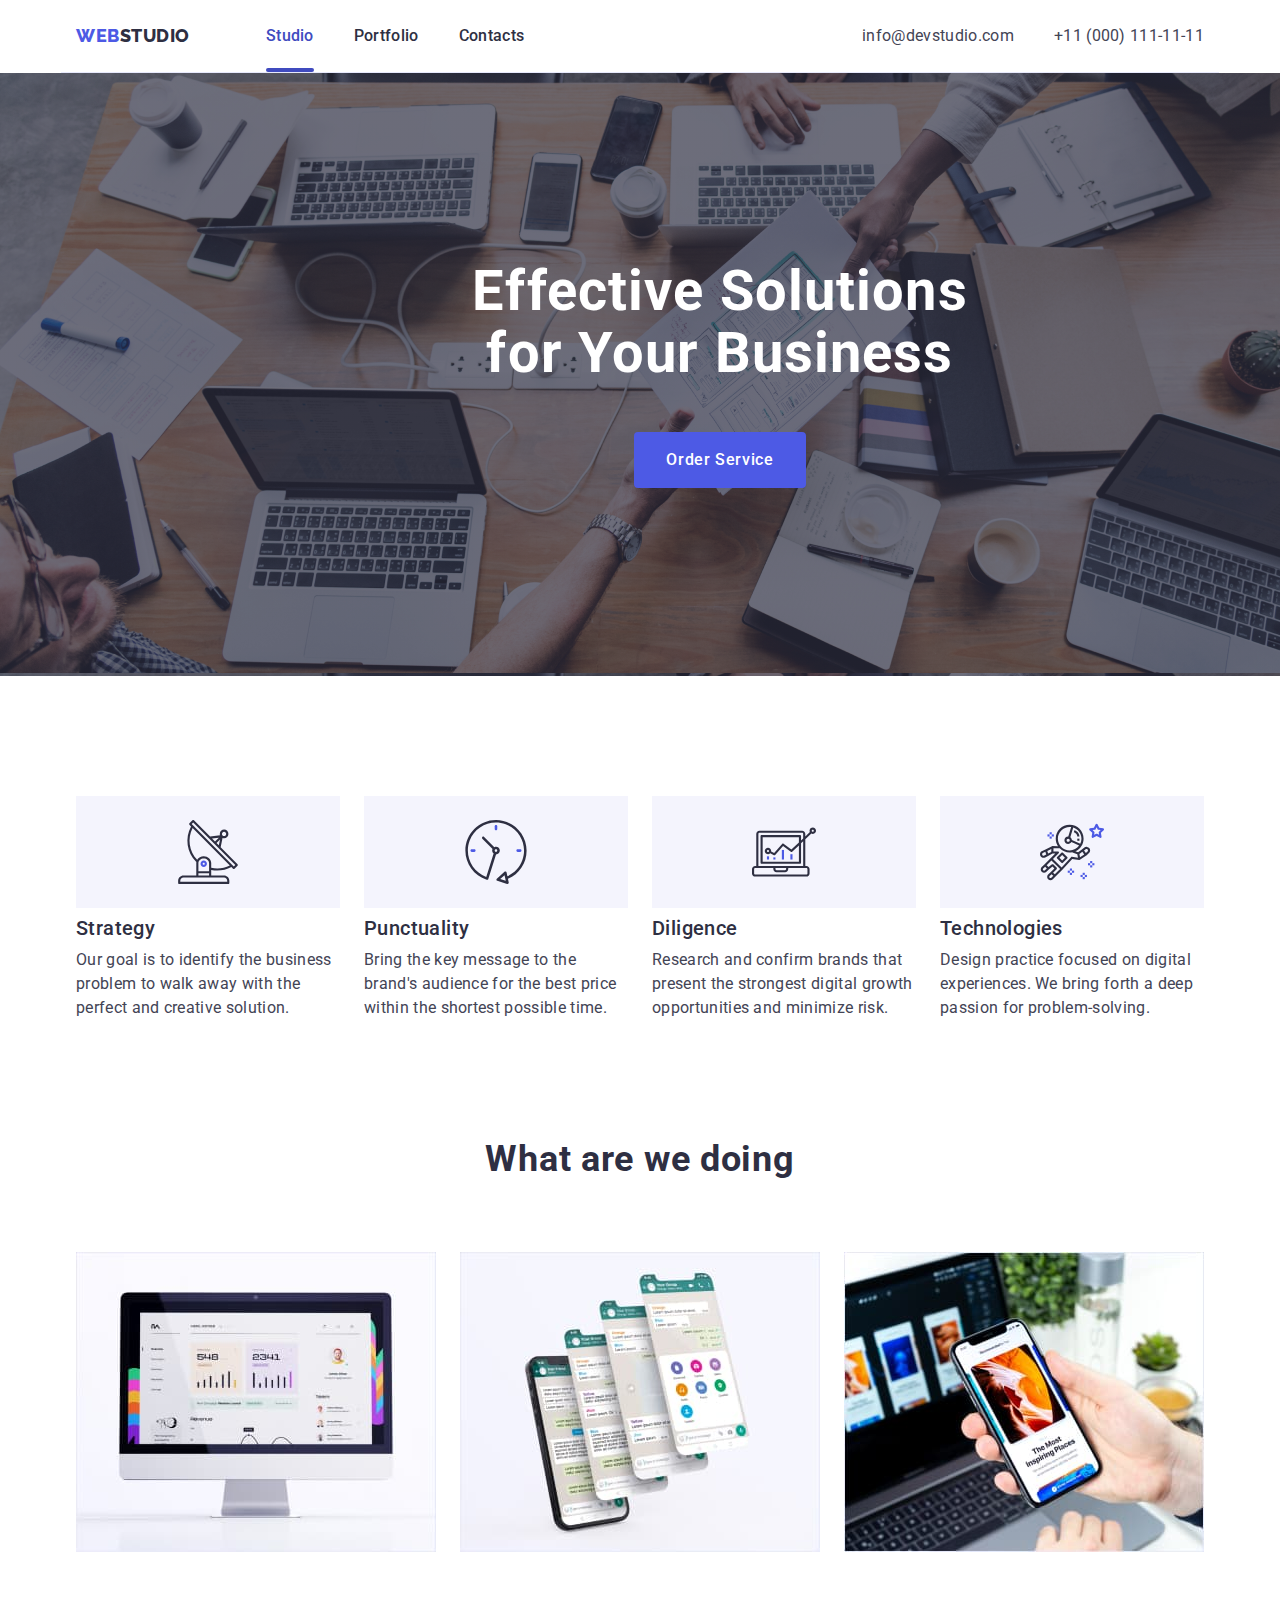
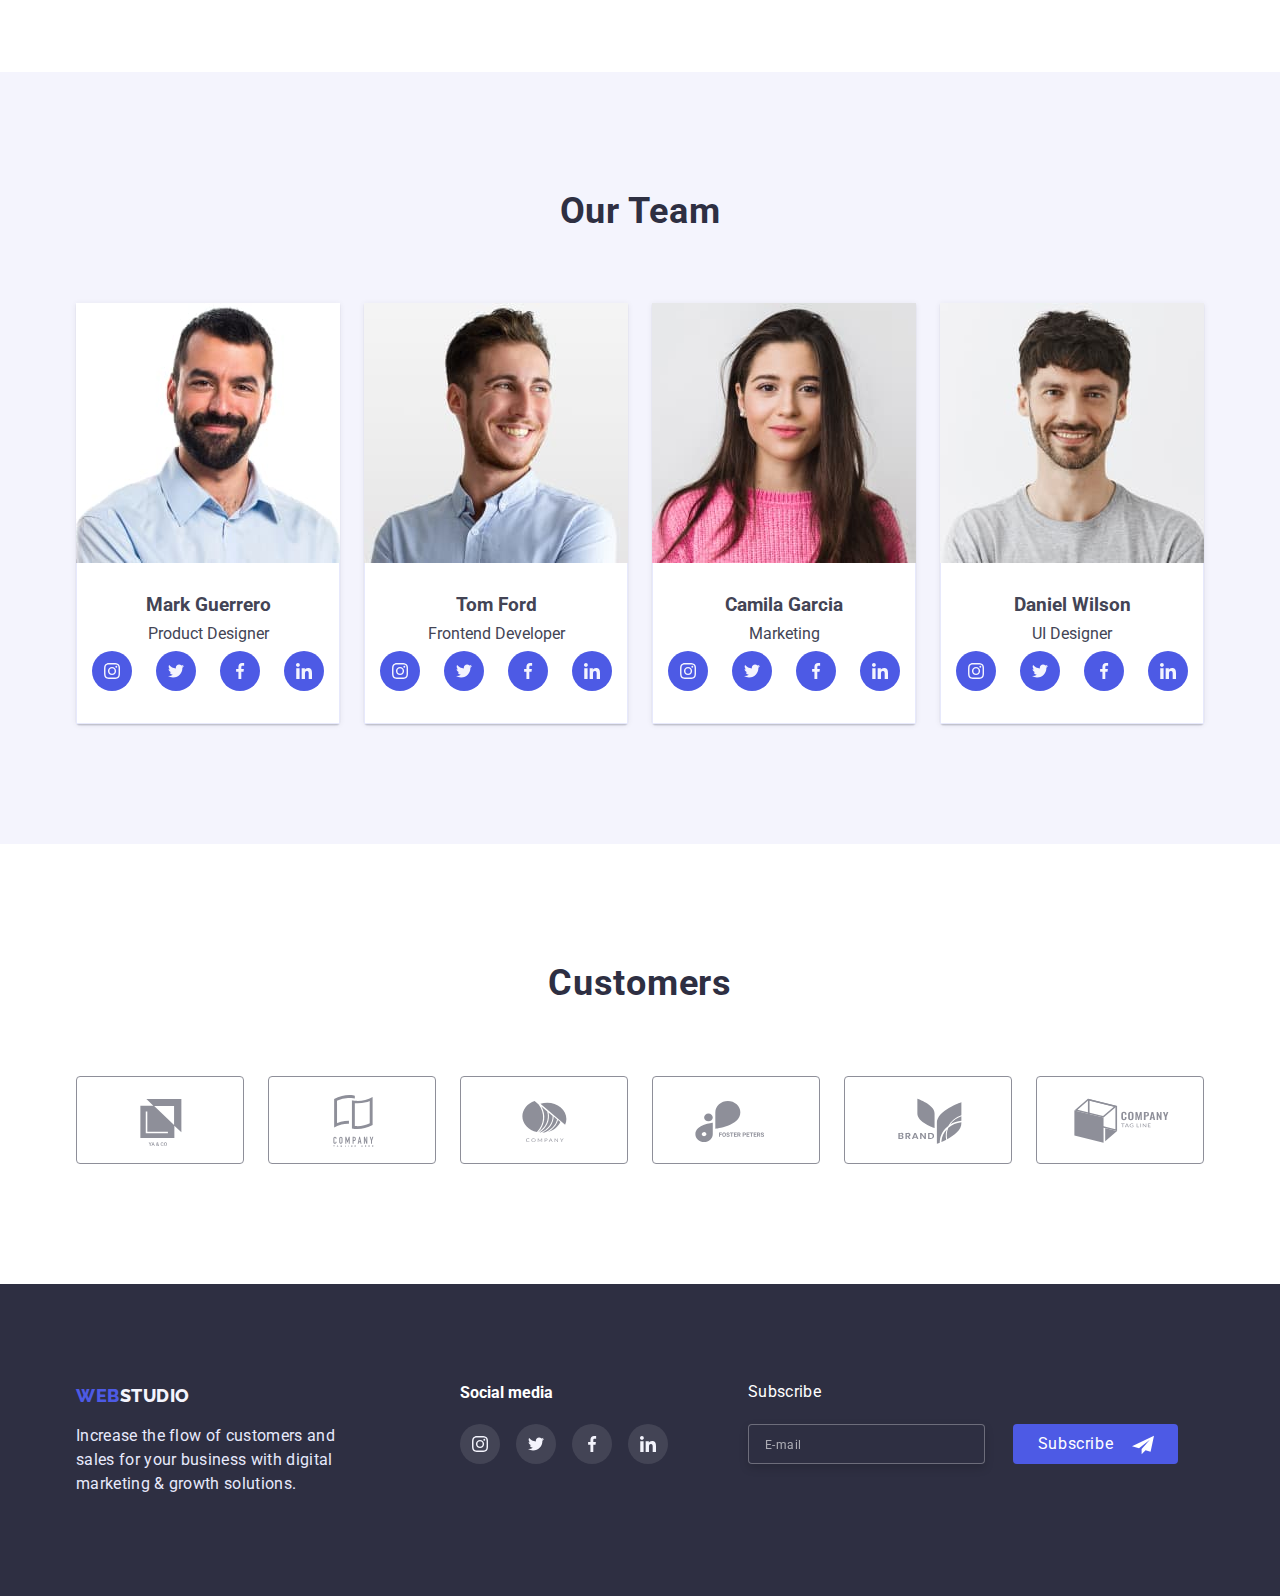
==== index.html @ eb9502a0 "Initial commit" ====
<!DOCTYPE html>
<html lang="en">
  <head>
    <meta charset="UTF-8" />
    <meta http-equiv="X-UA-Compatible" content="IE=edge" />
    <meta name="viewport" content="width=device-width, initial-scale=1.0" />
    <link rel="preconnect" href="https://fonts.googleapis.com" />
    <link rel="preconnect" href="https://fonts.gstatic.com" crossorigin />
    <link
      href="https://fonts.googleapis.com/css2?family=Raleway:wght@800&family=Roboto:wght@400;500;700;900&display=swap"
      rel="stylesheet"
    />

    <title>Document</title>
    <link
      href="https://cdn.jsdelivr.net/npm/modern-normalize@1.1.0/modern-normalize.min.css"
      rel="stylesheet"
    />
    <link rel="stylesheet" href="./css/styles.css" />
  </head>
  <body>
    <header>
      <div class="container page-header">
        <nav class="page-nav">
          <a class="main-logo link" href="./index.html"
            ><span class="logo-blue">WEB</span>STUDIO</a
          >
          <ul class="menu list">
            <li class="menu-item">
              <a class="menu-link link current" href="./index.html">Studio</a>
            </li>
            <li class="menu-item">
              <a class="menu-link link" href="./portfolio.html">Portfolio</a>
            </li>
            <li class="menu-item">
              <a class="menu-link link" href="">Contacts</a>
            </li>
          </ul>
        </nav>
        <address>
          <ul class="address-menu list">
            <li class="address-item">
              <a class="address-link link" href="mailto:info@devstudio.com"
                >info@devstudio.com</a
              >
            </li>
            <li class="address-item">
              <a class="address-link link" href="tel:+110001111111"
                >+11 (000) 111-11-11</a
              >
            </li>
          </ul>
        </address>
      </div>
    </header>

    <main>
      <section class="dark-bgc section-hero">
        <div class="head-section container">
          <h1 class="main-head">
            Effective Solutions <br />
            for Your Business
          </h1>
          <button class="main-btn btn" data-modal-open type="button">
            Order Service
          </button>
        </div>
      </section>

      <section class="section">
        <div class="container">
          <h2 class="section-head hidden">About Webstudio</h2>
          <ul class="examples-list list">
            <li class="examples-list-item antenna-icon">
              <h3 class="examples-list-head">Strategy</h3>
              <p class="examples-list-descr">
                Our goal is to identify the business problem to walk away with
                the perfect and creative solution.
              </p>
            </li>
            <li class="examples-list-item clock-icon">
              <h3 class="examples-list-head">Punctuality</h3>
              <p class="examples-list-descr">
                Bring the key message to the brand's audience for the best price
                within the shortest possible time.
              </p>
            </li>
            <li class="examples-list-item diagram-icon">
              <h3 class="examples-list-head">Diligence</h3>
              <p class="examples-list-descr">
                Research and confirm brands that present the strongest digital
                growth opportunities and minimize risk.
              </p>
            </li>
            <li class="examples-list-item astronaut-icon">
              <h3 class="examples-list-head">Technologies</h3>
              <p class="examples-list-descr">
                Design practice focused on digital experiences. We bring forth a
                deep passion for problem-solving.
              </p>
            </li>
          </ul>
        </div>
      </section>
      <section class="section-bottom-padding">
        <div class="container">
          <h2 class="section-head head-margin">What are we doing</h2>
          <ul class="img-list list">
            <li class="image-list-item">
              <img src="./images/monitor.jpg" alt="screen" width="360" />
            </li>
            <li class="image-list-item">
              <img src="./images/copingphone.jpg" alt="sellphone" width="360" />
            </li>
            <li class="image-list-item">
              <img src="./images/smartphone.jpg" alt="notebook" width="360" />
            </li>
          </ul>
        </div>
      </section>

      <section class="light-bgc section">
        <div class="container">
          <h2 class="section-head team-head">Our Team</h2>
          <ul class="team-list list">
            <li class="team-list-item">
              <img src="./images/mark.jpg" alt="photo" width="264" />
              <div class="padding-descr">
                <h3 class="team-list-head">Mark Guerrero</h3>
                <p class="team-list-descr">Product Designer</p>
                <ul class="social-team-list list">
                  <li>
                    <a class="team-social-link" href="./index.html"
                      ><svg class="team-social-image">
                        <use href="./images/sprite.svg#instagram"></use>
                      </svg>
                    </a>
                  </li>
                  <li>
                    <a class="team-social-link" href="./index.html"
                      ><svg class="team-social-image">
                        <use href="./images/sprite.svg#twitter"></use>
                      </svg>
                    </a>
                  </li>
                  <li>
                    <a class="team-social-link" href="./index.html"
                      ><svg class="team-social-image">
                        <use href="./images/sprite.svg#facebook"></use>
                      </svg>
                    </a>
                  </li>
                  <li>
                    <a class="team-social-link" href="./index.html"
                      ><svg class="team-social-image">
                        <use href="./images/sprite.svg#linkedin"></use>
                      </svg>
                    </a>
                  </li>
                </ul>
              </div>
            </li>
            <li class="team-list-item">
              <img src="./images/tom.jpg" alt="photo" width="264" />
              <div class="padding-descr">
                <h3 class="team-list-head">Tom Ford</h3>
                <p class="team-list-descr">Frontend Developer</p>
                <ul class="social-team-list list">
                  <li>
                    <a class="team-social-link" href="./index.html"
                      ><svg class="team-social-image">
                        <use href="./images/sprite.svg#instagram"></use>
                      </svg>
                    </a>
                  </li>
                  <li>
                    <a class="team-social-link" href="./index.html"
                      ><svg class="team-social-image">
                        <use href="./images/sprite.svg#twitter"></use>
                      </svg>
                    </a>
                  </li>
                  <li>
                    <a class="team-social-link" href="./index.html"
                      ><svg class="team-social-image">
                        <use href="./images/sprite.svg#facebook"></use>
                      </svg>
                    </a>
                  </li>
                  <li>
                    <a class="team-social-link" href="./index.html"
                      ><svg class="team-social-image">
                        <use href="./images/sprite.svg#linkedin"></use>
                      </svg>
                    </a>
                  </li>
                </ul>
              </div>
            </li>
            <li class="team-list-item">
              <img src="./images/camilla.jpg" alt="photo" width="264" />
              <div class="padding-descr">
                <h3 class="team-list-head">Camila Garcia</h3>
                <p class="team-list-descr">Marketing</p>
                <ul class="social-team-list list">
                  <li>
                    <a class="team-social-link" href="./index.html"
                      ><svg class="team-social-image">
                        <use href="./images/sprite.svg#instagram"></use>
                      </svg>
                    </a>
                  </li>
                  <li>
                    <a class="team-social-link" href="./index.html"
                      ><svg class="team-social-image">
                        <use href="./images/sprite.svg#twitter"></use>
                      </svg>
                    </a>
                  </li>
                  <li>
                    <a class="team-social-link" href="./index.html"
                      ><svg class="team-social-image">
                        <use href="./images/sprite.svg#facebook"></use>
                      </svg>
                    </a>
                  </li>
                  <li>
                    <a class="team-social-link" href="./index.html"
                      ><svg class="team-social-image">
                        <use href="./images/sprite.svg#linkedin"></use>
                      </svg>
                    </a>
                  </li>
                </ul>
              </div>
            </li>
            <li class="team-list-item">
              <img src="./images/daniel.jpg" alt="photo" width="264" />
              <div class="padding-descr">
                <h3 class="team-list-head">Daniel Wilson</h3>
                <p class="team-list-descr">UI Designer</p>
                <ul class="social-team-list list">
                  <li>
                    <a class="team-social-link" href="./index.html"
                      ><svg class="team-social-image">
                        <use href="./images/sprite.svg#instagram"></use>
                      </svg>
                    </a>
                  </li>
                  <li>
                    <a class="team-social-link" href="./index.html"
                      ><svg class="team-social-image">
                        <use href="./images/sprite.svg#twitter"></use>
                      </svg>
                    </a>
                  </li>
                  <li>
                    <a class="team-social-link" href="./index.html"
                      ><svg class="team-social-image">
                        <use href="./images/sprite.svg#facebook"></use>
                      </svg>
                    </a>
                  </li>
                  <li>
                    <a class="team-social-link" href="./index.html"
                      ><svg class="team-social-image">
                        <use href="./images/sprite.svg#linkedin"></use>
                      </svg>
                    </a>
                  </li>
                </ul>
              </div>
            </li>
          </ul>
        </div>
      </section>
      <section class="section">
        <div class="container">
          <h2 class="section-head">Customers</h2>
          <ul class="customer-list list">
            <li>
              <a class="customer-list-link" href="./index.html">
                <svg class="customer-list-image">
                  <use href="./images/sprite.svg#logo-customer"></use>
                </svg>
              </a>
            </li>
            <li>
              <a class="customer-list-link" href="./index.html"
                ><svg class="customer-list-image">
                  <use href="./images/sprite.svg#logo-customer-2"></use>
                </svg>
              </a>
            </li>
            <li>
              <a class="customer-list-link" href="./index.html"
                ><svg class="customer-list-image">
                  <use href="./images/sprite.svg#logo-customer-3"></use>
                </svg>
              </a>
            </li>
            <li>
              <a class="customer-list-link" href="./index.html">
                <svg class="customer-list-image">
                  <use href="./images/sprite.svg#logo-customer-4"></use>
                </svg>
              </a>
            </li>
            <li>
              <a class="customer-list-link" href="./index.html">
                <svg class="customer-list-image">
                  <use href="./images/sprite.svg#logo-customer-5"></use>
                </svg>
              </a>
            </li>
            <li>
              <a class="customer-list-link" href="./index.html">
                <svg class="customer-list-image">
                  <use href="./images/sprite.svg#logo-customer-6"></use>
                </svg>
              </a>
            </li>
          </ul>
        </div>
      </section>
    </main>

    <footer class="dark-bgc-foot foot-section">
      <div class="container footer-flex">
        <div class="logo-container">
          <a class="main-logo foot-link" href="./index.html"
            ><span class="logo-blue">WEB</span>STUDIO</a
          >
          <p class="footer-descr">
            Increase the flow of customers and sales for your business with
            digital marketing & growth solutions.
          </p>
        </div>
        <div class="social-container">
          <h4 class="footer-social-header">Social media</h4>
          <ul class="footer-social-list list">
            <li>
              <a class="footer-social-link" href="./index.html"
                ><svg class="footer-social-image">
                  <use href="./images/sprite.svg#instagram"></use>
                </svg>
              </a>
            </li>
            <li>
              <a class="footer-social-link" href="./index.html"
                ><svg class="footer-social-image">
                  <use href="./images/sprite.svg#twitter"></use>
                </svg>
              </a>
            </li>
            <li>
              <a class="footer-social-link" href="./index.html"
                ><svg class="footer-social-image">
                  <use href="./images/sprite.svg#facebook"></use>
                </svg>
              </a>
            </li>
            <li>
              <a class="footer-social-link" href="./index.html"
                ><svg class="footer-social-image">
                  <use href="./images/sprite.svg#linkedin"></use>
                </svg>
              </a>
            </li>
          </ul>
        </div>
        <div class="footer-form-container">
          <form>
            <label>
              <span class="footer-text-label">Subscribe</span>
              <input
                class="footer-input"
                type="email"
                name="mail"
                placeholder="E-mail "
                required
              />
            </label>
            <button class="subscribe-button" tupe="submit">Subscribe</button>
          </form>
        </div>
      </div>
    </footer>
    <div class="backdrop is-hidden" data-modal>
      <div class="modal">
        <form action="">
          <button class="modal-btn" data-modal-close type="button">
            <svg class="modal-btn-image">
              <use href="./images/sprite.svg#icon-close-btn"></use>
            </svg>
          </button>
          <div class="form-container">
            <b class="modal-header"
              >Leave your contacts and we will call you back</b
            >
            <label class="form-field">
              <span class="label-text">Name</span>
              <input
                class="form-input"
                type="text"
                name="user-name"
                placeholder=" "
                pattern="[a-zA-Zа-яА-Я]+"
                required
                minlength="2 "
              />
              <svg class="modal-form-icon">
                <use href="./images/icons.svg#icon-person"></use>
              </svg>
            </label>
            <label class="form-field">
              <span class="label-text">Phone</span>
              <input
                class="form-input"
                type="tel"
                name="phone-number"
                placeholder=" "
                pattern="[0-9]{3}-[0-9]{3}-[0-9]{2}-[0-9]{2}"
                title="xxx-xxx-xx-xx"
                required
              />
              <svg class="modal-form-icon">
                <use href="./images/icons.svg#icon-phone"></use>
              </svg>
            </label>
            <label class="form-field">
              <span class="label-text">Email</span>
              <input
                class="form-input"
                type="email"
                name="mail"
                placeholder=" "
                required
              />
              <svg class="modal-form-icon">
                <use href="./images/icons.svg#icon-email"></use>
              </svg>
            </label>
            <label class="form-field">
              <span class="label-text">Comment</span>
              <textarea
                class="textarea"
                name="Comment"
                placeholder="Text input"
              ></textarea>
            </label>
            <label class="form-field">
              <input
                class="checkbox"
                type="checkbox"
                name="user-policy"
                required
              />
              <span class="checkbox-descr"
                >I accept the terms and conditions of the
                <a href="">Privacy Policy</a>
              </span>
            </label>
            <button class="send-button" type="submit">
              <span class="send-button-text">Send</span>
            </button>
          </div>
        </form>
      </div>
    </div>
    <script src="./js/modal.js"></script>
  </body>
</html>
---- css/styles.css ----
:root {
  --primary-text-color: #434455;
  --secondary-text-color: #2e2f42;
  --dark-bg: #2e2f42;
  --light-bg: #f4f4fd;
  --main-blue: #4d5ae5;
  --border-textfooter: #e7e9fc;
  --active-blue: #404bbf;
  --light-text: #ffffff;
  --active-foot-link: #31d0aa;
  --border-icon-color: #8e8f99;
}
.hidden {
  display: none;
}

/* Function */

body {
  font-family: Roboto, sans-serif;
  color: var(--primary-text-color);
}
h1,
h2,
h3,
p {
  margin-top: 0;
  margin-bottom: 0;
}
ul {
  margin-top: 0;
  margin-bottom: 0;
  padding-left: 0;
}
img {
  display: block;
}

.container {
  width: 1158px;
  padding: 0px 15px;
  margin: 0 auto;
}
.list {
  list-style: none;
}
.link-style {
  font-style: normal;
  text-decoration: none;
}
.link {
  font-style: normal;
  text-decoration: none;
  display: block;
  padding-top: 24px;
  padding-bottom: 24px;
}
.menu .link:hover,
.menu .link:focus {
  color: var(--active-blue);
}
.address-menu .link:hover,
.address-menu .link:focus {
  color: var(--active-blue);
}

.menu .link.current {
  color: var(--active-blue);
}
.current::after {
  content: "";
  display: block;
  width: 100%;
  height: 4px;
  background-color: var(--active-blue);
  border-radius: 2px;
  position: absolute;
  bottom: 0;
  left: 0;
}

.nav-btns-list .nav-btn:hover,
.nav-btns-list .nav-btn:focus {
  background-color: var(--active-blue);
  color: var(--light-text);
  box-shadow: 0px 3px 1px rgba(0, 0, 0, 0.1), 0px 2px 1px rgba(0, 0, 0, 0.08),
    0px 2px 2px rgba(0, 0, 0, 0.12);
}
.head-section .main-btn:hover,
.head-section .main-btn:focus {
  background-color: var(--active-blue);
  box-shadow: 0px 4px 4px rgba(0, 0, 0, 0.15);
  border-radius: 4px;
}

/* header */

.logo-blue {
  color: var(--main-blue);
}
.main-logo {
  font-family: Raleway, sans-serif;
  font-weight: 800;
  font-size: 18px;
  line-height: 1.33;
  align-items: center;
  letter-spacing: 0.03em;
  color: var(--secondary-text-color);

  margin-right: 76px;
}
.page-header {
  display: flex;
  justify-content: space-between;
  border-bottom: 1px solid;
  border-color: var(--border-textfooter);
}
.menu {
  display: flex;
}
.address-menu {
  display: flex;
}
.page-nav {
  display: flex;
}
.menu-item {
  position: relative;
}
.menu-link {
  font-weight: 500;
  font-size: 16px;
  line-height: 1.5;
  letter-spacing: 0.02em;
  color: var(--secondary-text-color);
  transition: color 250ms cubic-bezier(0.4, 0, 0.2, 1);
}

.menu-item:not(:last-child) {
  margin-right: 40px;
}
.address-item:not(:last-child) {
  margin-right: 40px;
}
.address-link {
  font-style: normal;
  font-size: 16px;
  line-height: 1.5;
  letter-spacing: 0.02em;
  color: var(--primary-text-color);
  transition: color 250ms cubic-bezier(0.4, 0, 0.2, 1);
}

/* Main Section */
.head-section {
  text-align: center;
}
.dark-bgc {
  width: 1440px;
  background-color: var(--dark-bg);
  margin: 0 auto;
  background-image: linear-gradient(
      rgba(46, 47, 66, 0.7),
      rgba(46, 47, 66, 0.7)
    ),
    url(../images/people-office\ 1.jpg);
  object-fit: contain;
}

.section-hero {
  padding-top: 188px;
  padding-bottom: 188px;
}
.main-head {
  font-size: 56px;
  line-height: 1.1;

  letter-spacing: 0.02em;
  color: var(--light-text);
  margin-bottom: 48px;
}
.main-btn {
  font-family: Roboto, sans-serif;
  font-weight: 500;
  font-size: 16px;
  line-height: 1.5;
  letter-spacing: 0.04em;
  cursor: pointer;
  color: var(--light-text);
  background-color: var(--main-blue);
  border-radius: 4px;
  padding: 16px 32px;
  border: none;
  transition: background-color 250ms cubic-bezier(0.4, 0, 0.2, 1),
    shadow-box 250ms cubic-bezier(0.4, 0, 0.2, 1);
}

/*  ABOUT WEBSTUDIO SECTION */

.examples-list-link {
  display: flex;
  width: 264px;
  height: 112px;
  justify-content: center;
  align-items: center;
  background-color: var(--light-bg);
  border-radius: 4px;
  margin-bottom: 8px;
}

.examples-list {
  display: flex;
  /* margin-left: -24px;
  margin-top: -24px; */
}
.examples-list-item {
  flex-basis: calc((100% - 72px) / 4);
  margin-right: 24px;

  /* flex-basis: calc(100% / 4 -24px);
  margin-left: 24px;
  margin-top: 24px; */
}
.examples-list-item:nth-child(4n) {
  margin-right: 0;
}
.examples-list-head {
  font-weight: 500;
  font-size: 20px;
  line-height: 1.2;
  letter-spacing: 0.02em;
  color: var(--secondary-text-color);
}
.examples-list-item::before {
  content: "";
  display: block;
  background-size: 64px;
  background-repeat: no-repeat;
  background-position: center;
  background-color: var(--light-bg);
  height: 112px;
  width: 264px;
  margin-bottom: 8px;
}
.antenna-icon::before {
  background-image: url(../images/antenna.svg);
}
.clock-icon::before {
  background-image: url(../images/clock.svg);
}
.diagram-icon::before {
  background-image: url(../images/diagram.svg);
}
.astronaut-icon::before {
  background-image: url(../images/astronaut.svg);
}
.examples-list-descr {
  margin-top: 8px;
  font-size: 16px;
  line-height: 1.5;
  letter-spacing: 0.02em;
}
.section-head {
  font-size: 36px;
  line-height: 1.1;
  text-align: center;
  letter-spacing: 0.02em;
  color: var(--secondary-text-color);
}

/* WHAT ARE WE DOIG */
.section-bottom-padding {
  padding-bottom: 120px;
}
.section {
  padding-top: 120px;
  padding-bottom: 120px;
}
.head-margin {
  margin-bottom: 72px;
}
.img-list {
  display: flex;
}
.image-list-item:not(:last-child) {
  margin-right: 24px;
}

/*  OUR TEAM */
.section {
  padding-top: 120px;
  padding-bottom: 120px;
}
.light-bgc {
  margin: 0 auto;
  background-color: var(--light-bg);
}
.team-head {
  margin-bottom: 72px;
}
.social-team-list {
  display: flex;
  justify-content: center;
  align-items: center;
  gap: 24px;
}
.team-social-link {
  display: flex;
  justify-content: center;
  align-items: center;
  border-radius: 50%;

  width: 40px;
  height: 40px;
  background-color: var(--main-blue);
  transition: background-color 250ms cubic-bezier(0.4, 0, 0.2, 1);
}
.team-social-link:hover,
.team-social-link:focus {
  background-color: var(--active-blue);
}
.team-social-image {
  width: 16px;
  height: 16px;
}
.team-list {
  display: flex;
  justify-content: center;
}
.team-list-item:not(:last-child) {
  margin-right: 24px;
}
.team-list-item {
  background-color: var(--light-text);
  box-shadow: 0px 1px 6px rgba(46, 47, 66, 0.08),
    0px 1px 1px rgba(46, 47, 66, 0.16), 0px 2px 1px rgba(46, 47, 66, 0.08);
  border-radius: 0px 0px 4px 4px;
}

.team-list-head {
  text-align: center;
  margin-bottom: 8px;
}
.team-list-descr {
  text-align: center;
  margin-bottom: 8px;
}

.padding-descr {
  padding-top: 32px;
  padding-bottom: 32px;
  border: 1px solid;
  border-color: var(--border-textfooter);
  border-top: 0;
}

/* CUSTOMERS */
.customer-list {
  display: flex;
  justify-content: center;
  gap: 24px;
  margin-top: 72px;
}
.customer-list-link {
  display: flex;
  justify-content: center;
  align-items: center;
  border: 1px solid var(--border-icon-color);
  color: var(--border-icon-color);
  border-radius: 4px;
  width: 168px;
  height: 88px;
  transition: color 250ms cubic-bezier(0.4, 0, 0.2, 1),
    border-color 250ms cubic-bezier(0.4, 0, 0.2, 1);
}
.customer-list-image {
  fill: currentColor;
  width: 104px;
  height: 56px;
}
.customer-list-link:hover .customer-list-image,
.customer-list-link:focus .customer-list-image {
  fill: var(--active-blue);
}
.customer-list-link:hover,
.customer-list-link:focus {
  border-color: var(--active-blue);
  color: var(--active-blue);
}
/* Portfolio */
.portfolio-section {
  padding-top: 96px;
  padding-bottom: 120px;
}
.nav-btns-list {
  display: flex;
  justify-content: center;
}
.nav-btns-item:not(:last-child) {
  margin-right: 24px;
}
.nav-btn {
  font-family: inherit;
  font-weight: 500;
  font-size: 16px;
  line-height: 1.5;
  text-align: center;
  letter-spacing: 0.04em;
  cursor: pointer;
  color: var(--main-blue);
  background-color: var(--light-bg);
  border: 1px solid var(--border-textfooter);
  border-radius: 4px;
  transition: background-color 250ms cubic-bezier(0.4, 0, 0.2, 1),
    box-shadow 250ms cubic-bezier(0.4, 0, 0.2, 1),
    color 250ms cubic-bezier(0.4, 0, 0.2, 1);
  padding: 12px 24px;
}

.portfolio-list {
  margin-top: 72px;
  display: flex;
  flex-wrap: wrap;
}
.portfolio-list-item:hover,
.portfolio-list-item:focus {
  box-shadow: 0px 1px 6px rgba(46, 47, 66, 0.08),
    0px 1px 1px rgba(46, 47, 66, 0.16), 0px 2px 1px rgba(46, 47, 66, 0.08);
}
.portfolio-list-item {
  margin-right: 24px;
  margin-bottom: 48px;
  transition: box-shadow 250ms cubic-bezier(0.4, 0, 0.2, 1);
}
.portfolio-list-item:hover .product-overlay-text,
.portfolio-list-item:focus .product-overlay-text {
  opacity: 1;
  transform: translateY(0);
}
.product-overlay {
  position: relative;
  overflow: hidden;
}
.product-overlay-text {
  font-size: 16px;
  line-height: 1.5;
  letter-spacing: 0.02em;
  color: var(--light-bg);
  padding-top: 40px;
  padding-left: 32px;
  padding-right: 32px;
  width: 100%;
  height: 100%;
  background-color: var(--main-blue);
  position: absolute;
  top: 0;
  left: 0;
  transform: translateY(100%);
  opacity: 0;
  transition: transform 250ms cubic-bezier(0.4, 0, 0.2, 1),
    opacity 250ms cubic-bezier(0.4, 0, 0.2, 1);
}

.portfolio-list-item:nth-child(3n) {
  margin-right: 0;
}
.portfolio-list-item:nth-last-child(-n + 3) {
  margin-bottom: 0;
}
.portfolio-list-photo {
}
.portfolio-list-head {
  font-weight: 500;
  font-size: 20px;
  line-height: 1.2;
  letter-spacing: 0.02em;
  color: var(--secondary-text-color);
  margin-bottom: 8px;
}
.portfolio-list-descr {
  font-family: Roboto, sans-serif;
  color: var(--primary-text-color);
  font-size: 16px;
  line-height: 1.5;
  letter-spacing: 0.02em;
}
.portfolio-padding-descr {
  padding-top: 32px;
  padding-bottom: 32px;
  padding-left: 16px;
  border: 1px solid;
  border-color: var(--border-textfooter);
  border-top: 0;
}

/* Footer */
.foot-section {
  padding-top: 100px;
  padding-bottom: 100px;
}
.footer-flex {
  display: flex;
  justify-content: baseline;
}
.footer-social-list {
  display: flex;
  gap: 16px;
}
.footer-social-link {
  display: flex;
  justify-content: center;
  align-items: center;
  border-radius: 50%;
  width: 40px;
  height: 40px;

  background-color: rgba(255, 255, 255, 0.1);
  transition: background-color 250ms cubic-bezier(0.4, 0, 0.2, 1);
}
.footer-social-image {
  width: 16px;
  height: 16px;
}
.footer-social-link:hover,
.footer-social-link:focus {
  background-color: var(--active-foot-link);
}
.dark-bgc-foot {
  background: var(--dark-bg);
  margin: 0 auto;
}
.footer-descr {
  font-size: 16px;
  line-height: 1.5;
  letter-spacing: 0.02em;
  color: var(--border-textfooter);
  width: 264px;
  margin-top: 16px;
}
.foot-link {
  font-style: normal;
  text-decoration: none;
  color: var(--light-bg);
  width: 115px;
}
.footer-social-header {
  color: var(--light-text);
  margin-top: 0;
}
.logo-container {
  margin-right: 120px;
}
.footer-form-container {
  position: relative;
  padding-top: 40px;
  padding-left: 80px;
}
.footer-text-label {
  position: absolute;
  top: 0;
  left: 0;
  transform: translateX(110%) translateY(-4px);
  color: var(--light-text);
  font-size: 16px;
  line-height: 1.5;
  letter-spacing: 0.02em;
}
.footer-input {
  min-height: 40px;
  padding: 8px 16px;
  background-color: var(--dark-bg);
  border: 1px solid rgba(255, 255, 255, 0.3);
  filter: drop-shadow(0px 4px 4px rgba(0, 0, 0, 0.15));
  border-radius: 4px;
  color: var(--light-text);
}
.footer-input::placeholder {
  font-size: 12px;
  line-height: 2;
  letter-spacing: 0.04em;

  color: rgba(255, 255, 255, 0.6);
}
.subscribe-button {
  position: relative;
  text-align: center;
  padding: 8px 24px;
  padding-right: 64px;
  margin-left: 24px;
  min-height: 40px;
  min-width: 165px;
  font-size: 16px;
  line-height: 1.5;
  letter-spacing: 0.04em;
  color: var(--light-text);
  background: var(--main-blue);
  border-radius: 4px;
  border: none;
  cursor: pointer;
  transition: background-color 250ms cubic-bezier(0.4, 0, 0.2, 1),
    box-shadow 250ms cubic-bezier(0.4, 0, 0.2, 1);
}
.subscribe-button::after {
  position: absolute;
  top: 10px;
  right: 24px;
  content: "";
  display: block;
  width: 22px;
  height: 22px;
  background-color: inherit;
  background-image: url(../images/subscribe-icon.svg);
  background-position: center;
  background-size: contain;
}
.subscribe-button:hover,
.subscribe-button:focus {
  background-color: var(--active-blue);
  box-shadow: 0px 4px 4px rgba(0, 0, 0, 0.15);
}

/* BAckdrop */
.backdrop {
  position: fixed;
  top: 0;
  left: 0;
  width: 100%;
  height: 100%;
  background: rgba(46, 47, 66, 0.4);

  opacity: 1;
  transition: opacity 250ms cubic-bezier(0.4, 0, 0.2, 1),
    visibility 250ms cubic-bezier(0.4, 0, 0.2, 1);
}
.backdrop.is-hidden {
  opacity: 0;
  pointer-events: none;
  visibility: visible;
}
.backdrop.is-hidden .modal {
  transform: translate(-50%, -50%) scale(0.8);
}
.modal {
  position: absolute;
  top: 50%;
  left: 50%;
  transform: translate(-50%, -50%) scale(1);

  min-width: 408px;
  min-height: 576px;
  background: #fcfcfc;
  box-shadow: 0px 1px 1px rgba(0, 0, 0, 0.14), 0px 1px 3px rgba(0, 0, 0, 0.12),
    0px 2px 1px rgba(0, 0, 0, 0.2);
  border-radius: 4px;
  transition: transform 250ms cubic-bezier(0.4, 0, 0.2, 1);
}
.modal-btn {
  position: absolute;
  display: flex;
  justify-content: center;
  align-items: center;
  cursor: pointer;
  top: 24px;
  right: 24px;
  width: 24px;
  height: 24px;
  border-radius: 50%;
  background: var(--border-textfooter);
  border: 1px solid rgba(0, 0, 0, 0.1);
  transition: background-color 250ms cubic-bezier(0.4, 0, 0.2, 1);
}
.modal-btn-image {
  width: 8px;
  height: 8px;
  transition: fill 250ms cubic-bezier(0.4, 0, 0.2, 1);
}
.form-container {
  display: flex;
  flex-direction: column;

  margin: 0;
  padding: 72px 24px 36px 24px;
}
.modal-header {
  display: inline-flex;
  font-size: 16px;
  line-height: 1.5;
  letter-spacing: 0.02em;
  color: var(--secondary-text-color);
  margin-bottom: 34px;
  margin-left: auto;
  margin-right: auto;
}

.form-field {
  position: relative;
}

.form-input {
  display: block;
  padding: 11px;
  padding-left: 38px;
  width: 100%;
  border: 1px solid rgba(33, 33, 33, 0.2);
  border-radius: 4px;
  background: #fcfcfc;
  margin-bottom: 26px;
  transition: border-color 250ms cubic-bezier(0.4, 0, 0.2, 1);
}
.label-text {
  position: absolute;
  transform: translateY(-100%);
  top: 0;
  left: 0;
  margin-bottom: 4px;

  font-size: 12px;
  line-height: 1.33;
  letter-spacing: 0.04em;
  color: #8e8f99;
}
.modal-form-icon {
  position: absolute;
  top: 12px;
  left: 12px;
  display: block;
  width: 18px;
  height: 18px;
  transition: fill 250ms cubic-bezier(0.4, 0, 0.2, 1);
}
.textarea {
  width: 100%;
  height: 120px;
  resize: none;
  padding: 8px 16px;
  margin-bottom: 16px;
  border: 1px solid rgba(33, 33, 33, 0.2);
  transition: border-color 250ms cubic-bezier(0.4, 0, 0.2, 1);
}
.checkbox {
  margin-bottom: 24px;
  margin-left: 2px;
  outline: none;
}
.checkbox-descr {
  position: relative;
  font-size: 12px;
  line-height: 1.33;
  letter-spacing: 0.04em;
  color: #757575;
  margin-left: 6px;
}
.textarea::placeholder {
  font-size: 12px;
  line-height: 1.33;
  letter-spacing: 0.04em;
  color: rgba(117, 117, 117, 0.5);
}
.checkbox:checked + .checkbox-descr::before {
  background-image: url(../images/click.svg);
  background-position: center;
  background-size: contain;
  background-origin: border-box;
  border: 1.25px solid var(--active-blue);
}
.checkbox:focus + .checkbox-descr::before {
  outline: 1px solid var(--active-blue);
  border-color: var(--active-blue);
}
.checkbox-descr::before {
  position: absolute;
  transform: translateY(-240%);
  display: block;
  width: 16px;
  height: 16px;
  border: 1.25px solid var(--primary-text-color);
  border-radius: 2px;
  content: "";
  background-color: var(--light-text);
  box-sizing: border-box;
  transition: border-color 250ms cubic-bezier(0.4, 0, 0.2, 1),
    background-image 250ms cubic-bezier(0.4, 0, 0.2, 1);
}
.send-button {
  text-align: center;
  width: 169px;
  height: 56px;
  padding: 16px 32px;
  margin-left: auto;
  margin-right: auto;
  background: var(--main-blue);
  box-shadow: 0px 4px 4px rgba(0, 0, 0, 0.15);
  border-radius: 4px;
  border: none;
  cursor: pointer;
  transition: background-color 250ms cubic-bezier(0.4, 0, 0.2, 1),
    box-shadow 250ms cubic-bezier(0.4, 0, 0.2, 1);
}
.send-button-text {
  font-size: 16px;
  line-height: 1.5;
  letter-spacing: 0.04em;
  color: var(--light-text);
}
.form-input:focus {
  border-color: var(--main-blue);
  outline: none;
}
.form-input:focus + .modal-form-icon {
  fill: var(--main-blue);
}
.textarea:focus {
  border-color: var(--main-blue);
  outline: none;
}
.send-button:hover,
.send-button:focus {
  background-color: var(--active-blue);
  box-shadow: 0px 4px 4px rgba(0, 0, 0, 0.15);
}
.modal-btn:hover,
.modal-btn:focus {
  background-color: var(--active-blue);
}
.modal-btn:hover .modal-btn-image,
.modal-btn:focus .modal-btn-image {
  fill: var(--light-text);
}
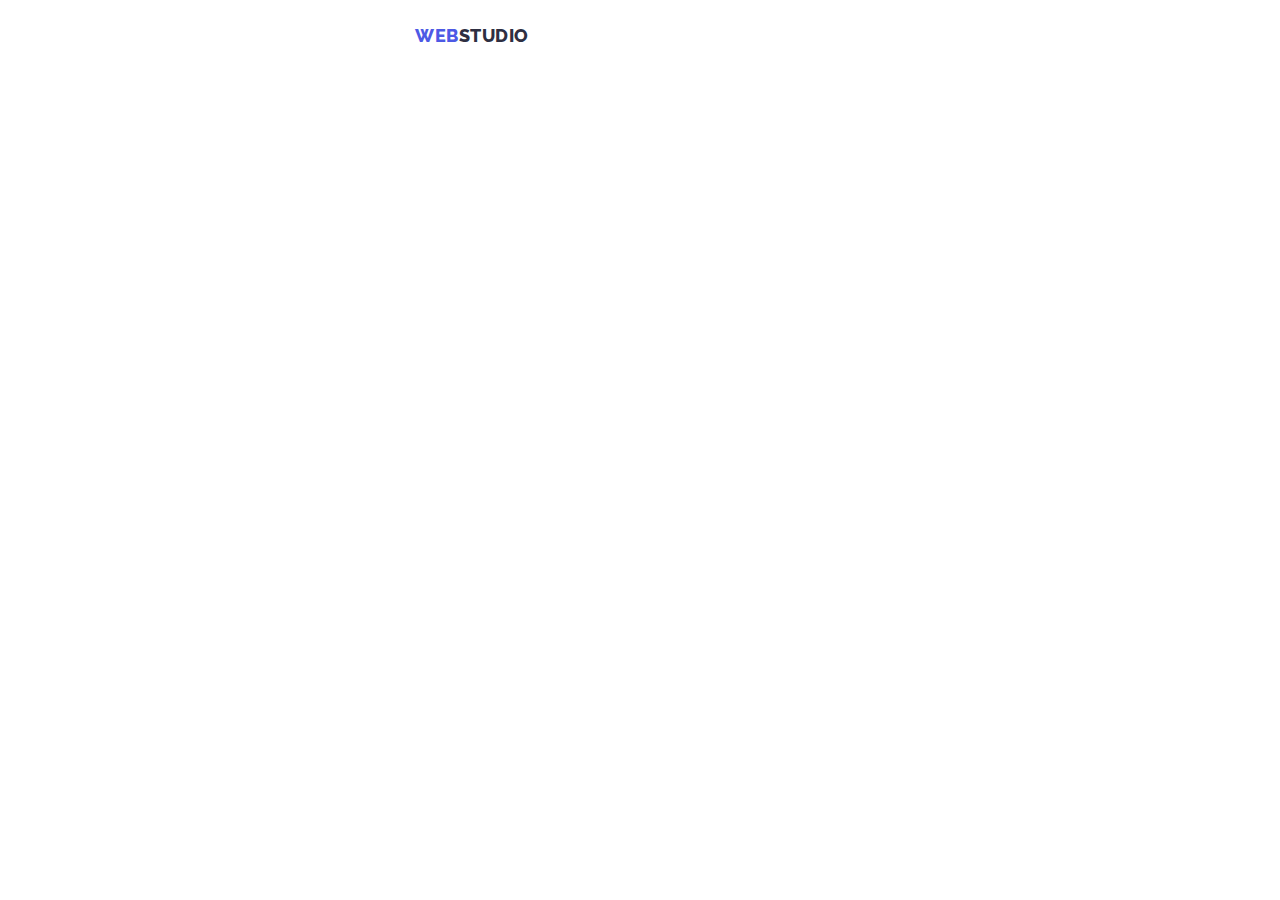
==== commit dbbf49c7: "перевырка" ====
--- a/index.html
+++ b/index.html
@@ -25,6 +25,9 @@
           <a class="main-logo link" href="./index.html"
             ><span class="logo-blue">WEB</span>STUDIO</a
           >
+          <svg class="burger">
+            <use href="./images/sprite.svg#icon-burger"></use>
+          </svg>
           <ul class="menu list">
             <li class="menu-item">
               <a class="menu-link link current" href="./index.html">Studio</a>
@@ -54,7 +57,7 @@
       </div>
     </header>
 
-    <main>
+    <!-- <main>
       <section class="dark-bgc section-hero">
         <div class="head-section container">
           <h1 class="main-head">
@@ -322,10 +325,10 @@
             </li>
           </ul>
         </div>
-      </section>
-    </main>
+      <!-- </section>
+    </main> -->
 
-    <footer class="dark-bgc-foot foot-section">
+    <!-- <footer class="dark-bgc-foot foot-section">
       <div class="container footer-flex">
         <div class="logo-container">
           <a class="main-logo foot-link" href="./index.html"
@@ -385,7 +388,7 @@
           </form>
         </div>
       </div>
-    </footer>
+    </footer> -->
     <div class="backdrop is-hidden" data-modal>
       <div class="modal">
         <form action="">
--- a/css/styles.css
+++ b/css/styles.css
@@ -37,7 +37,7 @@
 }
 
 .container {
-  width: 1158px;
+  /* width: 1158px; */
   padding: 0px 15px;
   margin: 0 auto;
 }
@@ -94,8 +94,34 @@
 }
 
 /* header */
-
-.logo-blue {
+@media screen and (min-width: 480px) {
+  .container {
+    width: 480px;
+  }
+  .menu,
+  .address-menu {
+    display: none;
+  }
+  .logo-blue {
+    color: var(--main-blue);
+  }
+  .main-logo {
+    font-family: Raleway, sans-serif;
+    font-weight: 800;
+    font-size: 18px;
+    line-height: 1.33;
+    align-items: center;
+    letter-spacing: 0.03em;
+    color: var(--secondary-text-color);
+
+    margin-right: 76px;
+  }
+}
+@media screen and(max-width: 767px) {
+  .burger {
+  }
+}
+/* .logo-blue {
   color: var(--main-blue);
 }
 .main-logo {
@@ -149,10 +175,10 @@
   letter-spacing: 0.02em;
   color: var(--primary-text-color);
   transition: color 250ms cubic-bezier(0.4, 0, 0.2, 1);
-}
+} */
 
 /* Main Section */
-.head-section {
+/* .head-section {
   text-align: center;
 }
 .dark-bgc {
@@ -197,7 +223,7 @@
 
 /*  ABOUT WEBSTUDIO SECTION */
 
-.examples-list-link {
+/* .examples-list-link {
   display: flex;
   width: 264px;
   height: 112px;
@@ -210,16 +236,10 @@
 
 .examples-list {
   display: flex;
-  /* margin-left: -24px;
-  margin-top: -24px; */
 }
 .examples-list-item {
   flex-basis: calc((100% - 72px) / 4);
   margin-right: 24px;
-
-  /* flex-basis: calc(100% / 4 -24px);
-  margin-left: 24px;
-  margin-top: 24px; */
 }
 .examples-list-item:nth-child(4n) {
   margin-right: 0;
@@ -266,10 +286,10 @@
   text-align: center;
   letter-spacing: 0.02em;
   color: var(--secondary-text-color);
-}
+} */
 
 /* WHAT ARE WE DOIG */
-.section-bottom-padding {
+/* .section-bottom-padding {
   padding-bottom: 120px;
 }
 .section {
@@ -284,10 +304,10 @@
 }
 .image-list-item:not(:last-child) {
   margin-right: 24px;
-}
+} */
 
 /*  OUR TEAM */
-.section {
+/* .section {
   padding-top: 120px;
   padding-bottom: 120px;
 }
@@ -352,10 +372,10 @@
   border: 1px solid;
   border-color: var(--border-textfooter);
   border-top: 0;
-}
+} */
 
 /* CUSTOMERS */
-.customer-list {
+/* .customer-list {
   display: flex;
   justify-content: center;
   gap: 24px;
@@ -386,7 +406,7 @@
 .customer-list-link:focus {
   border-color: var(--active-blue);
   color: var(--active-blue);
-}
+} */
 /* Portfolio */
 .portfolio-section {
   padding-top: 96px;
@@ -494,7 +514,7 @@
 }
 
 /* Footer */
-.foot-section {
+/* .foot-section {
   padding-top: 100px;
   padding-bottom: 100px;
 }
@@ -617,7 +637,7 @@
 .subscribe-button:focus {
   background-color: var(--active-blue);
   box-shadow: 0px 4px 4px rgba(0, 0, 0, 0.15);
-}
+} */
 
 /* BAckdrop */
 .backdrop {
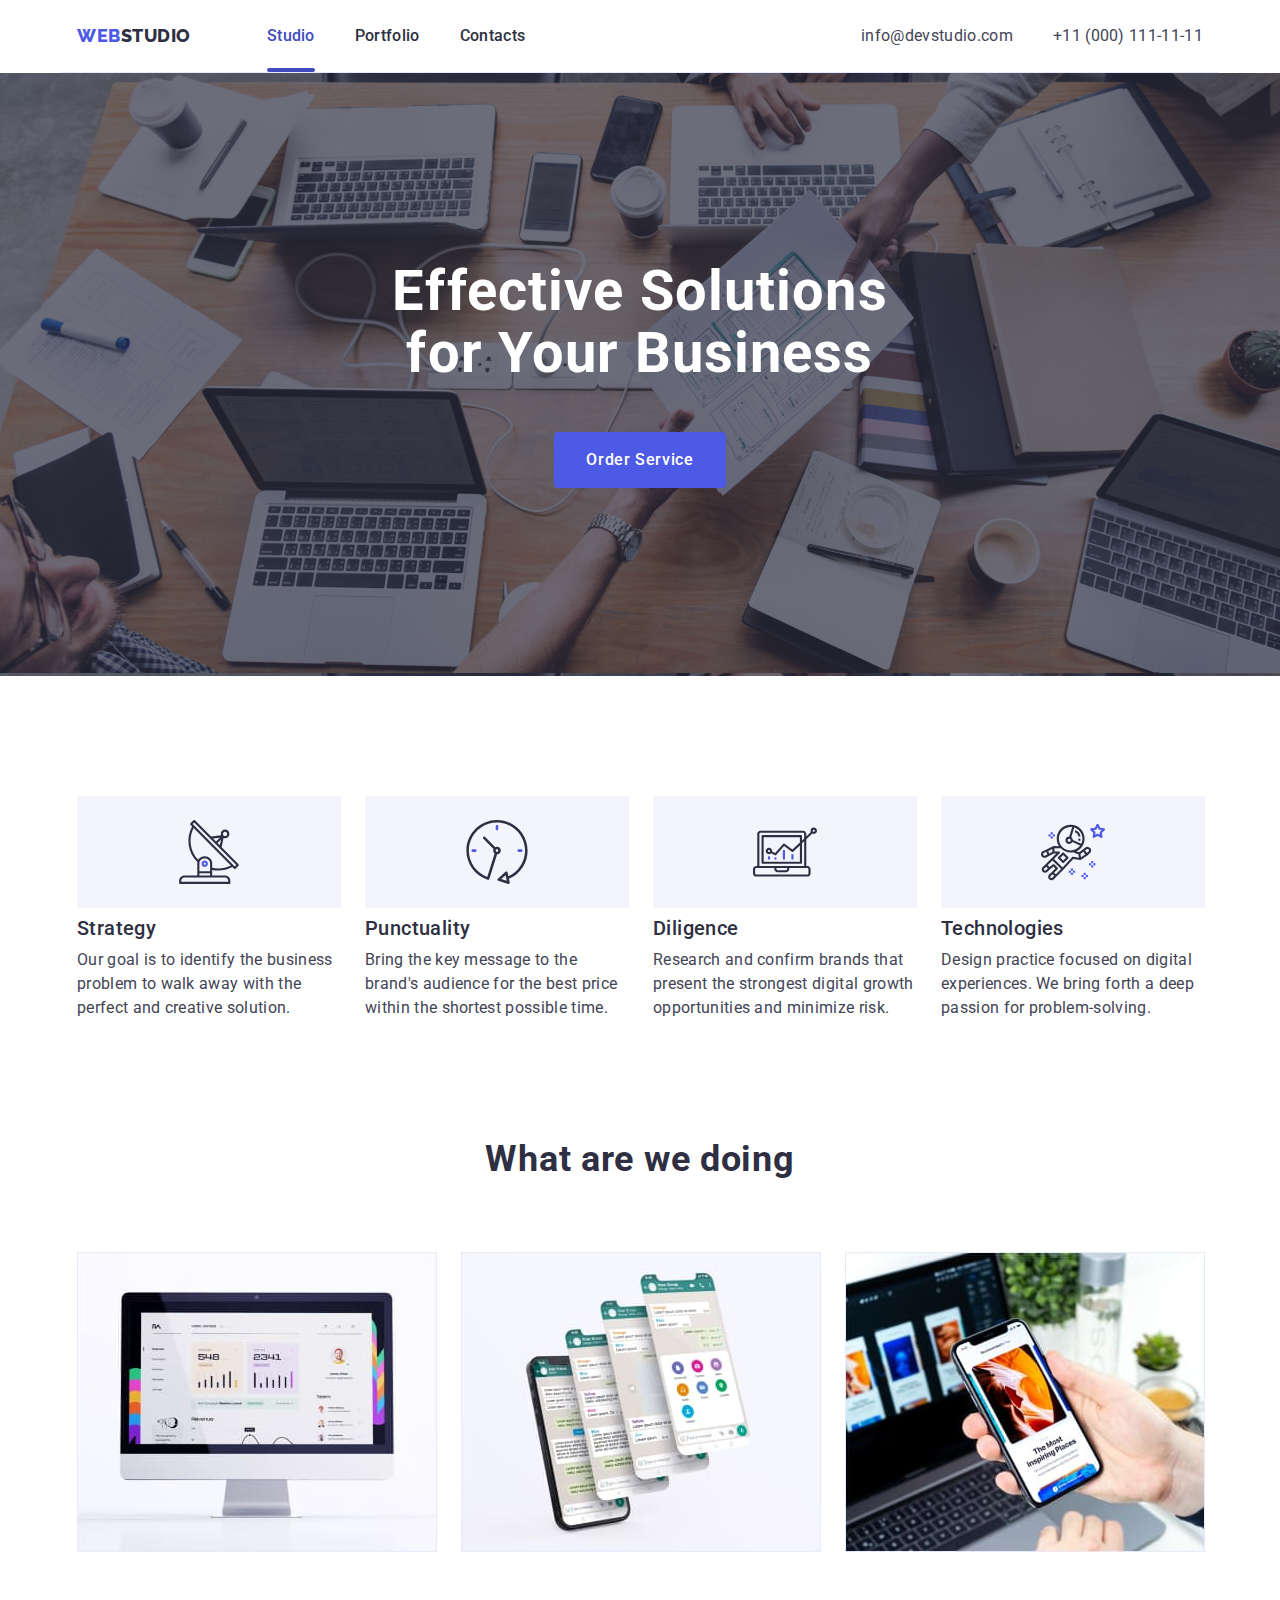
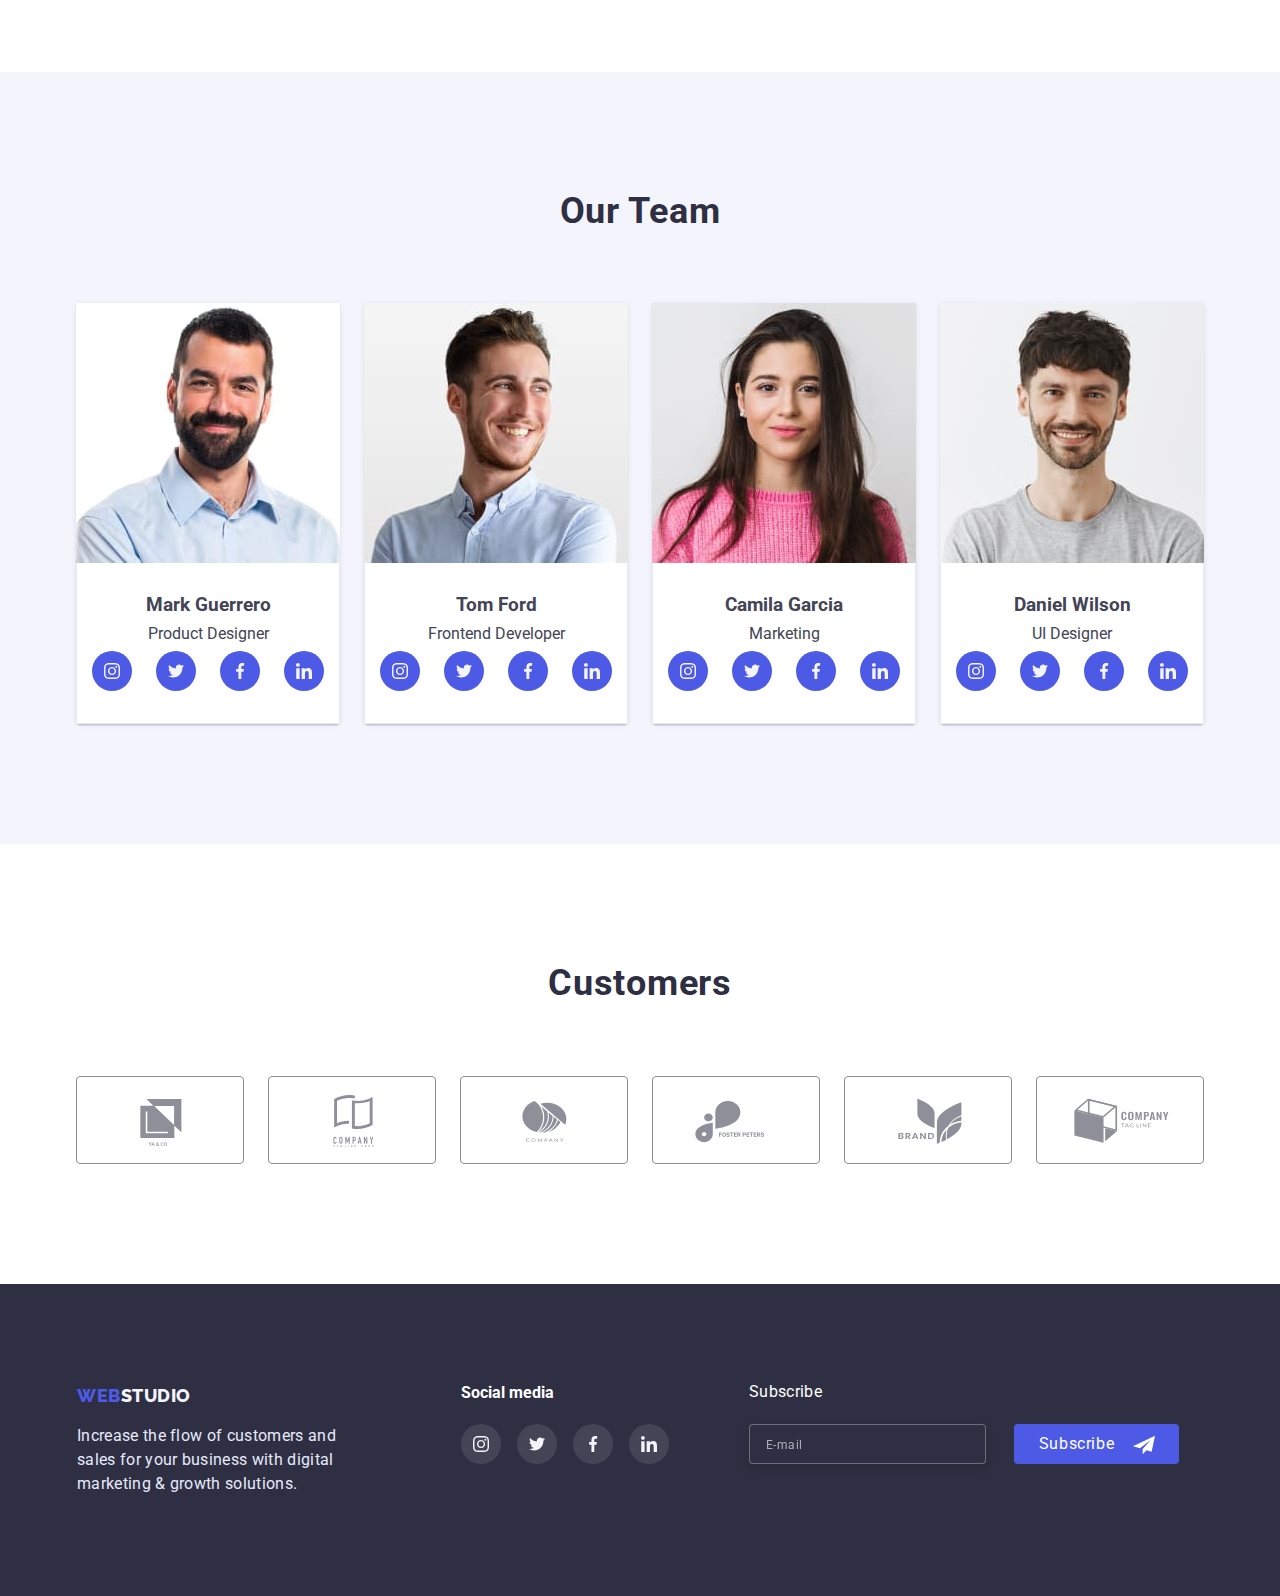
==== commit ee382950: "чернетка" ====
--- a/index.html
+++ b/index.html
@@ -25,9 +25,12 @@
           <a class="main-logo link" href="./index.html"
             ><span class="logo-blue">WEB</span>STUDIO</a
           >
-          <svg class="burger">
-            <use href="./images/sprite.svg#icon-burger"></use>
-          </svg>
+          <button type="button" class="mobile-menu-btn">
+            <svg class="burger" width="32" height="22">
+              <use href="./images/sprite.svg#instagram"></use>
+            </svg>
+          </button>
+
           <ul class="menu list">
             <li class="menu-item">
               <a class="menu-link link current" href="./index.html">Studio</a>
@@ -47,7 +50,7 @@
                 >info@devstudio.com</a
               >
             </li>
-            <li class="address-item">
+            <li class="address-item address-tel">
               <a class="address-link link" href="tel:+110001111111"
                 >+11 (000) 111-11-11</a
               >
@@ -55,9 +58,73 @@
           </ul>
         </address>
       </div>
+      <div class="mobile-menu is-hidden">
+        <div class="container mobile-menu-container">
+          <button class="close-btn-mobile"  type="button">
+            <svg class="close-btn-mobile-image">
+              <use href="./images/sprite.svg#icon-close-btn"></use>
+            </svg>
+          </button>
+          <ul class="menu-mobile list">
+            <li class="menu-mobile-item">
+              <a class="menu-mobile-link link current" href="./index.html">Studio</a>
+            </li>
+            <li class="menu-mobile-item">
+              <a class="menu-mobile-link link" href="./portfolio.html">Portfolio</a>
+            </li>
+            <li class="menu-mobile-item">
+              <a class="menu-mobile-link mobile-color link" href="">Contacts</a>
+            </li>
+          </ul>
+        </nav>
+        <address>
+          <ul class="address-mobile-menu list">
+              <li class="address-mobile-item">
+              <a class="address-mobile-tel link" href="tel:+110001111111"
+                >+11 (000) 111-11-11</a>
+            </li>
+            <li class="address-mobile-item">
+              <a class="address-mobile-mail link" href="mailto:info@devstudio.com"
+                >info@devstudio.com</a>
+            </li>
+          
+          </ul>
+        </address>
+        <ul class="social-mobile-list list">
+                  <li>
+                    <a class="mobile-social-link" href="./index.html"
+                      ><svg class="mobile-social-image">
+                        <use href="./images/sprite.svg#instagram"></use>
+                      </svg>
+                    </a>
+                  </li>
+                  <li>
+                    <a class="mobile-social-link" href="./index.html"
+                      ><svg class="mobile-social-image">
+                        <use href="./images/sprite.svg#twitter"></use>
+                      </svg>
+                    </a>
+                  </li>
+                  <li>
+                    <a class="mobile-social-link" href="./index.html"
+                      ><svg class="mobile-social-image">
+                        <use href="./images/sprite.svg#facebook"></use>
+                      </svg>
+                    </a>
+                  </li>
+                  <li>
+                    <a class="mobile-social-link" href="./index.html"
+                      ><svg class="mobile-social-image">
+                        <use href="./images/sprite.svg#linkedin"></use>
+                      </svg>
+                    </a>
+                  </li>
+                </ul>
+        </div>
+      </div>
     </header>
 
-    <!-- <main>
+    <main>
       <section class="dark-bgc section-hero">
         <div class="head-section container">
           <h1 class="main-head">
@@ -68,9 +135,9 @@
             Order Service
           </button>
         </div>
-      </section>
+      </section> 
 
-      <section class="section">
+      <section class="section examples-section">
         <div class="container">
           <h2 class="section-head hidden">About Webstudio</h2>
           <ul class="examples-list list">
@@ -277,46 +344,46 @@
           </ul>
         </div>
       </section>
-      <section class="section">
+      <section class="section customer-section">
         <div class="container">
           <h2 class="section-head">Customers</h2>
           <ul class="customer-list list">
-            <li>
+            <li class="customer-list-item">
               <a class="customer-list-link" href="./index.html">
                 <svg class="customer-list-image">
                   <use href="./images/sprite.svg#logo-customer"></use>
                 </svg>
               </a>
             </li>
-            <li>
+            <li class="customer-list-item">
               <a class="customer-list-link" href="./index.html"
                 ><svg class="customer-list-image">
                   <use href="./images/sprite.svg#logo-customer-2"></use>
                 </svg>
               </a>
             </li>
-            <li>
+            <li class="customer-list-item">
               <a class="customer-list-link" href="./index.html"
                 ><svg class="customer-list-image">
                   <use href="./images/sprite.svg#logo-customer-3"></use>
                 </svg>
               </a>
             </li>
-            <li>
+            <li class="customer-list-item">
               <a class="customer-list-link" href="./index.html">
                 <svg class="customer-list-image">
                   <use href="./images/sprite.svg#logo-customer-4"></use>
                 </svg>
               </a>
             </li>
-            <li>
+            <li class="customer-list-item">
               <a class="customer-list-link" href="./index.html">
                 <svg class="customer-list-image">
                   <use href="./images/sprite.svg#logo-customer-5"></use>
                 </svg>
               </a>
             </li>
-            <li>
+            <li class="customer-list-item">
               <a class="customer-list-link" href="./index.html">
                 <svg class="customer-list-image">
                   <use href="./images/sprite.svg#logo-customer-6"></use>
@@ -325,10 +392,10 @@
             </li>
           </ul>
         </div>
-      <!-- </section>
-    </main> -->
+      </section>
+    </main> 
 
-    <!-- <footer class="dark-bgc-foot foot-section">
+    <footer class="dark-bgc-foot foot-section">
       <div class="container footer-flex">
         <div class="logo-container">
           <a class="main-logo foot-link" href="./index.html"
@@ -388,7 +455,7 @@
           </form>
         </div>
       </div>
-    </footer> -->
+    </footer> 
     <div class="backdrop is-hidden" data-modal>
       <div class="modal">
         <form action="">
--- a/css/styles.css
+++ b/css/styles.css
@@ -10,12 +10,6 @@
   --active-foot-link: #31d0aa;
   --border-icon-color: #8e8f99;
 }
-.hidden {
-  display: none;
-}
-
-/* Function */
-
 body {
   font-family: Roboto, sans-serif;
   color: var(--primary-text-color);
@@ -35,10 +29,11 @@
 img {
   display: block;
 }
-
+.hidden {
+  display: none;
+}
 .container {
-  /* width: 1158px; */
-  padding: 0px 15px;
+  padding: 0px 16px;
   margin: 0 auto;
 }
 .list {
@@ -51,9 +46,6 @@
 .link {
   font-style: normal;
   text-decoration: none;
-  display: block;
-  padding-top: 24px;
-  padding-bottom: 24px;
 }
 .menu .link:hover,
 .menu .link:focus {
@@ -66,17 +58,6 @@
 
 .menu .link.current {
   color: var(--active-blue);
-}
-.current::after {
-  content: "";
-  display: block;
-  width: 100%;
-  height: 4px;
-  background-color: var(--active-blue);
-  border-radius: 2px;
-  position: absolute;
-  bottom: 0;
-  left: 0;
 }
 
 .nav-btns-list .nav-btn:hover,
@@ -93,15 +74,788 @@
   border-radius: 4px;
 }
 
-/* header */
-@media screen and (min-width: 480px) {
+@media screen and (max-width: 767px) {
   .container {
-    width: 480px;
-  }
+    width: 428px;
+    padding-top: 24px;
+    padding-bottom: 24px;
+  }
+  .mobile-menu-container {
+    position: relative;
+    max-width: 428;
+
+    padding: 40px;
+    padding-top: 80px;
+  }
+  .mobile-menu-btn {
+    padding: 0;
+    width: 32px;
+    height: 22px;
+    background-color: inherit;
+    border: none;
+  }
+  .close-btn-mobile {
+    position: absolute;
+    display: flex;
+    justify-content: center;
+    align-items: center;
+    cursor: pointer;
+    top: 24px;
+    right: 24px;
+
+    width: 24px;
+    height: 24px;
+    border-radius: 50%;
+    background: var(--border-textfooter);
+    border: 1px solid rgba(0, 0, 0, 0.1);
+    transition: background-color 250ms cubic-bezier(0.4, 0, 0.2, 1);
+  }
+  .close-btn-mobile-image {
+    width: 8px;
+    height: 8px;
+    transition: fill 250ms cubic-bezier(0.4, 0, 0.2, 1);
+  }
+
   .menu,
   .address-menu {
     display: none;
   }
+  .mobile-menu {
+    position: fixed;
+    left: 0;
+    top: 0;
+    width: 100%;
+    height: 100%;
+    background-color: var(--light-text);
+    opacity: 1;
+  }
+  .mobile-menu.is-hidden {
+    opacity: 0;
+    pointer-events: none;
+    visibility: visible;
+  }
+  .menu-mobile {
+    margin-bottom: 260px;
+  }
+  .menu-mobile-link {
+    font-weight: 700;
+    font-size: 36px;
+    line-height: 1.1;
+    letter-spacing: 0.02em;
+    text-transform: capitalize;
+    color: var(--secondary-text-color);
+  }
+  .menu-mobile-item:not(:last-child) {
+    margin-bottom: 40px;
+  }
+  .mobile-color {
+    color: var(--main-blue);
+  }
+  .address-mobile-menu {
+    padding: 24px 0;
+  }
+  .address-mobile-item:not(:last-child) {
+    margin-bottom: 40px;
+  }
+  .address-mobile-tel {
+    font-weight: 600;
+    font-size: 36px;
+    line-height: 1.1;
+    text-transform: capitalize;
+    color: var(--main-blue);
+  }
+  .address-mobile-mail {
+    font-weight: 500;
+    font-size: 20px;
+    line-height: 1.2;
+    letter-spacing: 0.02em;
+    color: #434455;
+  }
+  .social-mobile-list {
+    display: flex;
+    padding-top: 24px;
+    gap: 56px;
+  }
+  .mobile-social-link {
+    display: flex;
+    justify-content: center;
+    align-items: center;
+
+    width: 40px;
+    height: 40px;
+    border-radius: 50%;
+    background-color: var(--main-blue);
+  }
+
+  .mobile-social-image {
+    width: 24px;
+    height: 24px;
+  }
+  /* MAIN SECTION */
+  .dark-bgc {
+    min-width: 428px;
+    background-color: var(--dark-bg);
+    margin: 0 auto;
+    background-image: linear-gradient(
+        rgba(46, 47, 66, 0.7),
+        rgba(46, 47, 66, 0.7)
+      ),
+      url(../images/people-office\ 1.jpg);
+    background-position: center;
+    background-size: cover;
+    object-fit: contain;
+  }
+  .section-hero {
+    padding-top: 112px;
+    padding-bottom: 112px;
+  }
+  .main-head {
+    font-size: 36px;
+    line-height: 1.1;
+
+    letter-spacing: 0.02em;
+    color: var(--light-text);
+    margin-bottom: 72px;
+  }
+  /* EXAMPLES SECTION */
+  .examples-list-item {
+    margin-bottom: 72px;
+  }
+  .examples-list-descr {
+    margin-top: 8px;
+    font-weight: 500;
+    font-size: 16px;
+    line-height: 1.5;
+    letter-spacing: 0.02em;
+  }
+  .examples-list-head {
+    text-align: center;
+    text-transform: capitalize;
+    font-weight: 700;
+    font-size: 36px;
+    line-height: 1.1;
+    letter-spacing: 0.02em;
+    color: var(--secondary-text-color);
+  }
+  .section-bottom-padding {
+    display: none;
+  }
+  /* TEAM SECTION */
+  .light-bgc {
+    min-width: 428px;
+    margin: 0 auto;
+    background-color: var(--light-bg);
+    padding-top: 96px;
+    padding-bottom: 128px;
+  }
+  .section-head {
+    font-weight: 700;
+    font-size: 36px;
+    line-height: 1.1;
+    text-align: center;
+    letter-spacing: 0.02em;
+    text-transform: capitalize;
+    margin-bottom: 72px;
+  }
+  .social-team-list {
+    display: flex;
+    justify-content: center;
+    align-items: center;
+    gap: 24px;
+  }
+  .team-social-link {
+    display: flex;
+    justify-content: center;
+    align-items: center;
+    border-radius: 50%;
+
+    width: 40px;
+    height: 40px;
+    background-color: var(--main-blue);
+    transition: background-color 250ms cubic-bezier(0.4, 0, 0.2, 1);
+  }
+  .team-social-link:hover,
+  .team-social-link:focus {
+    background-color: var(--active-blue);
+  }
+  .team-social-image {
+    width: 16px;
+    height: 16px;
+  }
+  .team-list {
+    display: flex;
+    flex-direction: column;
+    align-items: center;
+  }
+  .team-list-item {
+    max-width: 264px;
+    background-color: var(--light-text);
+    box-shadow: 0px 1px 6px rgba(46, 47, 66, 0.08),
+      0px 1px 1px rgba(46, 47, 66, 0.16), 0px 2px 1px rgba(46, 47, 66, 0.08);
+    border-radius: 0px 0px 4px 4px;
+  }
+  .team-list-item:not(:last-child) {
+    margin-bottom: 72px;
+  }
+  .team-list-head {
+    text-align: center;
+    margin-bottom: 8px;
+  }
+  .team-list-descr {
+    text-align: center;
+    margin-bottom: 8px;
+  }
+
+  .padding-descr {
+    padding-top: 32px;
+    padding-bottom: 32px;
+    border: 1px solid;
+    border-color: var(--border-textfooter);
+    border-top: 0;
+  }
+  /* CUSTOMER SECTION */
+  .customer-section {
+    padding-top: 96px;
+    padding-bottom: 96px;
+  }
+  .customer-list {
+    display: flex;
+    flex-wrap: wrap;
+    justify-content: center;
+
+    margin-top: 72px;
+  }
+  .customer-list-link {
+    display: flex;
+    justify-content: center;
+    align-items: center;
+    border: 1px solid var(--border-icon-color);
+    color: var(--border-icon-color);
+    border-radius: 4px;
+    width: 190px;
+    height: 88px;
+    transition: color 250ms cubic-bezier(0.4, 0, 0.2, 1),
+      border-color 250ms cubic-bezier(0.4, 0, 0.2, 1);
+    margin-bottom: 72px;
+  }
+  .customer-list-item:nth-child(2n + 1) {
+    margin-right: 16px;
+  }
+  .customer-list-image {
+    fill: currentColor;
+    width: 104px;
+    height: 56px;
+  }
+  .customer-list-link:hover .customer-list-image,
+  .customer-list-link:focus .customer-list-image {
+    fill: var(--active-blue);
+  }
+  .customer-list-link:hover,
+  .customer-list-link:focus {
+    border-color: var(--active-blue);
+    color: var(--active-blue);
+  }
+  /* FOOTER SECTION */
+  .foot-section {
+    padding-top: 96px;
+    padding-bottom: 96px;
+  }
+
+  .footer-social-list {
+    display: flex;
+    gap: 16px;
+  }
+  .footer-social-link {
+    display: flex;
+    justify-content: center;
+    align-items: center;
+    border-radius: 50%;
+    width: 40px;
+    height: 40px;
+
+    background-color: rgba(255, 255, 255, 0.1);
+    transition: background-color 250ms cubic-bezier(0.4, 0, 0.2, 1);
+  }
+  .footer-social-image {
+    width: 16px;
+    height: 16px;
+  }
+  .footer-social-link:hover,
+  .footer-social-link:focus {
+    background-color: var(--active-foot-link);
+  }
+  .dark-bgc-foot {
+    min-width: 428px;
+    background: var(--dark-bg);
+    margin: 0 auto;
+  }
+  .footer-descr {
+    font-size: 16px;
+    line-height: 1.5;
+    letter-spacing: 0.02em;
+    color: var(--border-textfooter);
+    width: 268px;
+    margin-top: 16px;
+    margin-left: auto;
+    margin-right: auto;
+  }
+  .main-logo.foot-link {
+    font-family: Raleway, sans-serif;
+    font-style: normal;
+    text-decoration: none;
+    width: 115px;
+    font-weight: 800;
+    font-size: 18px;
+    line-height: 1.17;
+    letter-spacing: 0.03em;
+    text-transform: uppercase;
+    color: var(--light-bg);
+  }
+  .social-container {
+    padding-bottom: 72px;
+    display: flex;
+    flex-direction: column;
+    align-items: center;
+  }
+  .footer-social-header {
+    color: var(--light-text);
+    margin-top: 0;
+    font-weight: 500;
+    font-size: 16px;
+    line-height: 1.5;
+    letter-spacing: 0.02em;
+  }
+  .logo-container {
+    padding-bottom: 72px;
+    display: flex;
+    flex-direction: column;
+    align-items: center;
+  }
+  .footer-form-container {
+    position: relative;
+    padding-top: 40px;
+  }
+  .footer-text-label {
+    position: absolute;
+    top: 0;
+    left: 160px;
+    color: var(--light-text);
+    font-size: 16px;
+    line-height: 1.5;
+    letter-spacing: 0.02em;
+  }
+  .footer-input {
+    min-width: 398px;
+    min-height: 40px;
+    padding: 8px 16px;
+    background-color: var(--dark-bg);
+    border: 1px solid rgba(255, 255, 255, 0.3);
+    filter: drop-shadow(0px 4px 4px rgba(0, 0, 0, 0.15));
+    border-radius: 4px;
+    color: var(--light-text);
+  }
+  .footer-input::placeholder {
+    font-size: 12px;
+    line-height: 2;
+    letter-spacing: 0.04em;
+
+    color: rgba(255, 255, 255, 0.6);
+  }
+  .subscribe-button {
+    position: relative;
+    text-align: center;
+    padding: 8px 24px;
+    padding-right: 64px;
+    margin-left: 24px;
+    min-height: 40px;
+    min-width: 165px;
+    font-size: 16px;
+    line-height: 1.5;
+    letter-spacing: 0.04em;
+    color: var(--light-text);
+    background: var(--main-blue);
+    border-radius: 4px;
+    border: none;
+    cursor: pointer;
+    transition: background-color 250ms cubic-bezier(0.4, 0, 0.2, 1),
+      box-shadow 250ms cubic-bezier(0.4, 0, 0.2, 1);
+    transform: translate(90px, 16px);
+  }
+  .subscribe-button::after {
+    position: absolute;
+    top: 10px;
+    right: 24px;
+    content: "";
+    display: block;
+    width: 22px;
+    height: 22px;
+    background-color: inherit;
+    background-image: url(../images/subscribe-icon.svg);
+    background-position: center;
+    background-size: contain;
+  }
+  .subscribe-button:hover,
+  .subscribe-button:focus {
+    background-color: var(--active-blue);
+    box-shadow: 0px 4px 4px rgba(0, 0, 0, 0.15);
+  }
+}
+@media screen and (min-width: 768px) and (max-width: 1199px) {
+  .container {
+    width: 768px;
+  }
+  .main-logo {
+    margin-right: 123px;
+  }
+  .page-header {
+    display: flex;
+    justify-content: space-between;
+    border-bottom: 1px solid;
+    border-color: var(--border-textfooter);
+  }
+  .menu {
+    display: flex;
+  }
+
+  .page-nav {
+    display: flex;
+  }
+  .menu-item {
+    position: relative;
+  }
+  .menu-link {
+    font-weight: 500;
+    font-size: 16px;
+    line-height: 1.5;
+    letter-spacing: 0.02em;
+    color: var(--secondary-text-color);
+    transition: color 250ms cubic-bezier(0.4, 0, 0.2, 1);
+  }
+
+  .menu-item:not(:last-child) {
+    margin-right: 40px;
+  }
+  .address-menu {
+    position: relative;
+  }
+  .address-tel {
+    position: absolute;
+    top: 20px;
+  }
+  .address-link {
+    font-style: normal;
+    font-size: 16px;
+    line-height: 1.5;
+    letter-spacing: 0.02em;
+    color: var(--primary-text-color);
+    transition: color 250ms cubic-bezier(0.4, 0, 0.2, 1);
+  }
+  .dark-bgc {
+    min-width: 768px;
+    background-color: var(--dark-bg);
+    margin: 0 auto;
+    background-image: linear-gradient(
+        rgba(46, 47, 66, 0.7),
+        rgba(46, 47, 66, 0.7)
+      ),
+      url(../images/people-office\ 1.jpg);
+    background-position: center;
+    background-size: cover;
+    object-fit: contain;
+  }
+
+  .section-hero {
+    padding-top: 112px;
+    padding-bottom: 108px;
+  }
+  /* EXAMPLES SECTION */
+  .examples-list-item {
+    margin-bottom: 72px;
+  }
+  .examples-list-descr {
+    margin-top: 8px;
+    font-weight: 500;
+    font-size: 16px;
+    line-height: 1.5;
+    letter-spacing: 0.02em;
+  }
+  .examples-list-head {
+    text-transform: capitalize;
+    font-weight: 700;
+    font-size: 36px;
+    line-height: 1.1;
+    letter-spacing: 0.02em;
+    color: var(--secondary-text-color);
+  }
+  .examples-list-item {
+    width: 356px;
+  }
+  .examples-list {
+    display: flex;
+    flex-wrap: wrap;
+  }
+  .examples-section {
+    padding-top: 96px;
+    padding-bottom: 96px;
+  }
+  .section-bottom-padding {
+    display: none;
+  }
+  /* TEAM SECTION */
+  .section {
+    padding-top: 96px;
+    padding-bottom: 108px;
+    text-align: center;
+  }
+  .light-bgc {
+    min-width: 768px;
+    margin: 0 auto;
+    background-color: var(--light-bg);
+  }
+  .team-head {
+    margin-bottom: 72px;
+  }
+  .social-team-list {
+    display: flex;
+    justify-content: center;
+    align-items: center;
+    gap: 24px;
+  }
+  .team-social-link {
+    display: flex;
+    justify-content: center;
+    align-items: center;
+    border-radius: 50%;
+
+    width: 40px;
+    height: 40px;
+    background-color: var(--main-blue);
+    transition: background-color 250ms cubic-bezier(0.4, 0, 0.2, 1);
+  }
+  .team-social-link:hover,
+  .team-social-link:focus {
+    background-color: var(--active-blue);
+  }
+  .team-social-image {
+    width: 16px;
+    height: 16px;
+  }
+  .team-list {
+    display: flex;
+    flex-wrap: wrap;
+    justify-content: center;
+    align-items: center;
+  }
+  .team-list-item:nth-child(2n + 1) {
+    margin-right: 24px;
+  }
+  .team-list-item {
+    background-color: var(--light-text);
+    box-shadow: 0px 1px 6px rgba(46, 47, 66, 0.08),
+      0px 1px 1px rgba(46, 47, 66, 0.16), 0px 2px 1px rgba(46, 47, 66, 0.08);
+    border-radius: 0px 0px 4px 4px;
+    margin-bottom: 64px;
+  }
+
+  .team-list-head {
+    text-align: center;
+    margin-bottom: 8px;
+  }
+  .team-list-descr {
+    text-align: center;
+    margin-bottom: 8px;
+  }
+
+  .padding-descr {
+    padding-top: 32px;
+    padding-bottom: 32px;
+    border: 1px solid;
+    border-color: var(--border-textfooter);
+    border-top: 0;
+  }
+  /* CUSTOMER SECTION */
+  .customer-list {
+    display: flex;
+    flex-wrap: wrap;
+    justify-content: center;
+    margin-top: 72px;
+  }
+  .customer-list-item {
+    margin-right: 24px;
+  }
+  .customer-list-item:nth-child(3n + 3) {
+    margin-right: 0;
+  }
+  .customer-list-item:not(:nth-child(n + 3)) {
+    margin-bottom: 72px;
+  }
+  .customer-list-link {
+    display: flex;
+    justify-content: center;
+    align-items: center;
+    border: 1px solid var(--border-icon-color);
+    color: var(--border-icon-color);
+    border-radius: 4px;
+    width: 168px;
+    height: 88px;
+    transition: color 250ms cubic-bezier(0.4, 0, 0.2, 1),
+      border-color 250ms cubic-bezier(0.4, 0, 0.2, 1);
+  }
+  .customer-list-image {
+    fill: currentColor;
+    width: 104px;
+    height: 56px;
+  }
+  .customer-list-link:hover .customer-list-image,
+  .customer-list-link:focus .customer-list-image {
+    fill: var(--active-blue);
+  }
+  .customer-list-link:hover,
+  .customer-list-link:focus {
+    border-color: var(--active-blue);
+    color: var(--active-blue);
+  }
+  /* FOOTER SECTION */
+  .foot-section {
+    padding-top: 96px;
+    padding-bottom: 96px;
+    padding-left: 108px;
+    padding-right: 108px;
+  }
+  .footer-flex {
+    max-width: 500px;
+    display: flex;
+    flex-wrap: wrap;
+    justify-content: baseline;
+    padding: 0;
+  }
+  .main-logo.foot-link {
+    font-family: Raleway, sans-serif;
+    font-style: normal;
+    text-decoration: none;
+    width: 115px;
+    font-weight: 800;
+    font-size: 18px;
+    line-height: 1.17;
+    letter-spacing: 0.03em;
+    text-transform: uppercase;
+    color: var(--light-bg);
+  }
+  .footer-social-list {
+    display: flex;
+    gap: 16px;
+  }
+  .footer-social-link {
+    display: flex;
+    justify-content: center;
+    align-items: center;
+    border-radius: 50%;
+    width: 40px;
+    height: 40px;
+
+    background-color: rgba(255, 255, 255, 0.1);
+    transition: background-color 250ms cubic-bezier(0.4, 0, 0.2, 1);
+  }
+  .footer-social-image {
+    width: 16px;
+    height: 16px;
+  }
+  .footer-social-link:hover,
+  .footer-social-link:focus {
+    background-color: var(--active-foot-link);
+  }
+  .dark-bgc-foot {
+    min-width: 768px;
+    background: var(--dark-bg);
+    margin: 0 auto;
+  }
+  .footer-descr {
+    font-size: 16px;
+    line-height: 1.5;
+    letter-spacing: 0.02em;
+    color: var(--border-textfooter);
+    width: 264px;
+    margin-top: 16px;
+  }
+
+  .footer-social-header {
+    color: var(--light-text);
+    margin-top: 0;
+  }
+  .logo-container {
+    padding-right: 24px;
+    padding-bottom: 72px;
+  }
+  .footer-form-container {
+    position: relative;
+    padding-top: 40px;
+  }
+  .footer-text-label {
+    position: absolute;
+    top: 0;
+    left: 0;
+
+    color: var(--light-text);
+    font-size: 16px;
+    line-height: 1.5;
+    letter-spacing: 0.02em;
+  }
+  .footer-input {
+    min-width: 264px;
+    min-height: 40px;
+    padding: 8px 16px;
+    background-color: var(--dark-bg);
+    border: 1px solid rgba(255, 255, 255, 0.3);
+    filter: drop-shadow(0px 4px 4px rgba(0, 0, 0, 0.15));
+    border-radius: 4px;
+    color: var(--light-text);
+  }
+  .footer-input::placeholder {
+    font-size: 12px;
+    line-height: 2;
+    letter-spacing: 0.04em;
+
+    color: rgba(255, 255, 255, 0.6);
+  }
+  .subscribe-button {
+    position: relative;
+    text-align: center;
+    padding: 8px 24px;
+    padding-right: 64px;
+    margin-left: 24px;
+    min-height: 40px;
+    min-width: 165px;
+    font-size: 16px;
+    line-height: 1.5;
+    letter-spacing: 0.04em;
+    color: var(--light-text);
+    background: var(--main-blue);
+    border-radius: 4px;
+    border: none;
+    cursor: pointer;
+    transition: background-color 250ms cubic-bezier(0.4, 0, 0.2, 1),
+      box-shadow 250ms cubic-bezier(0.4, 0, 0.2, 1);
+  }
+  .subscribe-button::after {
+    position: absolute;
+    top: 10px;
+    right: 24px;
+    content: "";
+    display: block;
+    width: 22px;
+    height: 22px;
+    background-color: inherit;
+    background-image: url(../images/subscribe-icon.svg);
+    background-position: center;
+    background-size: contain;
+  }
+  .subscribe-button:hover,
+  .subscribe-button:focus {
+    background-color: var(--active-blue);
+    box-shadow: 0px 4px 4px rgba(0, 0, 0, 0.15);
+  }
+}
+@media screen and (min-width: 320px) {
   .logo-blue {
     color: var(--main-blue);
   }
@@ -114,299 +868,460 @@
     letter-spacing: 0.03em;
     color: var(--secondary-text-color);
 
+    /* margin-right: 76px; */
+  }
+  .page-nav {
+    display: flex;
+    justify-content: space-between;
+
+    /* MAIN SECTION */
+  }
+  .head-section {
+    text-align: center;
+  }
+  .main-btn {
+    font-family: Roboto, sans-serif;
+    font-weight: 500;
+    font-size: 16px;
+    line-height: 1.5;
+    letter-spacing: 0.04em;
+    cursor: pointer;
+    color: var(--light-text);
+    background-color: var(--main-blue);
+    border-radius: 4px;
+    padding: 16px 32px;
+    border: none;
+    transition: background-color 250ms cubic-bezier(0.4, 0, 0.2, 1),
+      shadow-box 250ms cubic-bezier(0.4, 0, 0.2, 1);
+  }
+}
+@media screen and (min-width: 768px) {
+  .mobile-menu-btn {
+    display: none;
+  }
+  .mobile-menu {
+    display: none;
+  }
+  .link {
+    display: block;
+    padding-top: 24px;
+    padding-bottom: 24px;
+  }
+
+  .current::after {
+    content: "";
+    display: block;
+    width: 100%;
+    height: 4px;
+    background-color: var(--active-blue);
+    border-radius: 2px;
+    position: absolute;
+    bottom: 0;
+    left: 0;
+  }
+  /* MAIN SECTION */
+  .main-head {
+    font-size: 56px;
+    line-height: 1.1;
+
+    letter-spacing: 0.02em;
+    color: var(--light-text);
+    margin-bottom: 48px;
+  }
+}
+@media screen and (min-width: 1200px) {
+  .container {
+    width: 1158px;
+  }
+  .logo-blue {
+    color: var(--main-blue);
+  }
+  .main-logo {
+    font-family: Raleway, sans-serif;
+    font-weight: 800;
+    font-size: 18px;
+    line-height: 1.33;
+    align-items: center;
+    letter-spacing: 0.03em;
+    color: var(--secondary-text-color);
+
     margin-right: 76px;
   }
-}
-@media screen and(max-width: 767px) {
-  .burger {
-  }
-}
-/* .logo-blue {
-  color: var(--main-blue);
-}
-.main-logo {
-  font-family: Raleway, sans-serif;
-  font-weight: 800;
-  font-size: 18px;
-  line-height: 1.33;
-  align-items: center;
-  letter-spacing: 0.03em;
-  color: var(--secondary-text-color);
-
-  margin-right: 76px;
-}
-.page-header {
-  display: flex;
-  justify-content: space-between;
-  border-bottom: 1px solid;
-  border-color: var(--border-textfooter);
-}
-.menu {
-  display: flex;
-}
-.address-menu {
-  display: flex;
-}
-.page-nav {
-  display: flex;
-}
-.menu-item {
-  position: relative;
-}
-.menu-link {
-  font-weight: 500;
-  font-size: 16px;
-  line-height: 1.5;
-  letter-spacing: 0.02em;
-  color: var(--secondary-text-color);
-  transition: color 250ms cubic-bezier(0.4, 0, 0.2, 1);
-}
-
-.menu-item:not(:last-child) {
-  margin-right: 40px;
-}
-.address-item:not(:last-child) {
-  margin-right: 40px;
-}
-.address-link {
-  font-style: normal;
-  font-size: 16px;
-  line-height: 1.5;
-  letter-spacing: 0.02em;
-  color: var(--primary-text-color);
-  transition: color 250ms cubic-bezier(0.4, 0, 0.2, 1);
-} */
-
-/* Main Section */
-/* .head-section {
-  text-align: center;
-}
-.dark-bgc {
-  width: 1440px;
-  background-color: var(--dark-bg);
-  margin: 0 auto;
-  background-image: linear-gradient(
-      rgba(46, 47, 66, 0.7),
-      rgba(46, 47, 66, 0.7)
-    ),
-    url(../images/people-office\ 1.jpg);
-  object-fit: contain;
-}
-
-.section-hero {
-  padding-top: 188px;
-  padding-bottom: 188px;
-}
-.main-head {
-  font-size: 56px;
-  line-height: 1.1;
-
-  letter-spacing: 0.02em;
-  color: var(--light-text);
-  margin-bottom: 48px;
-}
-.main-btn {
-  font-family: Roboto, sans-serif;
-  font-weight: 500;
-  font-size: 16px;
-  line-height: 1.5;
-  letter-spacing: 0.04em;
-  cursor: pointer;
-  color: var(--light-text);
-  background-color: var(--main-blue);
-  border-radius: 4px;
-  padding: 16px 32px;
-  border: none;
-  transition: background-color 250ms cubic-bezier(0.4, 0, 0.2, 1),
-    shadow-box 250ms cubic-bezier(0.4, 0, 0.2, 1);
-}
-
-/*  ABOUT WEBSTUDIO SECTION */
-
-/* .examples-list-link {
-  display: flex;
-  width: 264px;
-  height: 112px;
-  justify-content: center;
-  align-items: center;
-  background-color: var(--light-bg);
-  border-radius: 4px;
-  margin-bottom: 8px;
-}
-
-.examples-list {
-  display: flex;
-}
-.examples-list-item {
-  flex-basis: calc((100% - 72px) / 4);
-  margin-right: 24px;
-}
-.examples-list-item:nth-child(4n) {
-  margin-right: 0;
-}
-.examples-list-head {
-  font-weight: 500;
-  font-size: 20px;
-  line-height: 1.2;
-  letter-spacing: 0.02em;
-  color: var(--secondary-text-color);
-}
-.examples-list-item::before {
-  content: "";
-  display: block;
-  background-size: 64px;
-  background-repeat: no-repeat;
-  background-position: center;
-  background-color: var(--light-bg);
-  height: 112px;
-  width: 264px;
-  margin-bottom: 8px;
-}
-.antenna-icon::before {
-  background-image: url(../images/antenna.svg);
-}
-.clock-icon::before {
-  background-image: url(../images/clock.svg);
-}
-.diagram-icon::before {
-  background-image: url(../images/diagram.svg);
-}
-.astronaut-icon::before {
-  background-image: url(../images/astronaut.svg);
-}
-.examples-list-descr {
-  margin-top: 8px;
-  font-size: 16px;
-  line-height: 1.5;
-  letter-spacing: 0.02em;
-}
-.section-head {
-  font-size: 36px;
-  line-height: 1.1;
-  text-align: center;
-  letter-spacing: 0.02em;
-  color: var(--secondary-text-color);
-} */
-
-/* WHAT ARE WE DOIG */
-/* .section-bottom-padding {
-  padding-bottom: 120px;
-}
-.section {
-  padding-top: 120px;
-  padding-bottom: 120px;
-}
-.head-margin {
-  margin-bottom: 72px;
-}
-.img-list {
-  display: flex;
-}
-.image-list-item:not(:last-child) {
-  margin-right: 24px;
-} */
-
-/*  OUR TEAM */
-/* .section {
-  padding-top: 120px;
-  padding-bottom: 120px;
-}
-.light-bgc {
-  margin: 0 auto;
-  background-color: var(--light-bg);
-}
-.team-head {
-  margin-bottom: 72px;
-}
-.social-team-list {
-  display: flex;
-  justify-content: center;
-  align-items: center;
-  gap: 24px;
-}
-.team-social-link {
-  display: flex;
-  justify-content: center;
-  align-items: center;
-  border-radius: 50%;
-
-  width: 40px;
-  height: 40px;
-  background-color: var(--main-blue);
-  transition: background-color 250ms cubic-bezier(0.4, 0, 0.2, 1);
-}
-.team-social-link:hover,
-.team-social-link:focus {
-  background-color: var(--active-blue);
-}
-.team-social-image {
-  width: 16px;
-  height: 16px;
-}
-.team-list {
-  display: flex;
-  justify-content: center;
-}
-.team-list-item:not(:last-child) {
-  margin-right: 24px;
-}
-.team-list-item {
-  background-color: var(--light-text);
-  box-shadow: 0px 1px 6px rgba(46, 47, 66, 0.08),
-    0px 1px 1px rgba(46, 47, 66, 0.16), 0px 2px 1px rgba(46, 47, 66, 0.08);
-  border-radius: 0px 0px 4px 4px;
-}
-
-.team-list-head {
-  text-align: center;
-  margin-bottom: 8px;
-}
-.team-list-descr {
-  text-align: center;
-  margin-bottom: 8px;
-}
-
-.padding-descr {
-  padding-top: 32px;
-  padding-bottom: 32px;
-  border: 1px solid;
-  border-color: var(--border-textfooter);
-  border-top: 0;
-} */
-
-/* CUSTOMERS */
-/* .customer-list {
-  display: flex;
-  justify-content: center;
-  gap: 24px;
-  margin-top: 72px;
-}
-.customer-list-link {
-  display: flex;
-  justify-content: center;
-  align-items: center;
-  border: 1px solid var(--border-icon-color);
-  color: var(--border-icon-color);
-  border-radius: 4px;
-  width: 168px;
-  height: 88px;
-  transition: color 250ms cubic-bezier(0.4, 0, 0.2, 1),
-    border-color 250ms cubic-bezier(0.4, 0, 0.2, 1);
-}
-.customer-list-image {
-  fill: currentColor;
-  width: 104px;
-  height: 56px;
-}
-.customer-list-link:hover .customer-list-image,
-.customer-list-link:focus .customer-list-image {
-  fill: var(--active-blue);
-}
-.customer-list-link:hover,
-.customer-list-link:focus {
-  border-color: var(--active-blue);
-  color: var(--active-blue);
-} */
+  .page-header {
+    display: flex;
+    justify-content: space-between;
+    border-bottom: 1px solid;
+    border-color: var(--border-textfooter);
+  }
+  .menu {
+    display: flex;
+  }
+  .address-menu {
+    display: flex;
+  }
+  .page-nav {
+    display: flex;
+  }
+  .menu-item {
+    position: relative;
+  }
+  .menu-link {
+    font-weight: 500;
+    font-size: 16px;
+    line-height: 1.5;
+    letter-spacing: 0.02em;
+    color: var(--secondary-text-color);
+    transition: color 250ms cubic-bezier(0.4, 0, 0.2, 1);
+  }
+
+  .menu-item:not(:last-child) {
+    margin-right: 40px;
+  }
+  .address-item:not(:last-child) {
+    margin-right: 40px;
+  }
+  .address-link {
+    font-style: normal;
+    font-size: 16px;
+    line-height: 1.5;
+    letter-spacing: 0.02em;
+    color: var(--primary-text-color);
+    transition: color 250ms cubic-bezier(0.4, 0, 0.2, 1);
+  }
+
+  /* Main Section */
+  .head-section {
+    text-align: center;
+  }
+  .dark-bgc {
+    min-width: 1200px;
+    background-color: var(--dark-bg);
+    margin: 0 auto;
+    background-image: linear-gradient(
+        rgba(46, 47, 66, 0.7),
+        rgba(46, 47, 66, 0.7)
+      ),
+      url(../images/people-office\ 1.jpg);
+    object-fit: contain;
+  }
+
+  .section-hero {
+    padding-top: 188px;
+    padding-bottom: 188px;
+  }
+  /*  ABOUT WEBSTUDIO SECTION */
+
+  .examples-list-link {
+    display: flex;
+    width: 264px;
+    height: 112px;
+    justify-content: center;
+    align-items: center;
+    background-color: var(--light-bg);
+    border-radius: 4px;
+    margin-bottom: 8px;
+  }
+
+  .examples-list {
+    display: flex;
+  }
+  .examples-list-item {
+    flex-basis: calc((100% - 72px) / 4);
+    margin-right: 24px;
+  }
+  .examples-list-item:nth-child(4n) {
+    margin-right: 0;
+  }
+  .examples-list-head {
+    font-weight: 500;
+    font-size: 20px;
+    line-height: 1.2;
+    letter-spacing: 0.02em;
+    color: var(--secondary-text-color);
+  }
+  .examples-list-item::before {
+    content: "";
+    display: block;
+    background-size: 64px;
+    background-repeat: no-repeat;
+    background-position: center;
+    background-color: var(--light-bg);
+    height: 112px;
+    width: 264px;
+    margin-bottom: 8px;
+  }
+  .antenna-icon::before {
+    background-image: url(../images/antenna.svg);
+  }
+  .clock-icon::before {
+    background-image: url(../images/clock.svg);
+  }
+  .diagram-icon::before {
+    background-image: url(../images/diagram.svg);
+  }
+  .astronaut-icon::before {
+    background-image: url(../images/astronaut.svg);
+  }
+  .examples-list-descr {
+    margin-top: 8px;
+    font-size: 16px;
+    line-height: 1.5;
+    letter-spacing: 0.02em;
+  }
+  .section-head {
+    font-size: 36px;
+    line-height: 1.1;
+    text-align: center;
+    letter-spacing: 0.02em;
+    color: var(--secondary-text-color);
+  }
+
+  /* WHAT ARE WE DOIG */
+  .section-bottom-padding {
+    padding-bottom: 120px;
+  }
+  .section {
+    padding-top: 120px;
+    padding-bottom: 120px;
+  }
+  .head-margin {
+    margin-bottom: 72px;
+  }
+  .img-list {
+    display: flex;
+  }
+  .image-list-item:not(:last-child) {
+    margin-right: 24px;
+  }
+
+  /*  OUR TEAM */
+  .section {
+    padding-top: 120px;
+    padding-bottom: 120px;
+  }
+  .light-bgc {
+    margin: 0 auto;
+    background-color: var(--light-bg);
+  }
+  .team-head {
+    margin-bottom: 72px;
+  }
+  .social-team-list {
+    display: flex;
+    justify-content: center;
+    align-items: center;
+    gap: 24px;
+  }
+  .team-social-link {
+    display: flex;
+    justify-content: center;
+    align-items: center;
+    border-radius: 50%;
+
+    width: 40px;
+    height: 40px;
+    background-color: var(--main-blue);
+    transition: background-color 250ms cubic-bezier(0.4, 0, 0.2, 1);
+  }
+  .team-social-link:hover,
+  .team-social-link:focus {
+    background-color: var(--active-blue);
+  }
+  .team-social-image {
+    width: 16px;
+    height: 16px;
+  }
+  .team-list {
+    display: flex;
+    justify-content: center;
+  }
+  .team-list-item:not(:last-child) {
+    margin-right: 24px;
+  }
+  .team-list-item {
+    background-color: var(--light-text);
+    box-shadow: 0px 1px 6px rgba(46, 47, 66, 0.08),
+      0px 1px 1px rgba(46, 47, 66, 0.16), 0px 2px 1px rgba(46, 47, 66, 0.08);
+    border-radius: 0px 0px 4px 4px;
+  }
+
+  .team-list-head {
+    text-align: center;
+    margin-bottom: 8px;
+  }
+  .team-list-descr {
+    text-align: center;
+    margin-bottom: 8px;
+  }
+
+  .padding-descr {
+    padding-top: 32px;
+    padding-bottom: 32px;
+    border: 1px solid;
+    border-color: var(--border-textfooter);
+    border-top: 0;
+  }
+
+  /* CUSTOMERS */
+  .customer-list {
+    display: flex;
+    justify-content: center;
+    gap: 24px;
+    margin-top: 72px;
+  }
+  .customer-list-link {
+    display: flex;
+    justify-content: center;
+    align-items: center;
+    border: 1px solid var(--border-icon-color);
+    color: var(--border-icon-color);
+    border-radius: 4px;
+    width: 168px;
+    height: 88px;
+    transition: color 250ms cubic-bezier(0.4, 0, 0.2, 1),
+      border-color 250ms cubic-bezier(0.4, 0, 0.2, 1);
+  }
+  .customer-list-image {
+    fill: currentColor;
+    width: 104px;
+    height: 56px;
+  }
+  .customer-list-link:hover .customer-list-image,
+  .customer-list-link:focus .customer-list-image {
+    fill: var(--active-blue);
+  }
+  .customer-list-link:hover,
+  .customer-list-link:focus {
+    border-color: var(--active-blue);
+    color: var(--active-blue);
+  }
+  /* FOOTER SECTION */
+  .foot-section {
+    padding-top: 100px;
+    padding-bottom: 100px;
+  }
+  .footer-flex {
+    display: flex;
+    justify-content: baseline;
+  }
+  .footer-social-list {
+    display: flex;
+    gap: 16px;
+  }
+  .footer-social-link {
+    display: flex;
+    justify-content: center;
+    align-items: center;
+    border-radius: 50%;
+    width: 40px;
+    height: 40px;
+
+    background-color: rgba(255, 255, 255, 0.1);
+    transition: background-color 250ms cubic-bezier(0.4, 0, 0.2, 1);
+  }
+  .footer-social-image {
+    width: 16px;
+    height: 16px;
+  }
+  .footer-social-link:hover,
+  .footer-social-link:focus {
+    background-color: var(--active-foot-link);
+  }
+  .dark-bgc-foot {
+    min-width: 1200px;
+    background: var(--dark-bg);
+    margin: 0 auto;
+  }
+  .footer-descr {
+    font-size: 16px;
+    line-height: 1.5;
+    letter-spacing: 0.02em;
+    color: var(--border-textfooter);
+    width: 264px;
+    margin-top: 16px;
+  }
+  .foot-link {
+    font-style: normal;
+    text-decoration: none;
+    color: var(--light-bg);
+    width: 115px;
+  }
+  .footer-social-header {
+    color: var(--light-text);
+    margin-top: 0;
+  }
+  .logo-container {
+    margin-right: 120px;
+  }
+  .footer-form-container {
+    position: relative;
+    padding-top: 40px;
+    padding-left: 80px;
+  }
+  .footer-text-label {
+    position: absolute;
+    top: 0;
+    left: 0;
+    transform: translateX(110%) translateY(-4px);
+    color: var(--light-text);
+    font-size: 16px;
+    line-height: 1.5;
+    letter-spacing: 0.02em;
+  }
+  .footer-input {
+    min-height: 40px;
+    padding: 8px 16px;
+    background-color: var(--dark-bg);
+    border: 1px solid rgba(255, 255, 255, 0.3);
+    filter: drop-shadow(0px 4px 4px rgba(0, 0, 0, 0.15));
+    border-radius: 4px;
+    color: var(--light-text);
+  }
+  .footer-input::placeholder {
+    font-size: 12px;
+    line-height: 2;
+    letter-spacing: 0.04em;
+
+    color: rgba(255, 255, 255, 0.6);
+  }
+  .subscribe-button {
+    position: relative;
+    text-align: center;
+    padding: 8px 24px;
+    padding-right: 64px;
+    margin-left: 24px;
+    min-height: 40px;
+    min-width: 165px;
+    font-size: 16px;
+    line-height: 1.5;
+    letter-spacing: 0.04em;
+    color: var(--light-text);
+    background: var(--main-blue);
+    border-radius: 4px;
+    border: none;
+    cursor: pointer;
+    transition: background-color 250ms cubic-bezier(0.4, 0, 0.2, 1),
+      box-shadow 250ms cubic-bezier(0.4, 0, 0.2, 1);
+  }
+  .subscribe-button::after {
+    position: absolute;
+    top: 10px;
+    right: 24px;
+    content: "";
+    display: block;
+    width: 22px;
+    height: 22px;
+    background-color: inherit;
+    background-image: url(../images/subscribe-icon.svg);
+    background-position: center;
+    background-size: contain;
+  }
+  .subscribe-button:hover,
+  .subscribe-button:focus {
+    background-color: var(--active-blue);
+    box-shadow: 0px 4px 4px rgba(0, 0, 0, 0.15);
+  }
+}
 /* Portfolio */
 .portfolio-section {
   padding-top: 96px;
@@ -487,8 +1402,7 @@
 .portfolio-list-item:nth-last-child(-n + 3) {
   margin-bottom: 0;
 }
-.portfolio-list-photo {
-}
+
 .portfolio-list-head {
   font-weight: 500;
   font-size: 20px;
@@ -512,132 +1426,6 @@
   border-color: var(--border-textfooter);
   border-top: 0;
 }
-
-/* Footer */
-/* .foot-section {
-  padding-top: 100px;
-  padding-bottom: 100px;
-}
-.footer-flex {
-  display: flex;
-  justify-content: baseline;
-}
-.footer-social-list {
-  display: flex;
-  gap: 16px;
-}
-.footer-social-link {
-  display: flex;
-  justify-content: center;
-  align-items: center;
-  border-radius: 50%;
-  width: 40px;
-  height: 40px;
-
-  background-color: rgba(255, 255, 255, 0.1);
-  transition: background-color 250ms cubic-bezier(0.4, 0, 0.2, 1);
-}
-.footer-social-image {
-  width: 16px;
-  height: 16px;
-}
-.footer-social-link:hover,
-.footer-social-link:focus {
-  background-color: var(--active-foot-link);
-}
-.dark-bgc-foot {
-  background: var(--dark-bg);
-  margin: 0 auto;
-}
-.footer-descr {
-  font-size: 16px;
-  line-height: 1.5;
-  letter-spacing: 0.02em;
-  color: var(--border-textfooter);
-  width: 264px;
-  margin-top: 16px;
-}
-.foot-link {
-  font-style: normal;
-  text-decoration: none;
-  color: var(--light-bg);
-  width: 115px;
-}
-.footer-social-header {
-  color: var(--light-text);
-  margin-top: 0;
-}
-.logo-container {
-  margin-right: 120px;
-}
-.footer-form-container {
-  position: relative;
-  padding-top: 40px;
-  padding-left: 80px;
-}
-.footer-text-label {
-  position: absolute;
-  top: 0;
-  left: 0;
-  transform: translateX(110%) translateY(-4px);
-  color: var(--light-text);
-  font-size: 16px;
-  line-height: 1.5;
-  letter-spacing: 0.02em;
-}
-.footer-input {
-  min-height: 40px;
-  padding: 8px 16px;
-  background-color: var(--dark-bg);
-  border: 1px solid rgba(255, 255, 255, 0.3);
-  filter: drop-shadow(0px 4px 4px rgba(0, 0, 0, 0.15));
-  border-radius: 4px;
-  color: var(--light-text);
-}
-.footer-input::placeholder {
-  font-size: 12px;
-  line-height: 2;
-  letter-spacing: 0.04em;
-
-  color: rgba(255, 255, 255, 0.6);
-}
-.subscribe-button {
-  position: relative;
-  text-align: center;
-  padding: 8px 24px;
-  padding-right: 64px;
-  margin-left: 24px;
-  min-height: 40px;
-  min-width: 165px;
-  font-size: 16px;
-  line-height: 1.5;
-  letter-spacing: 0.04em;
-  color: var(--light-text);
-  background: var(--main-blue);
-  border-radius: 4px;
-  border: none;
-  cursor: pointer;
-  transition: background-color 250ms cubic-bezier(0.4, 0, 0.2, 1),
-    box-shadow 250ms cubic-bezier(0.4, 0, 0.2, 1);
-}
-.subscribe-button::after {
-  position: absolute;
-  top: 10px;
-  right: 24px;
-  content: "";
-  display: block;
-  width: 22px;
-  height: 22px;
-  background-color: inherit;
-  background-image: url(../images/subscribe-icon.svg);
-  background-position: center;
-  background-size: contain;
-}
-.subscribe-button:hover,
-.subscribe-button:focus {
-  background-color: var(--active-blue);
-  box-shadow: 0px 4px 4px rgba(0, 0, 0, 0.15);
-} */
 
 /* BAckdrop */
 .backdrop {
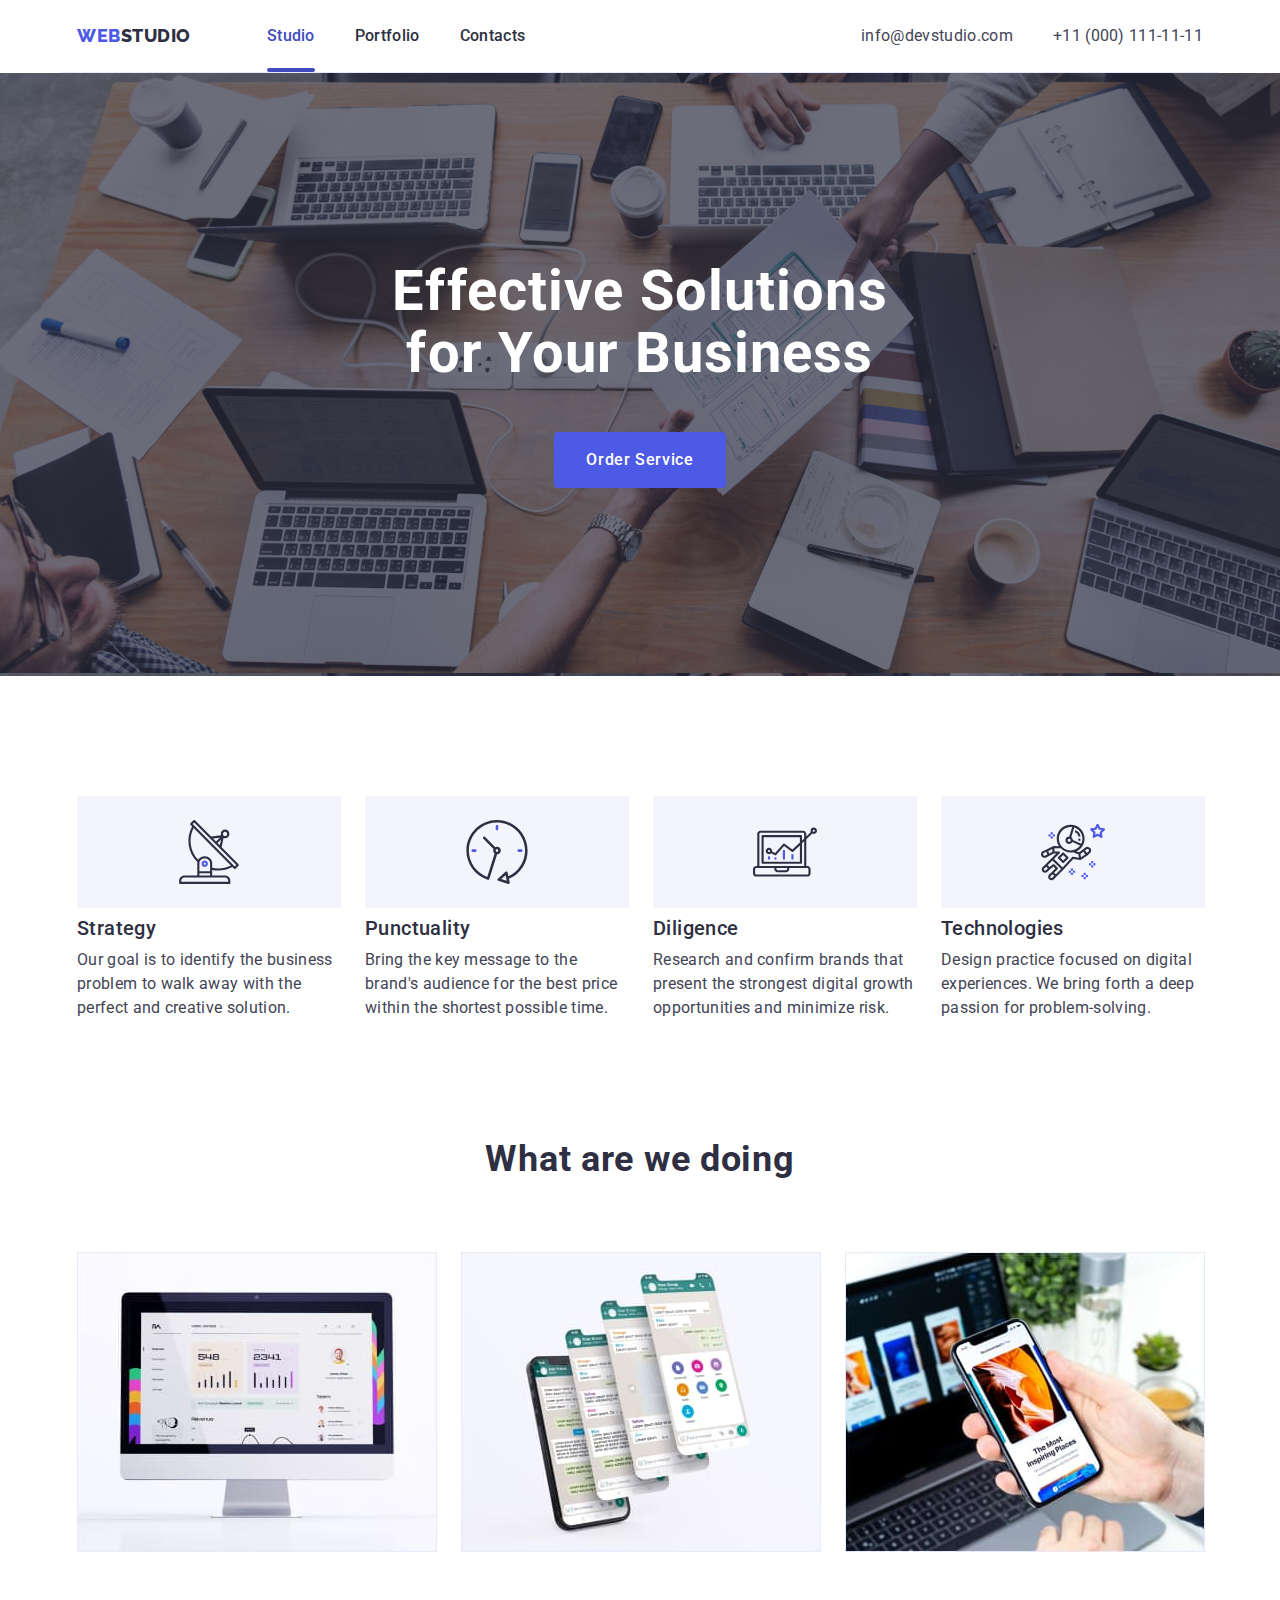
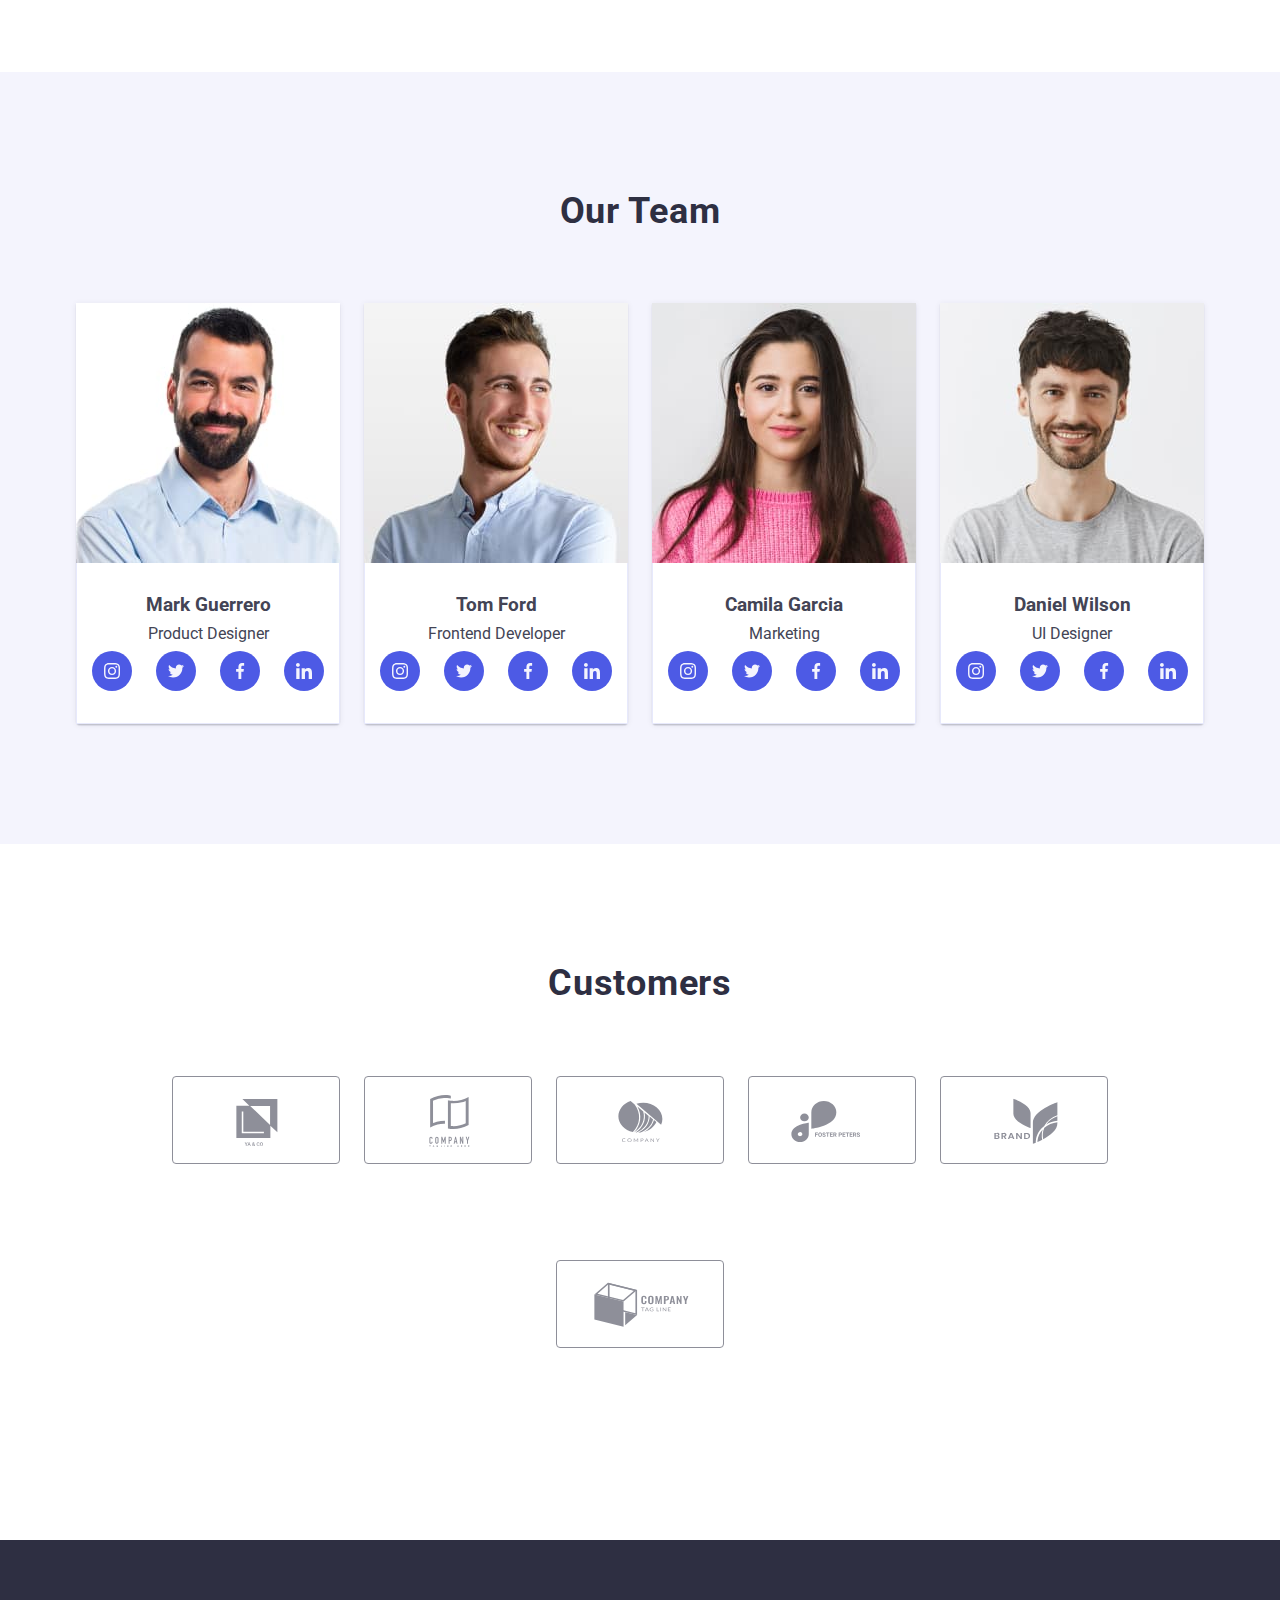
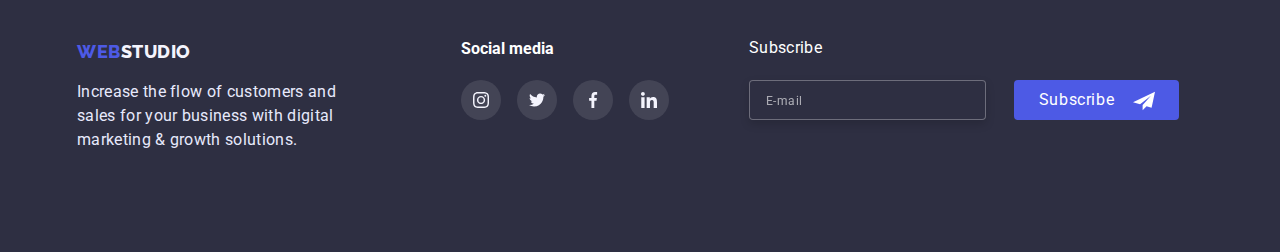
==== commit afe4a5e6: "скрипт" ====
--- a/index.html
+++ b/index.html
@@ -25,12 +25,11 @@
           <a class="main-logo link" href="./index.html"
             ><span class="logo-blue">WEB</span>STUDIO</a
           >
-          <button type="button" class="mobile-menu-btn">
+          <button type="button" class="mobile-menu-btn" .js-open-menu>
             <svg class="burger" width="32" height="22">
-              <use href="./images/sprite.svg#instagram"></use>
+              <use href="./images/sprite.svg#burger"></use>
             </svg>
           </button>
-
           <ul class="menu list">
             <li class="menu-item">
               <a class="menu-link link current" href="./index.html">Studio</a>
@@ -57,69 +56,75 @@
             </li>
           </ul>
         </address>
-      </div>
-      <div class="mobile-menu is-hidden">
-        <div class="container mobile-menu-container">
-          <button class="close-btn-mobile"  type="button">
-            <svg class="close-btn-mobile-image">
-              <use href="./images/sprite.svg#icon-close-btn"></use>
-            </svg>
-          </button>
-          <ul class="menu-mobile list">
-            <li class="menu-mobile-item">
-              <a class="menu-mobile-link link current" href="./index.html">Studio</a>
-            </li>
-            <li class="menu-mobile-item">
-              <a class="menu-mobile-link link" href="./portfolio.html">Portfolio</a>
-            </li>
-            <li class="menu-mobile-item">
-              <a class="menu-mobile-link mobile-color link" href="">Contacts</a>
-            </li>
-          </ul>
-        </nav>
-        <address>
-          <ul class="address-mobile-menu list">
+        <div class="mobile-menu is-open" .js-menu-container>
+          <div class="container mobile-menu-container">
+            <button class="close-btn-mobile" type="button" .js-close-menu>
+              <svg class="close-btn-mobile-image">
+                <use href="./images/sprite.svg#icon-close-btn"></use>
+              </svg>
+            </button>
+            <ul class="menu-mobile list">
+              <li class="menu-mobile-item">
+                <a class="menu-mobile-link link current" href="./index.html"
+                  >Studio</a
+                >
+              </li>
+              <li class="menu-mobile-item">
+                <a class="menu-mobile-link link" href="./portfolio.html"
+                  >Portfolio</a
+                >
+              </li>
+              <li class="menu-mobile-item">
+                <a class="menu-mobile-link mobile-color link" href=""
+                  >Contacts</a
+                >
+              </li>
+            </ul>
+            <ul class="address-mobile-menu list">
               <li class="address-mobile-item">
-              <a class="address-mobile-tel link" href="tel:+110001111111"
-                >+11 (000) 111-11-11</a>
-            </li>
-            <li class="address-mobile-item">
-              <a class="address-mobile-mail link" href="mailto:info@devstudio.com"
-                >info@devstudio.com</a>
-            </li>
-          
-          </ul>
-        </address>
-        <ul class="social-mobile-list list">
-                  <li>
-                    <a class="mobile-social-link" href="./index.html"
-                      ><svg class="mobile-social-image">
-                        <use href="./images/sprite.svg#instagram"></use>
-                      </svg>
-                    </a>
-                  </li>
-                  <li>
-                    <a class="mobile-social-link" href="./index.html"
-                      ><svg class="mobile-social-image">
-                        <use href="./images/sprite.svg#twitter"></use>
-                      </svg>
-                    </a>
-                  </li>
-                  <li>
-                    <a class="mobile-social-link" href="./index.html"
-                      ><svg class="mobile-social-image">
-                        <use href="./images/sprite.svg#facebook"></use>
-                      </svg>
-                    </a>
-                  </li>
-                  <li>
-                    <a class="mobile-social-link" href="./index.html"
-                      ><svg class="mobile-social-image">
-                        <use href="./images/sprite.svg#linkedin"></use>
-                      </svg>
-                    </a>
-                  </li>
-                </ul>
+                <a class="address-mobile-tel link" href="tel:+110001111111"
+                  >+11 (000) 111-11-11</a
+                >
+              </li>
+              <li class="address-mobile-item">
+                <a
+                  class="address-mobile-mail link"
+                  href="mailto:info@devstudio.com"
+                  >info@devstudio.com</a
+                >
+              </li>
+            </ul>
+            <ul class="social-mobile-list list">
+              <li>
+                <a class="mobile-social-link" href="./index.html"
+                  ><svg class="mobile-social-image">
+                    <use href="./images/sprite.svg#instagram"></use>
+                  </svg>
+                </a>
+              </li>
+              <li>
+                <a class="mobile-social-link" href="./index.html"
+                  ><svg class="mobile-social-image">
+                    <use href="./images/sprite.svg#twitter"></use>
+                  </svg>
+                </a>
+              </li>
+              <li>
+                <a class="mobile-social-link" href="./index.html"
+                  ><svg class="mobile-social-image">
+                    <use href="./images/sprite.svg#facebook"></use>
+                  </svg>
+                </a>
+              </li>
+              <li>
+                <a class="mobile-social-link" href="./index.html"
+                  ><svg class="mobile-social-image">
+                    <use href="./images/sprite.svg#linkedin"></use>
+                  </svg>
+                </a>
+              </li>
+            </ul>
+          </div>
         </div>
       </div>
     </header>
@@ -131,11 +136,11 @@
             Effective Solutions <br />
             for Your Business
           </h1>
-          <button class="main-btn btn" data-modal-open type="button">
+          <button class="main-btn btn" type="button" data-modal-open>
             Order Service
           </button>
         </div>
-      </section> 
+      </section>
 
       <section class="section examples-section">
         <div class="container">
@@ -393,7 +398,7 @@
           </ul>
         </div>
       </section>
-    </main> 
+    </main>
 
     <footer class="dark-bgc-foot foot-section">
       <div class="container footer-flex">
@@ -455,7 +460,7 @@
           </form>
         </div>
       </div>
-    </footer> 
+    </footer>
     <div class="backdrop is-hidden" data-modal>
       <div class="modal">
         <form action="">
@@ -538,6 +543,7 @@
         </form>
       </div>
     </div>
+    <script src="./js/mobile.js"></script>
     <script src="./js/modal.js"></script>
   </body>
 </html>
--- a/css/styles.css
+++ b/css/styles.css
@@ -10,6 +10,7 @@
   --active-foot-link: #31d0aa;
   --border-icon-color: #8e8f99;
 }
+
 body {
   font-family: Roboto, sans-serif;
   color: var(--primary-text-color);
@@ -73,19 +74,35 @@
   box-shadow: 0px 4px 4px rgba(0, 0, 0, 0.15);
   border-radius: 4px;
 }
+.team-social-link:hover,
+.team-social-link:focus {
+  background-color: var(--active-blue);
+}
+.customer-list-link:hover .customer-list-image,
+.customer-list-link:focus .customer-list-image {
+  fill: var(--active-blue);
+}
+.customer-list-link:hover,
+.customer-list-link:focus {
+  border-color: var(--active-blue);
+  color: var(--active-blue);
+}
+
+.footer-social-link:hover,
+.footer-social-link:focus {
+  background-color: var(--active-foot-link);
+}
+.subscribe-button:hover,
+.subscribe-button:focus {
+  background-color: var(--active-blue);
+  box-shadow: 0px 4px 4px rgba(0, 0, 0, 0.15);
+}
 
 @media screen and (max-width: 767px) {
   .container {
     width: 428px;
     padding-top: 24px;
     padding-bottom: 24px;
-  }
-  .mobile-menu-container {
-    position: relative;
-    max-width: 428;
-
-    padding: 40px;
-    padding-top: 80px;
   }
   .mobile-menu-btn {
     padding: 0;
@@ -115,7 +132,6 @@
     height: 8px;
     transition: fill 250ms cubic-bezier(0.4, 0, 0.2, 1);
   }
-
   .menu,
   .address-menu {
     display: none;
@@ -127,13 +143,17 @@
     width: 100%;
     height: 100%;
     background-color: var(--light-text);
-    opacity: 1;
-  }
-  .mobile-menu.is-hidden {
     opacity: 0;
     pointer-events: none;
+    visibility: hidden;
+    transition: opacity 500ms linear, visibility 500ms linear;
+  }
+  /* .mobile-menu.is-open {
+    opacity: 1;
+    pointer-events: auto;
     visibility: visible;
-  }
+  } */
+
   .menu-mobile {
     margin-bottom: 260px;
   }
@@ -194,16 +214,8 @@
   /* MAIN SECTION */
   .dark-bgc {
     min-width: 428px;
-    background-color: var(--dark-bg);
-    margin: 0 auto;
-    background-image: linear-gradient(
-        rgba(46, 47, 66, 0.7),
-        rgba(46, 47, 66, 0.7)
-      ),
-      url(../images/people-office\ 1.jpg);
     background-position: center;
     background-size: cover;
-    object-fit: contain;
   }
   .section-hero {
     padding-top: 112px;
@@ -274,10 +286,7 @@
     background-color: var(--main-blue);
     transition: background-color 250ms cubic-bezier(0.4, 0, 0.2, 1);
   }
-  .team-social-link:hover,
-  .team-social-link:focus {
-    background-color: var(--active-blue);
-  }
+
   .team-social-image {
     width: 16px;
     height: 16px;
@@ -318,26 +327,7 @@
     padding-top: 96px;
     padding-bottom: 96px;
   }
-  .customer-list {
-    display: flex;
-    flex-wrap: wrap;
-    justify-content: center;
-
-    margin-top: 72px;
-  }
-  .customer-list-link {
-    display: flex;
-    justify-content: center;
-    align-items: center;
-    border: 1px solid var(--border-icon-color);
-    color: var(--border-icon-color);
-    border-radius: 4px;
-    width: 190px;
-    height: 88px;
-    transition: color 250ms cubic-bezier(0.4, 0, 0.2, 1),
-      border-color 250ms cubic-bezier(0.4, 0, 0.2, 1);
-    margin-bottom: 72px;
-  }
+
   .customer-list-item:nth-child(2n + 1) {
     margin-right: 16px;
   }
@@ -346,15 +336,7 @@
     width: 104px;
     height: 56px;
   }
-  .customer-list-link:hover .customer-list-image,
-  .customer-list-link:focus .customer-list-image {
-    fill: var(--active-blue);
-  }
-  .customer-list-link:hover,
-  .customer-list-link:focus {
-    border-color: var(--active-blue);
-    color: var(--active-blue);
-  }
+
   /* FOOTER SECTION */
   .foot-section {
     padding-top: 96px;
@@ -380,10 +362,7 @@
     width: 16px;
     height: 16px;
   }
-  .footer-social-link:hover,
-  .footer-social-link:focus {
-    background-color: var(--active-foot-link);
-  }
+
   .dark-bgc-foot {
     min-width: 428px;
     background: var(--dark-bg);
@@ -494,11 +473,6 @@
     background-position: center;
     background-size: contain;
   }
-  .subscribe-button:hover,
-  .subscribe-button:focus {
-    background-color: var(--active-blue);
-    box-shadow: 0px 4px 4px rgba(0, 0, 0, 0.15);
-  }
 }
 @media screen and (min-width: 768px) and (max-width: 1199px) {
   .container {
@@ -632,10 +606,7 @@
     background-color: var(--main-blue);
     transition: background-color 250ms cubic-bezier(0.4, 0, 0.2, 1);
   }
-  .team-social-link:hover,
-  .team-social-link:focus {
-    background-color: var(--active-blue);
-  }
+
   .team-social-image {
     width: 16px;
     height: 16px;
@@ -706,15 +677,7 @@
     width: 104px;
     height: 56px;
   }
-  .customer-list-link:hover .customer-list-image,
-  .customer-list-link:focus .customer-list-image {
-    fill: var(--active-blue);
-  }
-  .customer-list-link:hover,
-  .customer-list-link:focus {
-    border-color: var(--active-blue);
-    color: var(--active-blue);
-  }
+
   /* FOOTER SECTION */
   .foot-section {
     padding-top: 96px;
@@ -760,10 +723,7 @@
     width: 16px;
     height: 16px;
   }
-  .footer-social-link:hover,
-  .footer-social-link:focus {
-    background-color: var(--active-foot-link);
-  }
+
   .dark-bgc-foot {
     min-width: 768px;
     background: var(--dark-bg);
@@ -849,11 +809,6 @@
     background-position: center;
     background-size: contain;
   }
-  .subscribe-button:hover,
-  .subscribe-button:focus {
-    background-color: var(--active-blue);
-    box-shadow: 0px 4px 4px rgba(0, 0, 0, 0.15);
-  }
 }
 @media screen and (min-width: 320px) {
   .logo-blue {
@@ -870,6 +825,18 @@
 
     /* margin-right: 76px; */
   }
+  .dark-bgc {
+    min-width: 1200px;
+    background-color: var(--dark-bg);
+    margin: 0 auto;
+    background-image: linear-gradient(
+        rgba(46, 47, 66, 0.7),
+        rgba(46, 47, 66, 0.7)
+      ),
+      url(../images/people-office\ 1.jpg);
+    object-fit: contain;
+  }
+
   .page-nav {
     display: flex;
     justify-content: space-between;
@@ -893,6 +860,27 @@
     border: none;
     transition: background-color 250ms cubic-bezier(0.4, 0, 0.2, 1),
       shadow-box 250ms cubic-bezier(0.4, 0, 0.2, 1);
+  }
+  /* CUSTOMER SECTION */
+  .customer-list {
+    display: flex;
+    flex-wrap: wrap;
+    justify-content: center;
+
+    margin-top: 72px;
+  }
+  .customer-list-link {
+    display: flex;
+    justify-content: center;
+    align-items: center;
+    border: 1px solid var(--border-icon-color);
+    color: var(--border-icon-color);
+    border-radius: 4px;
+    width: 190px;
+    height: 88px;
+    transition: color 250ms cubic-bezier(0.4, 0, 0.2, 1),
+      border-color 250ms cubic-bezier(0.4, 0, 0.2, 1);
+    margin-bottom: 72px;
   }
 }
 @media screen and (min-width: 768px) {
@@ -933,8 +921,8 @@
   .container {
     width: 1158px;
   }
-  .logo-blue {
-    color: var(--main-blue);
+  .dark-bgc {
+    min-width: 1200px;
   }
   .main-logo {
     font-family: Raleway, sans-serif;
@@ -992,17 +980,6 @@
   /* Main Section */
   .head-section {
     text-align: center;
-  }
-  .dark-bgc {
-    min-width: 1200px;
-    background-color: var(--dark-bg);
-    margin: 0 auto;
-    background-image: linear-gradient(
-        rgba(46, 47, 66, 0.7),
-        rgba(46, 47, 66, 0.7)
-      ),
-      url(../images/people-office\ 1.jpg);
-    object-fit: contain;
   }
 
   .section-hero {
@@ -1123,10 +1100,7 @@
     background-color: var(--main-blue);
     transition: background-color 250ms cubic-bezier(0.4, 0, 0.2, 1);
   }
-  .team-social-link:hover,
-  .team-social-link:focus {
-    background-color: var(--active-blue);
-  }
+
   .team-social-image {
     width: 16px;
     height: 16px;
@@ -1186,15 +1160,7 @@
     width: 104px;
     height: 56px;
   }
-  .customer-list-link:hover .customer-list-image,
-  .customer-list-link:focus .customer-list-image {
-    fill: var(--active-blue);
-  }
-  .customer-list-link:hover,
-  .customer-list-link:focus {
-    border-color: var(--active-blue);
-    color: var(--active-blue);
-  }
+
   /* FOOTER SECTION */
   .foot-section {
     padding-top: 100px;
@@ -1223,10 +1189,7 @@
     width: 16px;
     height: 16px;
   }
-  .footer-social-link:hover,
-  .footer-social-link:focus {
-    background-color: var(--active-foot-link);
-  }
+
   .dark-bgc-foot {
     min-width: 1200px;
     background: var(--dark-bg);
@@ -1315,11 +1278,6 @@
     background-image: url(../images/subscribe-icon.svg);
     background-position: center;
     background-size: contain;
-  }
-  .subscribe-button:hover,
-  .subscribe-button:focus {
-    background-color: var(--active-blue);
-    box-shadow: 0px 4px 4px rgba(0, 0, 0, 0.15);
   }
 }
 /* Portfolio */
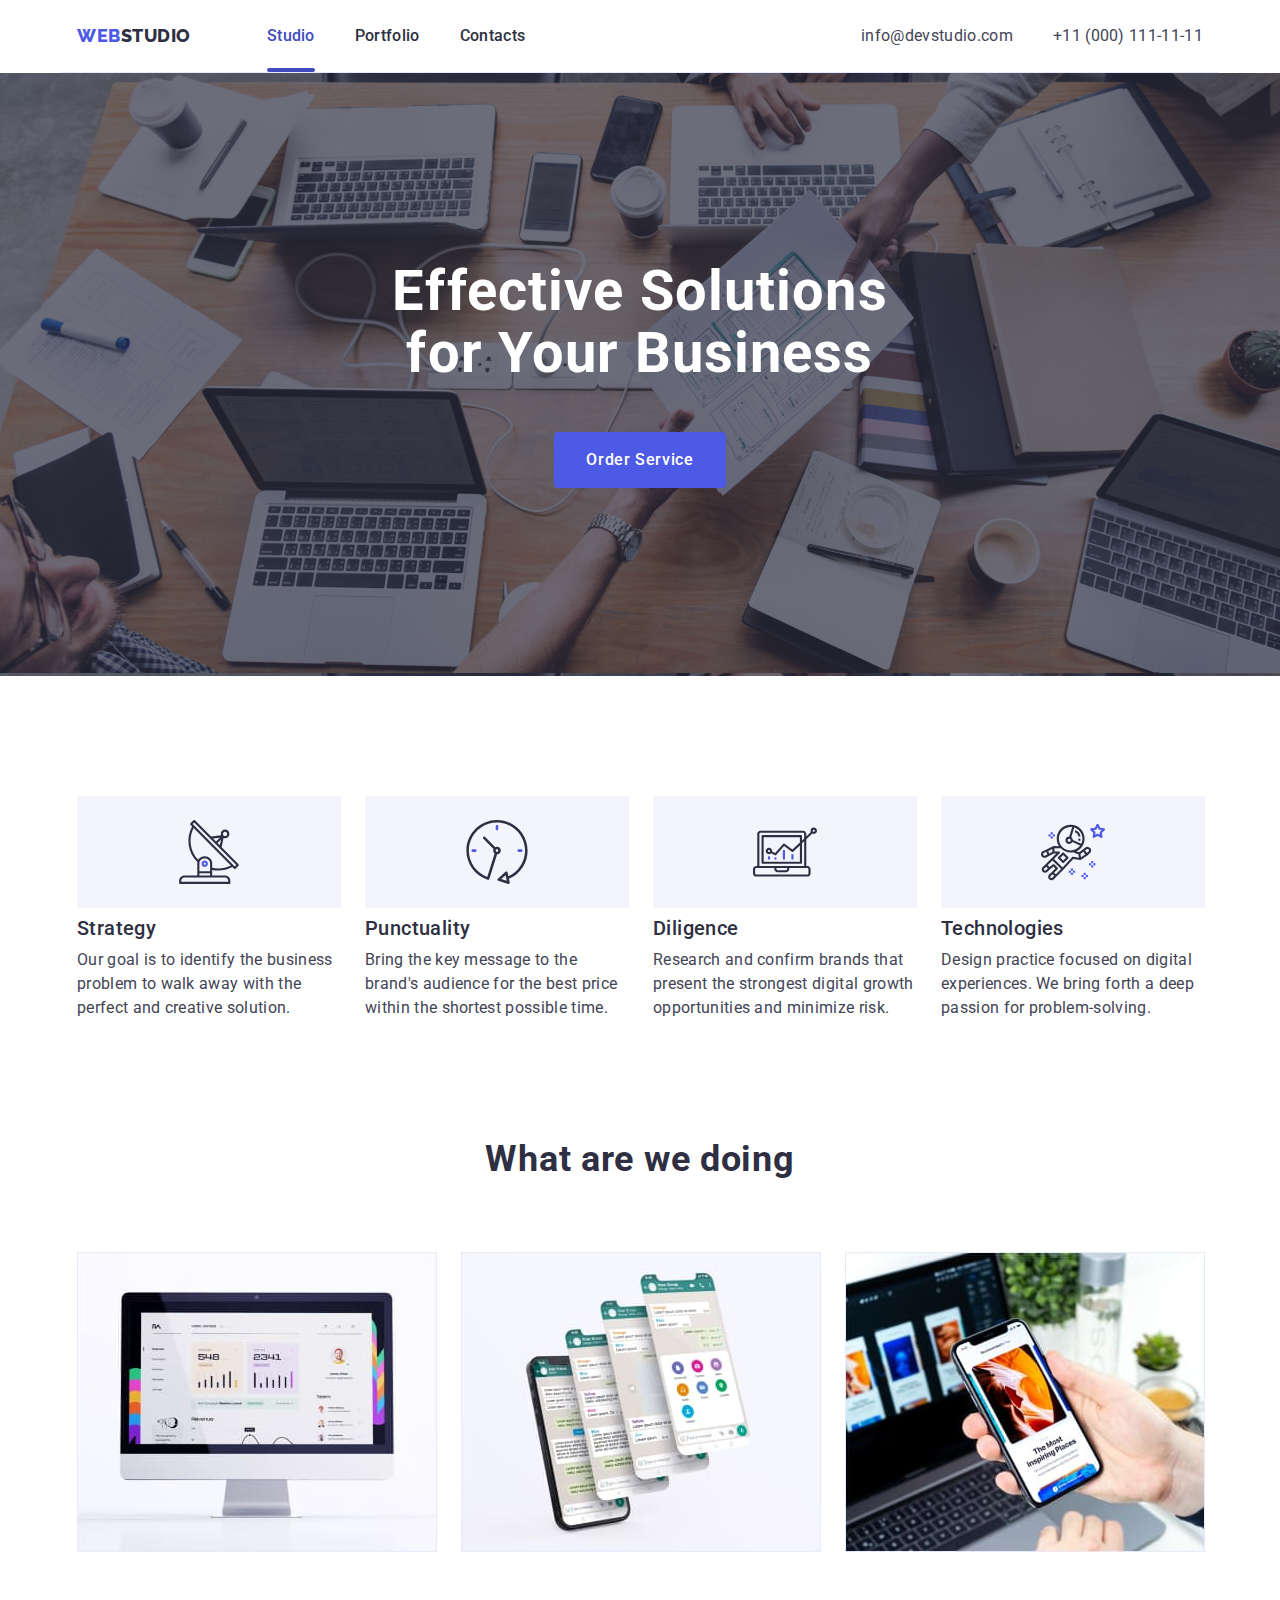
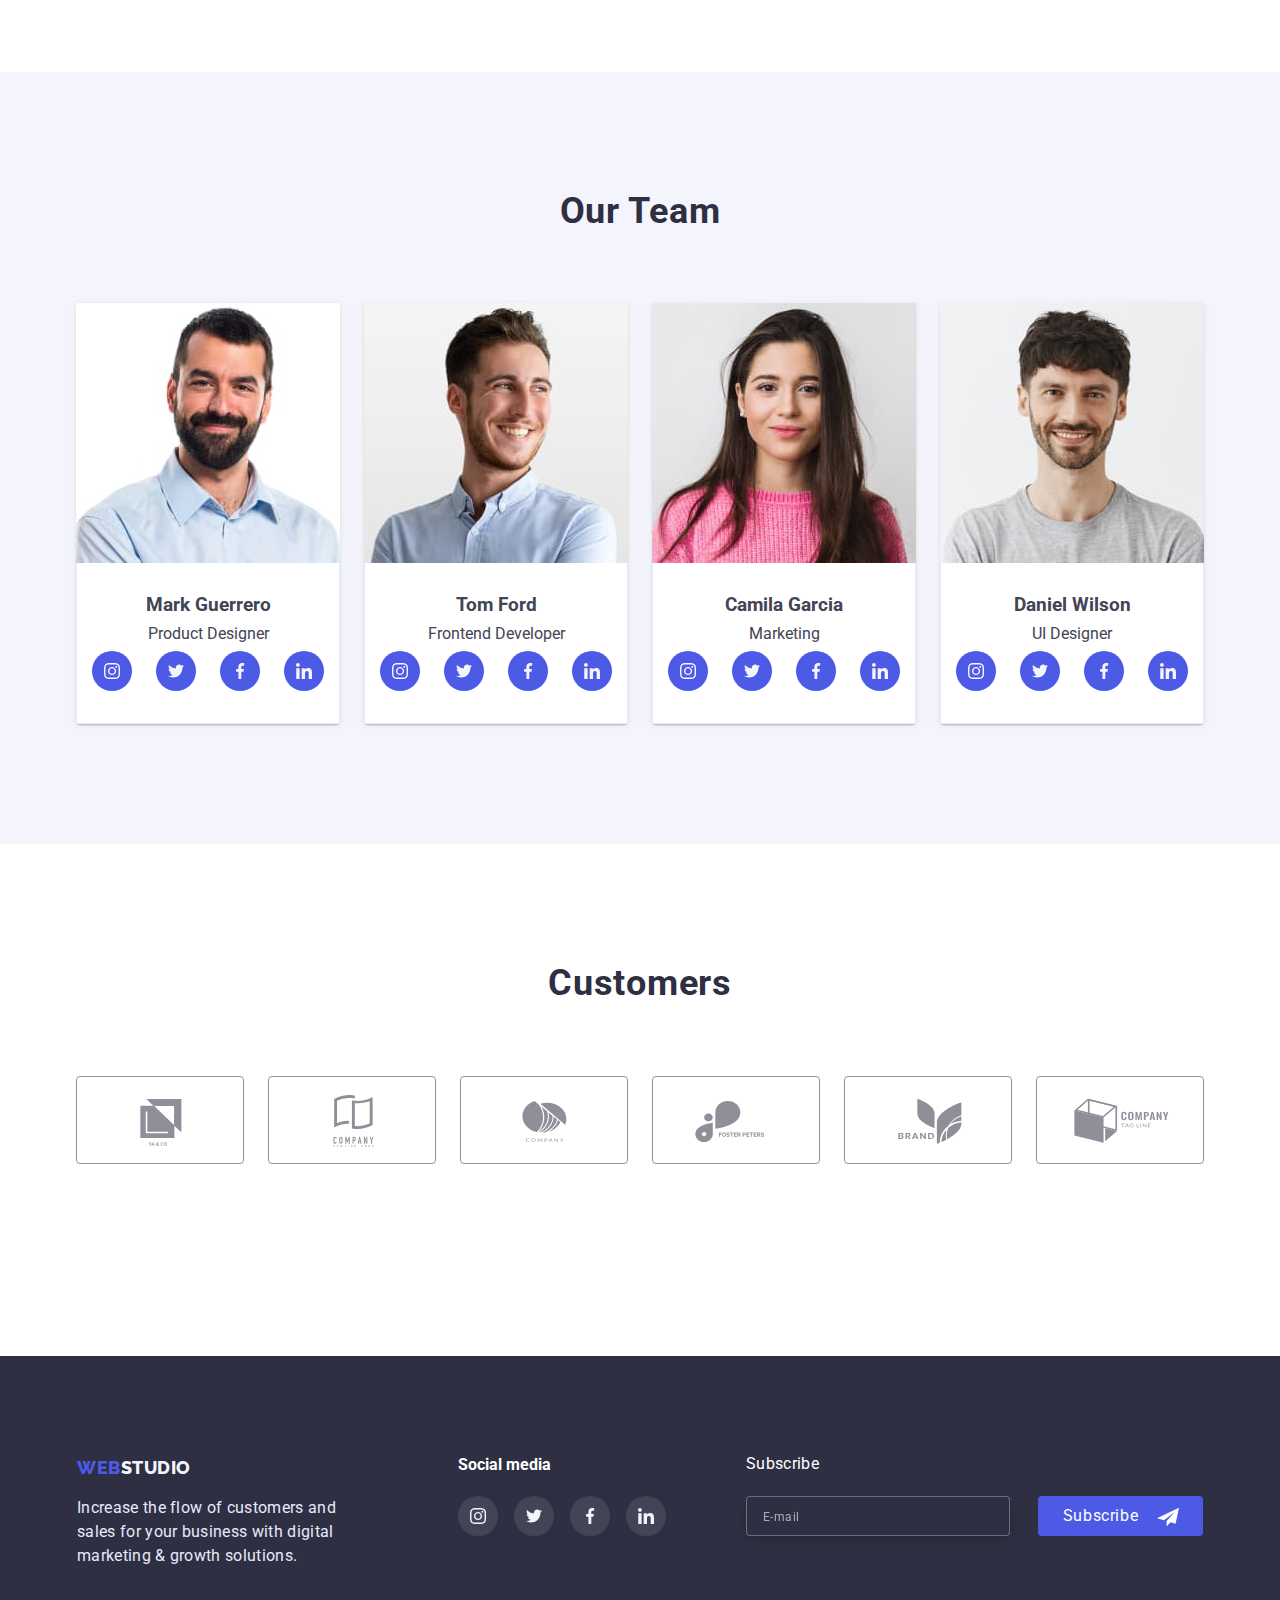
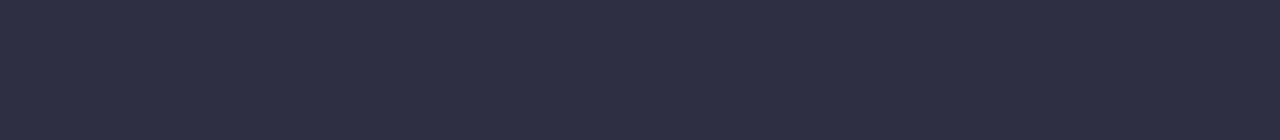
==== commit 9ea9fe65: "чернетка" ====
--- a/index.html
+++ b/index.html
@@ -25,7 +25,7 @@
           <a class="main-logo link" href="./index.html"
             ><span class="logo-blue">WEB</span>STUDIO</a
           >
-          <button type="button" class="mobile-menu-btn" .js-open-menu>
+          <button type="button" class="mobile-menu-btn js-open-menu">
             <svg class="burger" width="32" height="22">
               <use href="./images/sprite.svg#burger"></use>
             </svg>
@@ -56,9 +56,9 @@
             </li>
           </ul>
         </address>
-        <div class="mobile-menu is-open" .js-menu-container>
+        <div class="mobile-menu is-open js-menu-container">
           <div class="container mobile-menu-container">
-            <button class="close-btn-mobile" type="button" .js-close-menu>
+            <button class="close-btn-mobile js-close-menu" type="button">
               <svg class="close-btn-mobile-image">
                 <use href="./images/sprite.svg#icon-close-btn"></use>
               </svg>
@@ -182,13 +182,28 @@
           <h2 class="section-head head-margin">What are we doing</h2>
           <ul class="img-list list">
             <li class="image-list-item">
-              <img src="./images/monitor.jpg" alt="screen" width="360" />
+              <img
+                srcset="./images/monitor@2x.jpg 2x"
+                src="./images/monitor.jpg"
+                alt="screen"
+                width="360"
+              />
             </li>
             <li class="image-list-item">
-              <img src="./images/copingphone.jpg" alt="sellphone" width="360" />
+              <img
+                srcset="./images/copyingphone@2x.jpg 2x"
+                src="./images/copingphone.jpg"
+                alt="sellphone"
+                width="360"
+              />
             </li>
             <li class="image-list-item">
-              <img src="./images/smartphone.jpg" alt="notebook" width="360" />
+              <img
+                srcset="./images/smartphone@2x.jpg 2x"
+                src="./images/smartphone.jpg"
+                alt="notebook"
+                width="360"
+              />
             </li>
           </ul>
         </div>
@@ -199,7 +214,12 @@
           <h2 class="section-head team-head">Our Team</h2>
           <ul class="team-list list">
             <li class="team-list-item">
-              <img src="./images/mark.jpg" alt="photo" width="264" />
+              <img
+                srcset="./images/mark@2x.jpg 2x"
+                src="./images/mark.jpg"
+                alt="photo"
+                width="264"
+              />
               <div class="padding-descr">
                 <h3 class="team-list-head">Mark Guerrero</h3>
                 <p class="team-list-descr">Product Designer</p>
@@ -236,7 +256,12 @@
               </div>
             </li>
             <li class="team-list-item">
-              <img src="./images/tom.jpg" alt="photo" width="264" />
+              <img
+                srcset="./images/tom@2x.jpg 2x"
+                src="./images/tom.jpg"
+                alt="photo"
+                width="264"
+              />
               <div class="padding-descr">
                 <h3 class="team-list-head">Tom Ford</h3>
                 <p class="team-list-descr">Frontend Developer</p>
@@ -273,7 +298,12 @@
               </div>
             </li>
             <li class="team-list-item">
-              <img src="./images/camilla.jpg" alt="photo" width="264" />
+              <img
+                srcset="./images/camilla@2x.jpg 2x"
+                src="./images/camilla.jpg"
+                alt="photo"
+                width="264"
+              />
               <div class="padding-descr">
                 <h3 class="team-list-head">Camila Garcia</h3>
                 <p class="team-list-descr">Marketing</p>
@@ -310,7 +340,12 @@
               </div>
             </li>
             <li class="team-list-item">
-              <img src="./images/daniel.jpg" alt="photo" width="264" />
+              <img
+                srcset="./images/daniel@2x.jpg 2x"
+                src="./images/daniel.jpg"
+                alt="photo"
+                width="264"
+              />
               <div class="padding-descr">
                 <h3 class="team-list-head">Daniel Wilson</h3>
                 <p class="team-list-descr">UI Designer</p>
--- a/css/styles.css
+++ b/css/styles.css
@@ -97,8 +97,25 @@
   background-color: var(--active-blue);
   box-shadow: 0px 4px 4px rgba(0, 0, 0, 0.15);
 }
-
+@media screen (min-device-pixel-ratio: 2) and (max-width: 767px),
+  screen and (min-resolution: 192dpi) and (max-width: 767px),
+  screen and (min-resolution: 2dppx) and (max-width: 767px) {
+  .dark-bgc {
+    background-image: linear-gradient(
+        rgba(46, 47, 66, 0.7),
+        rgba(46, 47, 66, 0.7)
+      ),
+      url(../images/mobile-hero-image@2x.jpg);
+  }
+}
 @media screen and (max-width: 767px) {
+  .dark-bgc {
+    background-image: linear-gradient(
+        rgba(46, 47, 66, 0.7),
+        rgba(46, 47, 66, 0.7)
+      ),
+      url(../images/mobile-hero-image.jpg);
+  }
   .container {
     width: 428px;
     padding-top: 24px;
@@ -119,7 +136,6 @@
     cursor: pointer;
     top: 24px;
     right: 24px;
-
     width: 24px;
     height: 24px;
     border-radius: 50%;
@@ -132,7 +148,9 @@
     height: 8px;
     transition: fill 250ms cubic-bezier(0.4, 0, 0.2, 1);
   }
-  .menu,
+  .menu {
+    display: none;
+  }
   .address-menu {
     display: none;
   }
@@ -146,14 +164,14 @@
     opacity: 0;
     pointer-events: none;
     visibility: hidden;
-    transition: opacity 500ms linear, visibility 500ms linear;
-  }
-  /* .mobile-menu.is-open {
+    transition: opacity 250ms cubic-bezier(0.4, 0, 0.2, 1),
+      visibility 250ms cubic-bezier(0.4, 0, 0.2, 1);
+  }
+  .mobile-menu.is-open {
     opacity: 1;
     pointer-events: auto;
     visibility: visible;
-  } */
-
+  }
   .menu-mobile {
     margin-bottom: 260px;
   }
@@ -206,7 +224,6 @@
     border-radius: 50%;
     background-color: var(--main-blue);
   }
-
   .mobile-social-image {
     width: 24px;
     height: 24px;
@@ -224,7 +241,6 @@
   .main-head {
     font-size: 36px;
     line-height: 1.1;
-
     letter-spacing: 0.02em;
     color: var(--light-text);
     margin-bottom: 72px;
@@ -255,8 +271,6 @@
   /* TEAM SECTION */
   .light-bgc {
     min-width: 428px;
-    margin: 0 auto;
-    background-color: var(--light-bg);
     padding-top: 96px;
     padding-bottom: 128px;
   }
@@ -269,65 +283,20 @@
     text-transform: capitalize;
     margin-bottom: 72px;
   }
-  .social-team-list {
-    display: flex;
-    justify-content: center;
-    align-items: center;
-    gap: 24px;
-  }
-  .team-social-link {
-    display: flex;
-    justify-content: center;
-    align-items: center;
-    border-radius: 50%;
-
-    width: 40px;
-    height: 40px;
-    background-color: var(--main-blue);
-    transition: background-color 250ms cubic-bezier(0.4, 0, 0.2, 1);
-  }
-
-  .team-social-image {
-    width: 16px;
-    height: 16px;
-  }
   .team-list {
     display: flex;
     flex-direction: column;
     align-items: center;
-  }
-  .team-list-item {
-    max-width: 264px;
-    background-color: var(--light-text);
-    box-shadow: 0px 1px 6px rgba(46, 47, 66, 0.08),
-      0px 1px 1px rgba(46, 47, 66, 0.16), 0px 2px 1px rgba(46, 47, 66, 0.08);
-    border-radius: 0px 0px 4px 4px;
   }
   .team-list-item:not(:last-child) {
     margin-bottom: 72px;
   }
-  .team-list-head {
-    text-align: center;
-    margin-bottom: 8px;
-  }
-  .team-list-descr {
-    text-align: center;
-    margin-bottom: 8px;
-  }
-
-  .padding-descr {
-    padding-top: 32px;
-    padding-bottom: 32px;
-    border: 1px solid;
-    border-color: var(--border-textfooter);
-    border-top: 0;
-  }
+
   /* CUSTOMER SECTION */
   .customer-section {
     padding-top: 96px;
     padding-bottom: 96px;
   }
-
   .customer-list-item:nth-child(2n + 1) {
     margin-right: 16px;
   }
@@ -336,37 +305,17 @@
     width: 104px;
     height: 56px;
   }
+  .customer-list {
+    flex-wrap: wrap;
+  }
 
   /* FOOTER SECTION */
   .foot-section {
     padding-top: 96px;
     padding-bottom: 96px;
   }
-
-  .footer-social-list {
-    display: flex;
-    gap: 16px;
-  }
-  .footer-social-link {
-    display: flex;
-    justify-content: center;
-    align-items: center;
-    border-radius: 50%;
-    width: 40px;
-    height: 40px;
-
-    background-color: rgba(255, 255, 255, 0.1);
-    transition: background-color 250ms cubic-bezier(0.4, 0, 0.2, 1);
-  }
-  .footer-social-image {
-    width: 16px;
-    height: 16px;
-  }
-
   .dark-bgc-foot {
     min-width: 428px;
-    background: var(--dark-bg);
-    margin: 0 auto;
   }
   .footer-descr {
     font-size: 16px;
@@ -432,6 +381,282 @@
     filter: drop-shadow(0px 4px 4px rgba(0, 0, 0, 0.15));
     border-radius: 4px;
     color: var(--light-text);
+  }
+  .subscribe-button {
+    transform: translate(90px, 16px);
+  }
+}
+@media screen and (min-width: 768px) and (max-width: 1199px) {
+  .container {
+    width: 768px;
+  }
+  .main-logo {
+    margin-right: 123px;
+  }
+  .address-menu {
+    position: relative;
+  }
+  .address-tel {
+    position: absolute;
+    top: 20px;
+  }
+  .dark-bgc {
+    min-width: 768px;
+    background-position: center;
+    background-size: cover;
+  }
+  .section-hero {
+    padding-top: 112px;
+    padding-bottom: 108px;
+  }
+  /* EXAMPLES SECTION */
+  .examples-list-item {
+    margin-bottom: 72px;
+  }
+  .examples-list-descr {
+    margin-top: 8px;
+    font-weight: 500;
+    font-size: 16px;
+    line-height: 1.5;
+    letter-spacing: 0.02em;
+  }
+  .examples-list-head {
+    text-transform: capitalize;
+    font-weight: 700;
+    font-size: 36px;
+    line-height: 1.1;
+    letter-spacing: 0.02em;
+    color: var(--secondary-text-color);
+  }
+  .examples-list-item {
+    width: 356px;
+  }
+  .examples-list {
+    display: flex;
+    flex-wrap: wrap;
+  }
+  .examples-section {
+    padding-top: 96px;
+    padding-bottom: 96px;
+  }
+  .section-bottom-padding {
+    display: none;
+  }
+  /* TEAM SECTION */
+  .section {
+    padding-top: 96px;
+    padding-bottom: 108px;
+    text-align: center;
+  }
+  .team-head {
+    margin-bottom: 72px;
+  }
+  .team-list {
+    display: flex;
+    flex-wrap: wrap;
+    justify-content: center;
+    align-items: center;
+  }
+  .team-list-item:nth-child(2n + 1) {
+    margin-right: 24px;
+  }
+  .team-list-item {
+    margin-bottom: 64px;
+  }
+
+  /* CUSTOMER SECTION */
+  .customer-list {
+    flex-wrap: wrap;
+  }
+  .customer-list-item {
+    margin-right: 24px;
+  }
+  .customer-list-item:nth-child(3n + 3) {
+    margin-right: 0;
+  }
+  .customer-list-item:not(:nth-child(n + 3)) {
+    margin-bottom: 72px;
+  }
+  .customer-list-link {
+    display: flex;
+    justify-content: center;
+    align-items: center;
+    border: 1px solid var(--border-icon-color);
+    color: var(--border-icon-color);
+    border-radius: 4px;
+    width: 168px;
+    height: 88px;
+    transition: color 250ms cubic-bezier(0.4, 0, 0.2, 1),
+      border-color 250ms cubic-bezier(0.4, 0, 0.2, 1);
+  }
+  .customer-list-image {
+    fill: currentColor;
+    width: 104px;
+    height: 56px;
+  }
+
+  /* FOOTER SECTION */
+  .foot-section {
+    padding-top: 96px;
+    padding-bottom: 96px;
+    padding-left: 108px;
+    padding-right: 108px;
+  }
+  .footer-flex {
+    max-width: 500px;
+    display: flex;
+    flex-wrap: wrap;
+    justify-content: baseline;
+    padding: 0;
+  }
+  .main-logo.foot-link {
+    font-family: Raleway, sans-serif;
+    font-style: normal;
+    text-decoration: none;
+    width: 115px;
+    font-weight: 800;
+    font-size: 18px;
+    line-height: 1.17;
+    letter-spacing: 0.03em;
+    text-transform: uppercase;
+    color: var(--light-bg);
+  }
+}
+@media screen and (min-width: 320px) {
+  .logo-blue {
+    color: var(--main-blue);
+  }
+  .main-logo {
+    font-family: Raleway, sans-serif;
+    font-weight: 800;
+    font-size: 18px;
+    line-height: 1.33;
+    align-items: center;
+    letter-spacing: 0.03em;
+    color: var(--secondary-text-color);
+
+    /* margin-right: 76px; */
+  }
+  .dark-bgc {
+    background-color: var(--dark-bg);
+    margin: 0 auto;
+    object-fit: contain;
+  }
+  .page-nav {
+    display: flex;
+    justify-content: space-between;
+
+    /* MAIN SECTION */
+  }
+  .head-section {
+    text-align: center;
+  }
+  .main-btn {
+    font-family: Roboto, sans-serif;
+    font-weight: 500;
+    font-size: 16px;
+    line-height: 1.5;
+    letter-spacing: 0.04em;
+    cursor: pointer;
+    color: var(--light-text);
+    background-color: var(--main-blue);
+    border-radius: 4px;
+    padding: 16px 32px;
+    border: none;
+    transition: background-color 250ms cubic-bezier(0.4, 0, 0.2, 1),
+      shadow-box 250ms cubic-bezier(0.4, 0, 0.2, 1);
+  }
+  /* TEAM SECTION */
+  .light-bgc {
+    margin: 0 auto;
+    background-color: var(--light-bg);
+  }
+  .social-team-list {
+    display: flex;
+    justify-content: center;
+    align-items: center;
+    gap: 24px;
+  }
+  .team-social-link {
+    display: flex;
+    justify-content: center;
+    align-items: center;
+    border-radius: 50%;
+
+    width: 40px;
+    height: 40px;
+    background-color: var(--main-blue);
+    transition: background-color 250ms cubic-bezier(0.4, 0, 0.2, 1);
+  }
+
+  .team-social-image {
+    width: 16px;
+    height: 16px;
+  }
+  .team-list-item {
+    max-width: 264px;
+    background-color: var(--light-text);
+    box-shadow: 0px 1px 6px rgba(46, 47, 66, 0.08),
+      0px 1px 1px rgba(46, 47, 66, 0.16), 0px 2px 1px rgba(46, 47, 66, 0.08);
+    border-radius: 0px 0px 4px 4px;
+  }
+  .team-list-head {
+    text-align: center;
+    margin-bottom: 8px;
+  }
+  .team-list-descr {
+    text-align: center;
+    margin-bottom: 8px;
+  }
+  .padding-descr {
+    padding-top: 32px;
+    padding-bottom: 32px;
+    border: 1px solid;
+    border-color: var(--border-textfooter);
+    border-top: 0;
+  }
+  /* CUSTOMER SECTION */
+  .customer-list {
+    display: flex;
+    justify-content: center;
+    margin-top: 72px;
+  }
+  .customer-list-link {
+    display: flex;
+    justify-content: center;
+    align-items: center;
+    border: 1px solid var(--border-icon-color);
+    color: var(--border-icon-color);
+    border-radius: 4px;
+    width: 190px;
+    height: 88px;
+    transition: color 250ms cubic-bezier(0.4, 0, 0.2, 1),
+      border-color 250ms cubic-bezier(0.4, 0, 0.2, 1);
+    margin-bottom: 72px;
+  }
+  /* FOOTER SECTION */
+  .dark-bgc-foot {
+    background: var(--dark-bg);
+    margin: 0 auto;
+  }
+  .footer-social-list {
+    display: flex;
+    gap: 16px;
+  }
+  .footer-social-link {
+    display: flex;
+    justify-content: center;
+    align-items: center;
+    border-radius: 50%;
+    width: 40px;
+    height: 40px;
+
+    background-color: rgba(255, 255, 255, 0.1);
+    transition: background-color 250ms cubic-bezier(0.4, 0, 0.2, 1);
+  }
+  .footer-social-image {
+    width: 16px;
+    height: 16px;
   }
   .footer-input::placeholder {
     font-size: 12px;
@@ -458,7 +683,6 @@
     cursor: pointer;
     transition: background-color 250ms cubic-bezier(0.4, 0, 0.2, 1),
       box-shadow 250ms cubic-bezier(0.4, 0, 0.2, 1);
-    transform: translate(90px, 16px);
   }
   .subscribe-button::after {
     position: absolute;
@@ -474,28 +698,48 @@
     background-size: contain;
   }
 }
-@media screen and (min-width: 768px) and (max-width: 1199px) {
-  .container {
-    width: 768px;
-  }
-  .main-logo {
-    margin-right: 123px;
+@media screen (min-device-pixel-ratio: 2) and (min-width: 768px),
+  screen and (min-resolution: 192dpi) and (min-width: 768px),
+  screen and (min-resolution: 2dppx) and (min-width: 768px) {
+  .dark-bgc {
+    background-image: linear-gradient(
+        rgba(46, 47, 66, 0.7),
+        rgba(46, 47, 66, 0.7)
+      ),
+      url(../images/tablet-hero-image@2x.jpg);
+  }
+}
+@media screen and (min-width: 768px) {
+  .dark-bgc {
+    min-width: 768px;
+    background-image: linear-gradient(
+        rgba(46, 47, 66, 0.7),
+        rgba(46, 47, 66, 0.7)
+      ),
+      url(../images/tablet-hero-image.jpg);
+  }
+  .mobile-menu-btn {
+    display: none;
+  }
+  .mobile-menu {
+    display: none;
+  }
+  .menu {
+    display: flex;
+  }
+  .menu-item {
+    position: relative;
+  }
+  .link {
+    display: block;
+    padding-top: 24px;
+    padding-bottom: 24px;
   }
   .page-header {
     display: flex;
     justify-content: space-between;
     border-bottom: 1px solid;
     border-color: var(--border-textfooter);
-  }
-  .menu {
-    display: flex;
-  }
-
-  .page-nav {
-    display: flex;
-  }
-  .menu-item {
-    position: relative;
   }
   .menu-link {
     font-weight: 500;
@@ -509,13 +753,6 @@
   .menu-item:not(:last-child) {
     margin-right: 40px;
   }
-  .address-menu {
-    position: relative;
-  }
-  .address-tel {
-    position: absolute;
-    top: 20px;
-  }
   .address-link {
     font-style: normal;
     font-size: 16px;
@@ -524,378 +761,6 @@
     color: var(--primary-text-color);
     transition: color 250ms cubic-bezier(0.4, 0, 0.2, 1);
   }
-  .dark-bgc {
-    min-width: 768px;
-    background-color: var(--dark-bg);
-    margin: 0 auto;
-    background-image: linear-gradient(
-        rgba(46, 47, 66, 0.7),
-        rgba(46, 47, 66, 0.7)
-      ),
-      url(../images/people-office\ 1.jpg);
-    background-position: center;
-    background-size: cover;
-    object-fit: contain;
-  }
-
-  .section-hero {
-    padding-top: 112px;
-    padding-bottom: 108px;
-  }
-  /* EXAMPLES SECTION */
-  .examples-list-item {
-    margin-bottom: 72px;
-  }
-  .examples-list-descr {
-    margin-top: 8px;
-    font-weight: 500;
-    font-size: 16px;
-    line-height: 1.5;
-    letter-spacing: 0.02em;
-  }
-  .examples-list-head {
-    text-transform: capitalize;
-    font-weight: 700;
-    font-size: 36px;
-    line-height: 1.1;
-    letter-spacing: 0.02em;
-    color: var(--secondary-text-color);
-  }
-  .examples-list-item {
-    width: 356px;
-  }
-  .examples-list {
-    display: flex;
-    flex-wrap: wrap;
-  }
-  .examples-section {
-    padding-top: 96px;
-    padding-bottom: 96px;
-  }
-  .section-bottom-padding {
-    display: none;
-  }
-  /* TEAM SECTION */
-  .section {
-    padding-top: 96px;
-    padding-bottom: 108px;
-    text-align: center;
-  }
-  .light-bgc {
-    min-width: 768px;
-    margin: 0 auto;
-    background-color: var(--light-bg);
-  }
-  .team-head {
-    margin-bottom: 72px;
-  }
-  .social-team-list {
-    display: flex;
-    justify-content: center;
-    align-items: center;
-    gap: 24px;
-  }
-  .team-social-link {
-    display: flex;
-    justify-content: center;
-    align-items: center;
-    border-radius: 50%;
-
-    width: 40px;
-    height: 40px;
-    background-color: var(--main-blue);
-    transition: background-color 250ms cubic-bezier(0.4, 0, 0.2, 1);
-  }
-
-  .team-social-image {
-    width: 16px;
-    height: 16px;
-  }
-  .team-list {
-    display: flex;
-    flex-wrap: wrap;
-    justify-content: center;
-    align-items: center;
-  }
-  .team-list-item:nth-child(2n + 1) {
-    margin-right: 24px;
-  }
-  .team-list-item {
-    background-color: var(--light-text);
-    box-shadow: 0px 1px 6px rgba(46, 47, 66, 0.08),
-      0px 1px 1px rgba(46, 47, 66, 0.16), 0px 2px 1px rgba(46, 47, 66, 0.08);
-    border-radius: 0px 0px 4px 4px;
-    margin-bottom: 64px;
-  }
-
-  .team-list-head {
-    text-align: center;
-    margin-bottom: 8px;
-  }
-  .team-list-descr {
-    text-align: center;
-    margin-bottom: 8px;
-  }
-
-  .padding-descr {
-    padding-top: 32px;
-    padding-bottom: 32px;
-    border: 1px solid;
-    border-color: var(--border-textfooter);
-    border-top: 0;
-  }
-  /* CUSTOMER SECTION */
-  .customer-list {
-    display: flex;
-    flex-wrap: wrap;
-    justify-content: center;
-    margin-top: 72px;
-  }
-  .customer-list-item {
-    margin-right: 24px;
-  }
-  .customer-list-item:nth-child(3n + 3) {
-    margin-right: 0;
-  }
-  .customer-list-item:not(:nth-child(n + 3)) {
-    margin-bottom: 72px;
-  }
-  .customer-list-link {
-    display: flex;
-    justify-content: center;
-    align-items: center;
-    border: 1px solid var(--border-icon-color);
-    color: var(--border-icon-color);
-    border-radius: 4px;
-    width: 168px;
-    height: 88px;
-    transition: color 250ms cubic-bezier(0.4, 0, 0.2, 1),
-      border-color 250ms cubic-bezier(0.4, 0, 0.2, 1);
-  }
-  .customer-list-image {
-    fill: currentColor;
-    width: 104px;
-    height: 56px;
-  }
-
-  /* FOOTER SECTION */
-  .foot-section {
-    padding-top: 96px;
-    padding-bottom: 96px;
-    padding-left: 108px;
-    padding-right: 108px;
-  }
-  .footer-flex {
-    max-width: 500px;
-    display: flex;
-    flex-wrap: wrap;
-    justify-content: baseline;
-    padding: 0;
-  }
-  .main-logo.foot-link {
-    font-family: Raleway, sans-serif;
-    font-style: normal;
-    text-decoration: none;
-    width: 115px;
-    font-weight: 800;
-    font-size: 18px;
-    line-height: 1.17;
-    letter-spacing: 0.03em;
-    text-transform: uppercase;
-    color: var(--light-bg);
-  }
-  .footer-social-list {
-    display: flex;
-    gap: 16px;
-  }
-  .footer-social-link {
-    display: flex;
-    justify-content: center;
-    align-items: center;
-    border-radius: 50%;
-    width: 40px;
-    height: 40px;
-
-    background-color: rgba(255, 255, 255, 0.1);
-    transition: background-color 250ms cubic-bezier(0.4, 0, 0.2, 1);
-  }
-  .footer-social-image {
-    width: 16px;
-    height: 16px;
-  }
-
-  .dark-bgc-foot {
-    min-width: 768px;
-    background: var(--dark-bg);
-    margin: 0 auto;
-  }
-  .footer-descr {
-    font-size: 16px;
-    line-height: 1.5;
-    letter-spacing: 0.02em;
-    color: var(--border-textfooter);
-    width: 264px;
-    margin-top: 16px;
-  }
-
-  .footer-social-header {
-    color: var(--light-text);
-    margin-top: 0;
-  }
-  .logo-container {
-    padding-right: 24px;
-    padding-bottom: 72px;
-  }
-  .footer-form-container {
-    position: relative;
-    padding-top: 40px;
-  }
-  .footer-text-label {
-    position: absolute;
-    top: 0;
-    left: 0;
-
-    color: var(--light-text);
-    font-size: 16px;
-    line-height: 1.5;
-    letter-spacing: 0.02em;
-  }
-  .footer-input {
-    min-width: 264px;
-    min-height: 40px;
-    padding: 8px 16px;
-    background-color: var(--dark-bg);
-    border: 1px solid rgba(255, 255, 255, 0.3);
-    filter: drop-shadow(0px 4px 4px rgba(0, 0, 0, 0.15));
-    border-radius: 4px;
-    color: var(--light-text);
-  }
-  .footer-input::placeholder {
-    font-size: 12px;
-    line-height: 2;
-    letter-spacing: 0.04em;
-
-    color: rgba(255, 255, 255, 0.6);
-  }
-  .subscribe-button {
-    position: relative;
-    text-align: center;
-    padding: 8px 24px;
-    padding-right: 64px;
-    margin-left: 24px;
-    min-height: 40px;
-    min-width: 165px;
-    font-size: 16px;
-    line-height: 1.5;
-    letter-spacing: 0.04em;
-    color: var(--light-text);
-    background: var(--main-blue);
-    border-radius: 4px;
-    border: none;
-    cursor: pointer;
-    transition: background-color 250ms cubic-bezier(0.4, 0, 0.2, 1),
-      box-shadow 250ms cubic-bezier(0.4, 0, 0.2, 1);
-  }
-  .subscribe-button::after {
-    position: absolute;
-    top: 10px;
-    right: 24px;
-    content: "";
-    display: block;
-    width: 22px;
-    height: 22px;
-    background-color: inherit;
-    background-image: url(../images/subscribe-icon.svg);
-    background-position: center;
-    background-size: contain;
-  }
-}
-@media screen and (min-width: 320px) {
-  .logo-blue {
-    color: var(--main-blue);
-  }
-  .main-logo {
-    font-family: Raleway, sans-serif;
-    font-weight: 800;
-    font-size: 18px;
-    line-height: 1.33;
-    align-items: center;
-    letter-spacing: 0.03em;
-    color: var(--secondary-text-color);
-
-    /* margin-right: 76px; */
-  }
-  .dark-bgc {
-    min-width: 1200px;
-    background-color: var(--dark-bg);
-    margin: 0 auto;
-    background-image: linear-gradient(
-        rgba(46, 47, 66, 0.7),
-        rgba(46, 47, 66, 0.7)
-      ),
-      url(../images/people-office\ 1.jpg);
-    object-fit: contain;
-  }
-
-  .page-nav {
-    display: flex;
-    justify-content: space-between;
-
-    /* MAIN SECTION */
-  }
-  .head-section {
-    text-align: center;
-  }
-  .main-btn {
-    font-family: Roboto, sans-serif;
-    font-weight: 500;
-    font-size: 16px;
-    line-height: 1.5;
-    letter-spacing: 0.04em;
-    cursor: pointer;
-    color: var(--light-text);
-    background-color: var(--main-blue);
-    border-radius: 4px;
-    padding: 16px 32px;
-    border: none;
-    transition: background-color 250ms cubic-bezier(0.4, 0, 0.2, 1),
-      shadow-box 250ms cubic-bezier(0.4, 0, 0.2, 1);
-  }
-  /* CUSTOMER SECTION */
-  .customer-list {
-    display: flex;
-    flex-wrap: wrap;
-    justify-content: center;
-
-    margin-top: 72px;
-  }
-  .customer-list-link {
-    display: flex;
-    justify-content: center;
-    align-items: center;
-    border: 1px solid var(--border-icon-color);
-    color: var(--border-icon-color);
-    border-radius: 4px;
-    width: 190px;
-    height: 88px;
-    transition: color 250ms cubic-bezier(0.4, 0, 0.2, 1),
-      border-color 250ms cubic-bezier(0.4, 0, 0.2, 1);
-    margin-bottom: 72px;
-  }
-}
-@media screen and (min-width: 768px) {
-  .mobile-menu-btn {
-    display: none;
-  }
-  .mobile-menu {
-    display: none;
-  }
-  .link {
-    display: block;
-    padding-top: 24px;
-    padding-bottom: 24px;
-  }
-
   .current::after {
     content: "";
     display: block;
@@ -911,10 +776,65 @@
   .main-head {
     font-size: 56px;
     line-height: 1.1;
-
     letter-spacing: 0.02em;
     color: var(--light-text);
     margin-bottom: 48px;
+  }
+  /* FOOTER SECTION */
+  .footer-form-container {
+    position: relative;
+    padding-top: 40px;
+    /* padding-left: 80px; */
+  }
+  .footer-text-label {
+    position: absolute;
+    top: 0;
+    left: 0;
+    color: var(--light-text);
+    font-size: 16px;
+    line-height: 1.5;
+    letter-spacing: 0.02em;
+  }
+  .footer-descr {
+    font-size: 16px;
+    line-height: 1.5;
+    letter-spacing: 0.02em;
+    color: var(--border-textfooter);
+    width: 264px;
+    margin-top: 16px;
+  }
+  .footer-social-header {
+    color: var(--light-text);
+    margin-top: 0;
+  }
+  .logo-container {
+    padding-right: 24px;
+    padding-bottom: 72px;
+  }
+  .footer-form-container {
+    position: relative;
+    padding-top: 40px;
+  }
+  .footer-input {
+    min-width: 264px;
+    min-height: 40px;
+    padding: 8px 16px;
+    background-color: var(--dark-bg);
+    border: 1px solid rgba(255, 255, 255, 0.3);
+    filter: drop-shadow(0px 4px 4px rgba(0, 0, 0, 0.15));
+    border-radius: 4px;
+    color: var(--light-text);
+  }
+}
+@media screen (min-device-pixel-ratio: 2) and (min-width: 1200px),
+  screen and (min-resolution: 192dpi) and (min-width: 1200px),
+  screen and (min-resolution: 2dppx) and (min-width: 1200px) {
+  .dark-bgc {
+    background-image: linear-gradient(
+        rgba(46, 47, 66, 0.7),
+        rgba(46, 47, 66, 0.7)
+      ),
+      url(../images/desktop-hero-image@2x.jpg);
   }
 }
 @media screen and (min-width: 1200px) {
@@ -923,7 +843,13 @@
   }
   .dark-bgc {
     min-width: 1200px;
-  }
+    background-image: linear-gradient(
+        rgba(46, 47, 66, 0.7),
+        rgba(46, 47, 66, 0.7)
+      ),
+      url(../images/desktop-hero-image.jpg);
+  }
+
   .main-logo {
     font-family: Raleway, sans-serif;
     font-weight: 800;
@@ -932,56 +858,21 @@
     align-items: center;
     letter-spacing: 0.03em;
     color: var(--secondary-text-color);
-
     margin-right: 76px;
   }
-  .page-header {
-    display: flex;
-    justify-content: space-between;
-    border-bottom: 1px solid;
-    border-color: var(--border-textfooter);
-  }
-  .menu {
-    display: flex;
-  }
-  .address-menu {
-    display: flex;
-  }
-  .page-nav {
-    display: flex;
-  }
-  .menu-item {
-    position: relative;
-  }
-  .menu-link {
-    font-weight: 500;
-    font-size: 16px;
-    line-height: 1.5;
-    letter-spacing: 0.02em;
-    color: var(--secondary-text-color);
-    transition: color 250ms cubic-bezier(0.4, 0, 0.2, 1);
-  }
-
   .menu-item:not(:last-child) {
     margin-right: 40px;
   }
   .address-item:not(:last-child) {
     margin-right: 40px;
   }
-  .address-link {
-    font-style: normal;
-    font-size: 16px;
-    line-height: 1.5;
-    letter-spacing: 0.02em;
-    color: var(--primary-text-color);
-    transition: color 250ms cubic-bezier(0.4, 0, 0.2, 1);
-  }
-
+  .address-menu {
+    display: flex;
+  }
   /* Main Section */
   .head-section {
     text-align: center;
   }
-
   .section-hero {
     padding-top: 188px;
     padding-bottom: 188px;
@@ -1076,64 +967,15 @@
     padding-top: 120px;
     padding-bottom: 120px;
   }
-  .light-bgc {
-    margin: 0 auto;
-    background-color: var(--light-bg);
-  }
   .team-head {
     margin-bottom: 72px;
   }
-  .social-team-list {
-    display: flex;
-    justify-content: center;
-    align-items: center;
-    gap: 24px;
-  }
-  .team-social-link {
-    display: flex;
-    justify-content: center;
-    align-items: center;
-    border-radius: 50%;
-
-    width: 40px;
-    height: 40px;
-    background-color: var(--main-blue);
-    transition: background-color 250ms cubic-bezier(0.4, 0, 0.2, 1);
-  }
-
-  .team-social-image {
-    width: 16px;
-    height: 16px;
-  }
   .team-list {
     display: flex;
     justify-content: center;
   }
   .team-list-item:not(:last-child) {
     margin-right: 24px;
-  }
-  .team-list-item {
-    background-color: var(--light-text);
-    box-shadow: 0px 1px 6px rgba(46, 47, 66, 0.08),
-      0px 1px 1px rgba(46, 47, 66, 0.16), 0px 2px 1px rgba(46, 47, 66, 0.08);
-    border-radius: 0px 0px 4px 4px;
-  }
-
-  .team-list-head {
-    text-align: center;
-    margin-bottom: 8px;
-  }
-  .team-list-descr {
-    text-align: center;
-    margin-bottom: 8px;
-  }
-
-  .padding-descr {
-    padding-top: 32px;
-    padding-bottom: 32px;
-    border: 1px solid;
-    border-color: var(--border-textfooter);
-    border-top: 0;
   }
 
   /* CUSTOMERS */
@@ -1170,38 +1012,10 @@
     display: flex;
     justify-content: baseline;
   }
-  .footer-social-list {
-    display: flex;
-    gap: 16px;
-  }
-  .footer-social-link {
-    display: flex;
-    justify-content: center;
-    align-items: center;
-    border-radius: 50%;
-    width: 40px;
-    height: 40px;
-
-    background-color: rgba(255, 255, 255, 0.1);
-    transition: background-color 250ms cubic-bezier(0.4, 0, 0.2, 1);
-  }
-  .footer-social-image {
-    width: 16px;
-    height: 16px;
-  }
-
   .dark-bgc-foot {
     min-width: 1200px;
     background: var(--dark-bg);
     margin: 0 auto;
-  }
-  .footer-descr {
-    font-size: 16px;
-    line-height: 1.5;
-    letter-spacing: 0.02em;
-    color: var(--border-textfooter);
-    width: 264px;
-    margin-top: 16px;
   }
   .foot-link {
     font-style: normal;
@@ -1214,70 +1028,14 @@
     margin-top: 0;
   }
   .logo-container {
-    margin-right: 120px;
+    margin-right: 117px;
+    padding-right: 0;
+  }
+  .footer-text-label {
+    transform: translateX(110%) translateY(-4px);
   }
   .footer-form-container {
-    position: relative;
-    padding-top: 40px;
     padding-left: 80px;
-  }
-  .footer-text-label {
-    position: absolute;
-    top: 0;
-    left: 0;
-    transform: translateX(110%) translateY(-4px);
-    color: var(--light-text);
-    font-size: 16px;
-    line-height: 1.5;
-    letter-spacing: 0.02em;
-  }
-  .footer-input {
-    min-height: 40px;
-    padding: 8px 16px;
-    background-color: var(--dark-bg);
-    border: 1px solid rgba(255, 255, 255, 0.3);
-    filter: drop-shadow(0px 4px 4px rgba(0, 0, 0, 0.15));
-    border-radius: 4px;
-    color: var(--light-text);
-  }
-  .footer-input::placeholder {
-    font-size: 12px;
-    line-height: 2;
-    letter-spacing: 0.04em;
-
-    color: rgba(255, 255, 255, 0.6);
-  }
-  .subscribe-button {
-    position: relative;
-    text-align: center;
-    padding: 8px 24px;
-    padding-right: 64px;
-    margin-left: 24px;
-    min-height: 40px;
-    min-width: 165px;
-    font-size: 16px;
-    line-height: 1.5;
-    letter-spacing: 0.04em;
-    color: var(--light-text);
-    background: var(--main-blue);
-    border-radius: 4px;
-    border: none;
-    cursor: pointer;
-    transition: background-color 250ms cubic-bezier(0.4, 0, 0.2, 1),
-      box-shadow 250ms cubic-bezier(0.4, 0, 0.2, 1);
-  }
-  .subscribe-button::after {
-    position: absolute;
-    top: 10px;
-    right: 24px;
-    content: "";
-    display: block;
-    width: 22px;
-    height: 22px;
-    background-color: inherit;
-    background-image: url(../images/subscribe-icon.svg);
-    background-position: center;
-    background-size: contain;
   }
 }
 /* Portfolio */
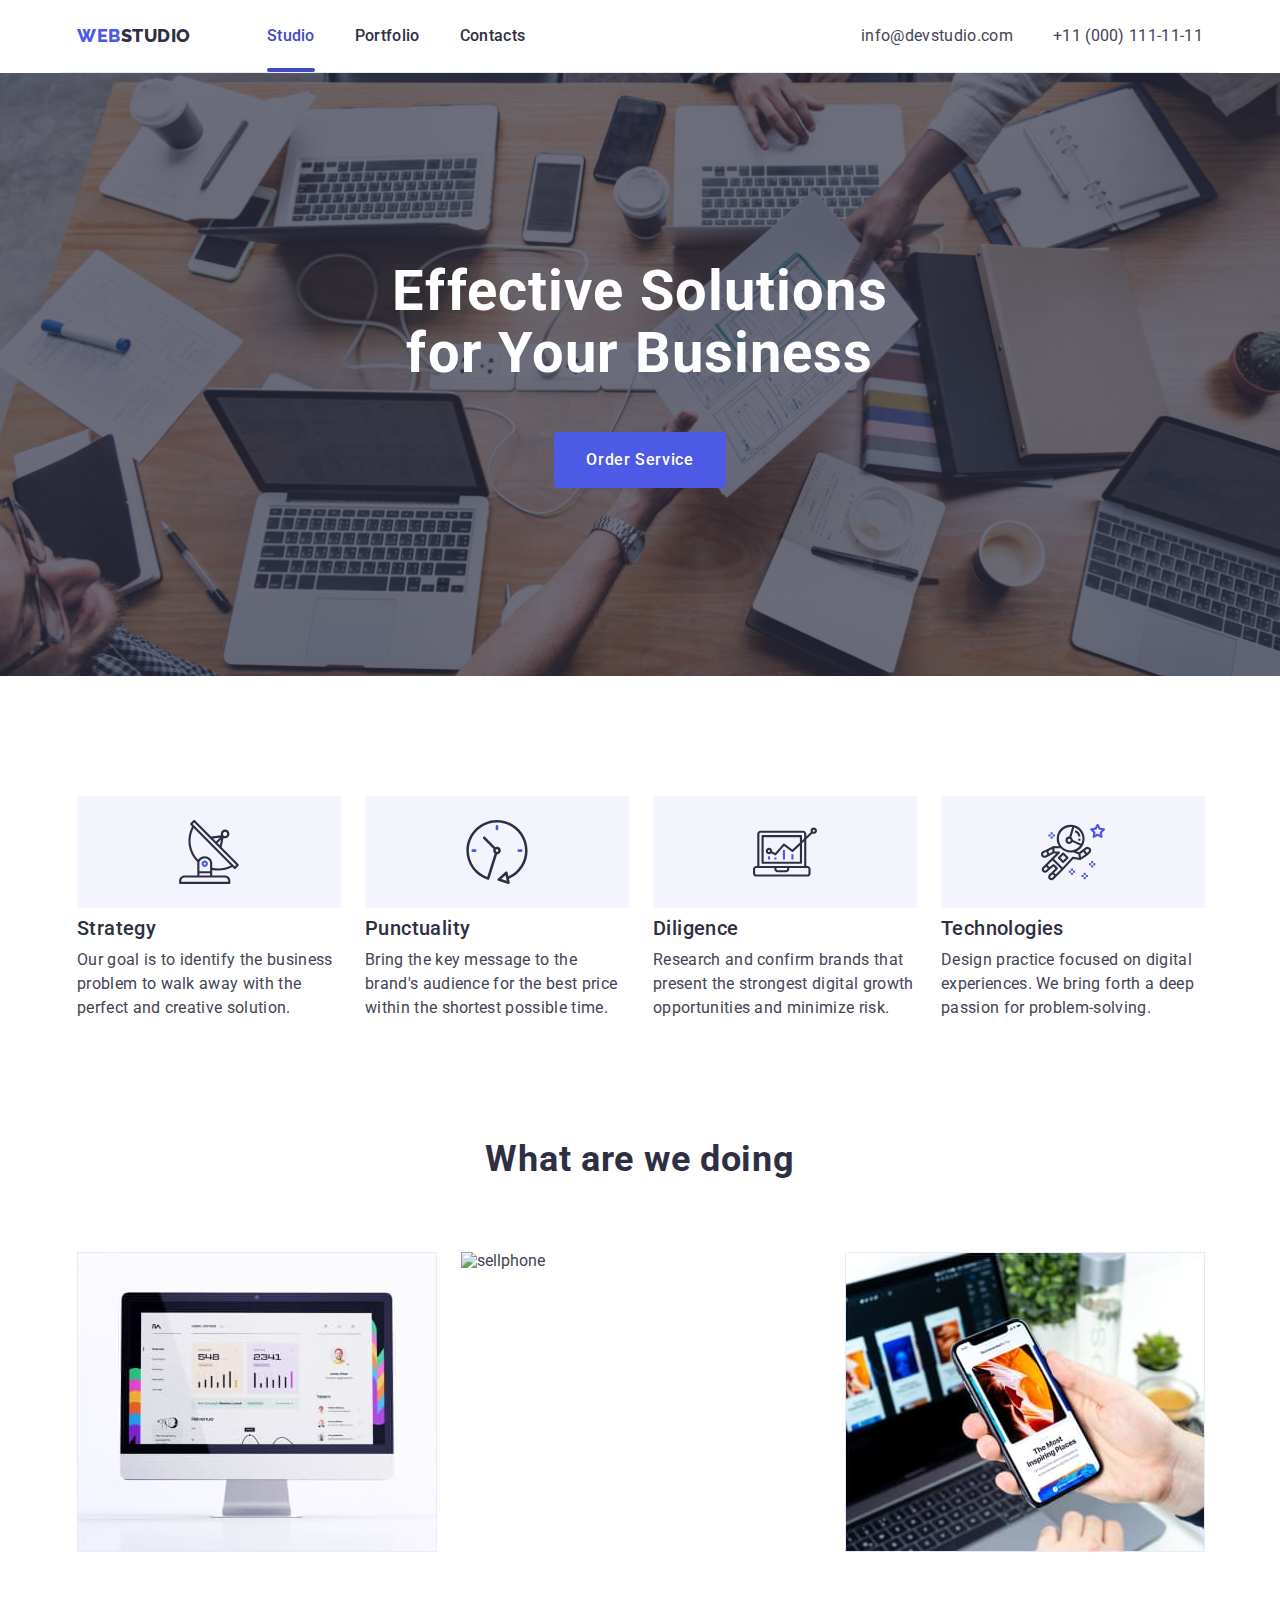
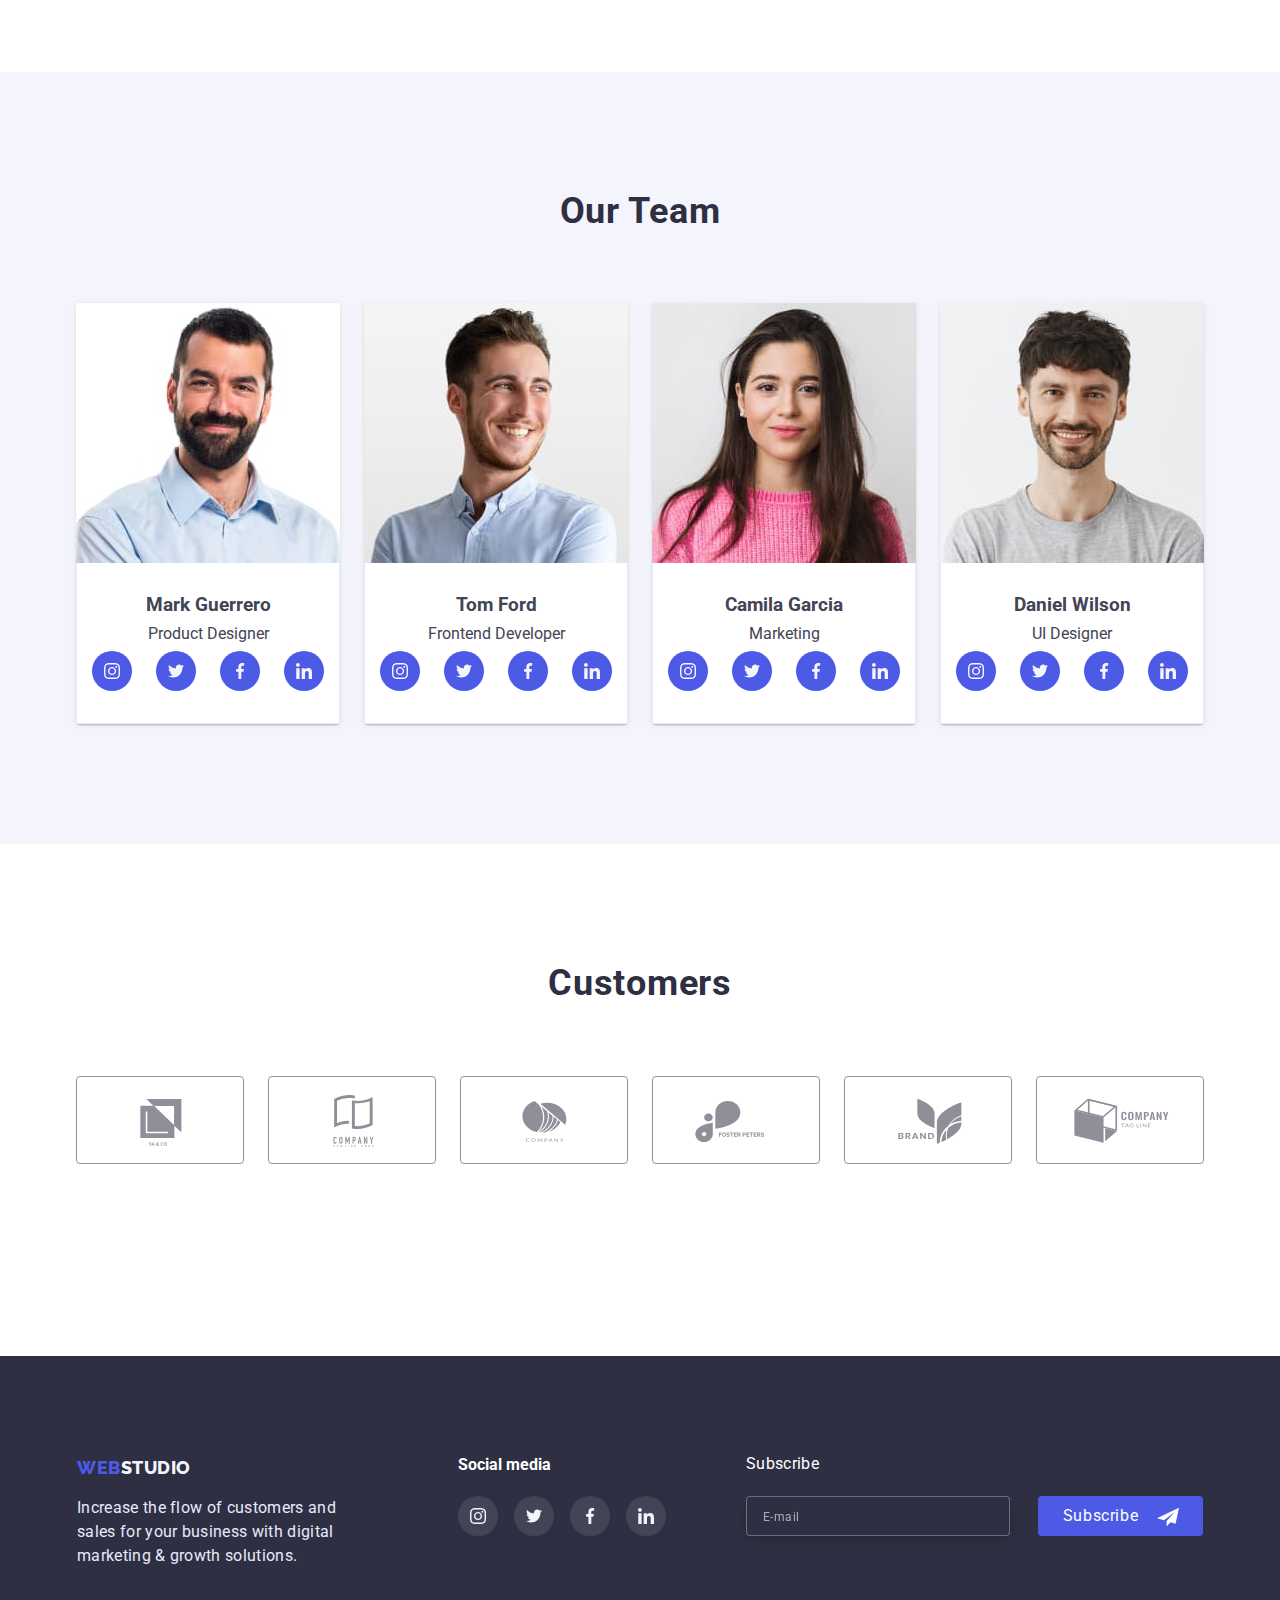
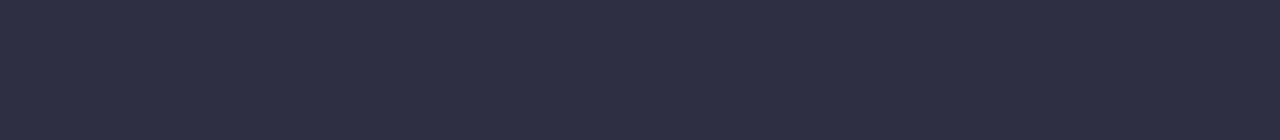
==== commit 3ac46823: "виправив помилки" ====
--- a/index.html
+++ b/index.html
@@ -57,7 +57,7 @@
           </ul>
         </address>
         <div class="mobile-menu is-open js-menu-container">
-          <div class="container mobile-menu-container">
+          <div class="mobile-menu-container">
             <button class="close-btn-mobile js-close-menu" type="button">
               <svg class="close-btn-mobile-image">
                 <use href="./images/sprite.svg#icon-close-btn"></use>
@@ -183,7 +183,7 @@
           <ul class="img-list list">
             <li class="image-list-item">
               <img
-                srcset="./images/monitor@2x.jpg 2x"
+                srcset="./images/monitor.jpg 1x, ./images/monitor@2x.jpg 2x"
                 src="./images/monitor.jpg"
                 alt="screen"
                 width="360"
@@ -191,7 +191,10 @@
             </li>
             <li class="image-list-item">
               <img
-                srcset="./images/copyingphone@2x.jpg 2x"
+                srcset="
+                  ./images/copyingphone.jpg    1x,
+                  ./images/copyingphone@2x.jpg 2x
+                "
                 src="./images/copingphone.jpg"
                 alt="sellphone"
                 width="360"
@@ -199,7 +202,10 @@
             </li>
             <li class="image-list-item">
               <img
-                srcset="./images/smartphone@2x.jpg 2x"
+                srcset="
+                  ./images/smartphone.jpg    1x,
+                  ./images/smartphone@2x.jpg 2x
+                "
                 src="./images/smartphone.jpg"
                 alt="notebook"
                 width="360"
@@ -215,7 +221,7 @@
           <ul class="team-list list">
             <li class="team-list-item">
               <img
-                srcset="./images/mark@2x.jpg 2x"
+                srcset="./images/mark.jpg 1x, ./images/mark@2x.jpg 2x"
                 src="./images/mark.jpg"
                 alt="photo"
                 width="264"
@@ -257,7 +263,7 @@
             </li>
             <li class="team-list-item">
               <img
-                srcset="./images/tom@2x.jpg 2x"
+                srcset="./images/tom.jpg 1x, ./images/tom@2x.jpg 2x"
                 src="./images/tom.jpg"
                 alt="photo"
                 width="264"
@@ -299,7 +305,7 @@
             </li>
             <li class="team-list-item">
               <img
-                srcset="./images/camilla@2x.jpg 2x"
+                srcset="./images/camilla.jpg 1x, ./images/camilla@2x.jpg 2x"
                 src="./images/camilla.jpg"
                 alt="photo"
                 width="264"
@@ -341,7 +347,7 @@
             </li>
             <li class="team-list-item">
               <img
-                srcset="./images/daniel@2x.jpg 2x"
+                srcset="./images/daniel.jpg 1x, ./images/daniel@2x.jpg 2x"
                 src="./images/daniel.jpg"
                 alt="photo"
                 width="264"
@@ -491,14 +497,14 @@
                 required
               />
             </label>
-            <button class="subscribe-button" tupe="submit">Subscribe</button>
+            <button class="subscribe-button" type="submit">Subscribe</button>
           </form>
         </div>
       </div>
     </footer>
     <div class="backdrop is-hidden" data-modal>
       <div class="modal">
-        <form action="">
+        <form>
           <button class="modal-btn" data-modal-close type="button">
             <svg class="modal-btn-image">
               <use href="./images/sprite.svg#icon-close-btn"></use>
@@ -517,7 +523,7 @@
                 placeholder=" "
                 pattern="[a-zA-Zа-яА-Я]+"
                 required
-                minlength="2 "
+                minlength="2"
               />
               <svg class="modal-form-icon">
                 <use href="./images/icons.svg#icon-person"></use>
--- a/css/styles.css
+++ b/css/styles.css
@@ -97,17 +97,7 @@
   background-color: var(--active-blue);
   box-shadow: 0px 4px 4px rgba(0, 0, 0, 0.15);
 }
-@media screen (min-device-pixel-ratio: 2) and (max-width: 767px),
-  screen and (min-resolution: 192dpi) and (max-width: 767px),
-  screen and (min-resolution: 2dppx) and (max-width: 767px) {
-  .dark-bgc {
-    background-image: linear-gradient(
-        rgba(46, 47, 66, 0.7),
-        rgba(46, 47, 66, 0.7)
-      ),
-      url(../images/mobile-hero-image@2x.jpg);
-  }
-}
+
 @media screen and (max-width: 767px) {
   .dark-bgc {
     background-image: linear-gradient(
@@ -115,6 +105,7 @@
         rgba(46, 47, 66, 0.7)
       ),
       url(../images/mobile-hero-image.jpg);
+    background-size: cover;
   }
   .container {
     width: 428px;
@@ -127,6 +118,13 @@
     height: 22px;
     background-color: inherit;
     border: none;
+  }
+  .mobile-menu-container {
+    display: flex;
+    flex-direction: column;
+    width: 428px;
+    height: 100%;
+    padding: 80px 40px;
   }
   .close-btn-mobile {
     position: absolute;
@@ -153,6 +151,11 @@
   }
   .address-menu {
     display: none;
+  }
+  .mobile-menu.is-open {
+    opacity: 1;
+    pointer-events: auto;
+    visibility: visible;
   }
   .mobile-menu {
     position: fixed;
@@ -167,13 +170,8 @@
     transition: opacity 250ms cubic-bezier(0.4, 0, 0.2, 1),
       visibility 250ms cubic-bezier(0.4, 0, 0.2, 1);
   }
-  .mobile-menu.is-open {
-    opacity: 1;
-    pointer-events: auto;
-    visibility: visible;
-  }
   .menu-mobile {
-    margin-bottom: 260px;
+    margin-bottom: auto;
   }
   .menu-mobile-link {
     font-weight: 700;
@@ -190,7 +188,7 @@
     color: var(--main-blue);
   }
   .address-mobile-menu {
-    padding: 24px 0;
+    margin-bottom: 48px;
   }
   .address-mobile-item:not(:last-child) {
     margin-bottom: 40px;
@@ -211,7 +209,6 @@
   }
   .social-mobile-list {
     display: flex;
-    padding-top: 24px;
     gap: 56px;
   }
   .mobile-social-link {
@@ -228,6 +225,7 @@
     width: 24px;
     height: 24px;
   }
+
   /* MAIN SECTION */
   .dark-bgc {
     min-width: 428px;
@@ -386,6 +384,19 @@
     transform: translate(90px, 16px);
   }
 }
+
+@media screen and (min-device-pixel-ratio: 2) and (max-width: 767px),
+  screen and (min-resolution: 192dpi) and (max-width: 767px),
+  screen and (min-resolution: 2dppx) and (max-width: 767px) {
+  .dark-bgc {
+    background-image: linear-gradient(
+        rgba(46, 47, 66, 0.7),
+        rgba(46, 47, 66, 0.7)
+      ),
+      url(../images/mobile-hero-image@2x.jpg);
+    background-size: cover;
+  }
+}
 @media screen and (min-width: 768px) and (max-width: 1199px) {
   .container {
     width: 768px;
@@ -534,13 +545,11 @@
     align-items: center;
     letter-spacing: 0.03em;
     color: var(--secondary-text-color);
-
-    /* margin-right: 76px; */
   }
   .dark-bgc {
     background-color: var(--dark-bg);
     margin: 0 auto;
-    object-fit: contain;
+    /* object-fit: contain; */
   }
   .page-nav {
     display: flex;
@@ -698,17 +707,7 @@
     background-size: contain;
   }
 }
-@media screen (min-device-pixel-ratio: 2) and (min-width: 768px),
-  screen and (min-resolution: 192dpi) and (min-width: 768px),
-  screen and (min-resolution: 2dppx) and (min-width: 768px) {
-  .dark-bgc {
-    background-image: linear-gradient(
-        rgba(46, 47, 66, 0.7),
-        rgba(46, 47, 66, 0.7)
-      ),
-      url(../images/tablet-hero-image@2x.jpg);
-  }
-}
+
 @media screen and (min-width: 768px) {
   .dark-bgc {
     min-width: 768px;
@@ -717,6 +716,7 @@
         rgba(46, 47, 66, 0.7)
       ),
       url(../images/tablet-hero-image.jpg);
+    background-size: cover;
   }
   .mobile-menu-btn {
     display: none;
@@ -826,17 +826,19 @@
     color: var(--light-text);
   }
 }
-@media screen (min-device-pixel-ratio: 2) and (min-width: 1200px),
-  screen and (min-resolution: 192dpi) and (min-width: 1200px),
-  screen and (min-resolution: 2dppx) and (min-width: 1200px) {
+@media screen and (min-device-pixel-ratio: 2) and (min-width: 768px),
+  screen and (min-resolution: 192dpi) and (min-width: 768px),
+  screen and (min-resolution: 2dppx) and (min-width: 768px) {
   .dark-bgc {
     background-image: linear-gradient(
         rgba(46, 47, 66, 0.7),
         rgba(46, 47, 66, 0.7)
       ),
-      url(../images/desktop-hero-image@2x.jpg);
-  }
-}
+      url(../images/tablet-hero-image@2x.jpg);
+    background-size: cover;
+  }
+}
+
 @media screen and (min-width: 1200px) {
   .container {
     width: 1158px;
@@ -848,6 +850,7 @@
         rgba(46, 47, 66, 0.7)
       ),
       url(../images/desktop-hero-image.jpg);
+    background-size: cover;
   }
 
   .main-logo {
@@ -1036,6 +1039,18 @@
   }
   .footer-form-container {
     padding-left: 80px;
+  }
+}
+@media screen and (min-device-pixel-ratio: 2) and (min-width: 1200px),
+  screen and (min-resolution: 192dpi) and (min-width: 1200px),
+  screen and (min-resolution: 2dppx) and (min-width: 1200px) {
+  .dark-bgc {
+    background-image: linear-gradient(
+        rgba(46, 47, 66, 0.7),
+        rgba(46, 47, 66, 0.7)
+      ),
+      url(../images/desktop-hero-image@2x.jpg);
+    background-size: cover;
   }
 }
 /* Portfolio */
